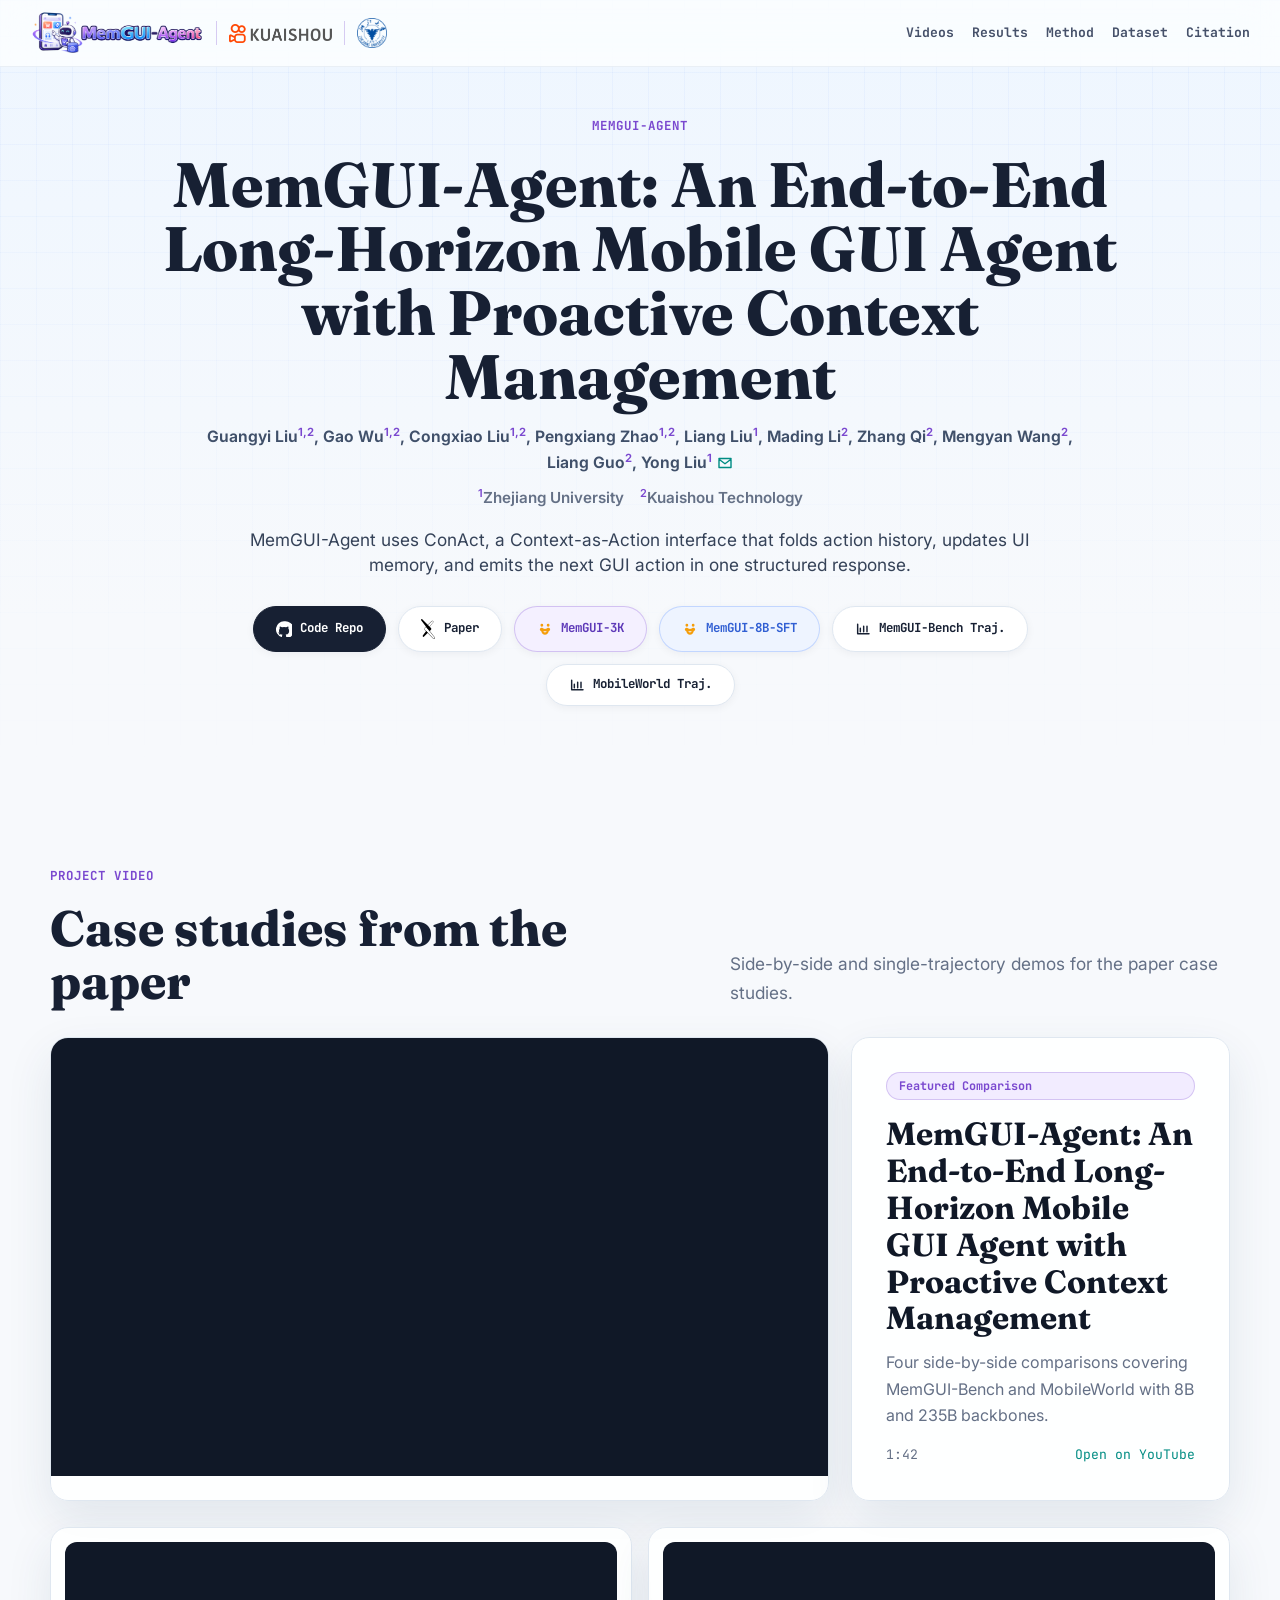
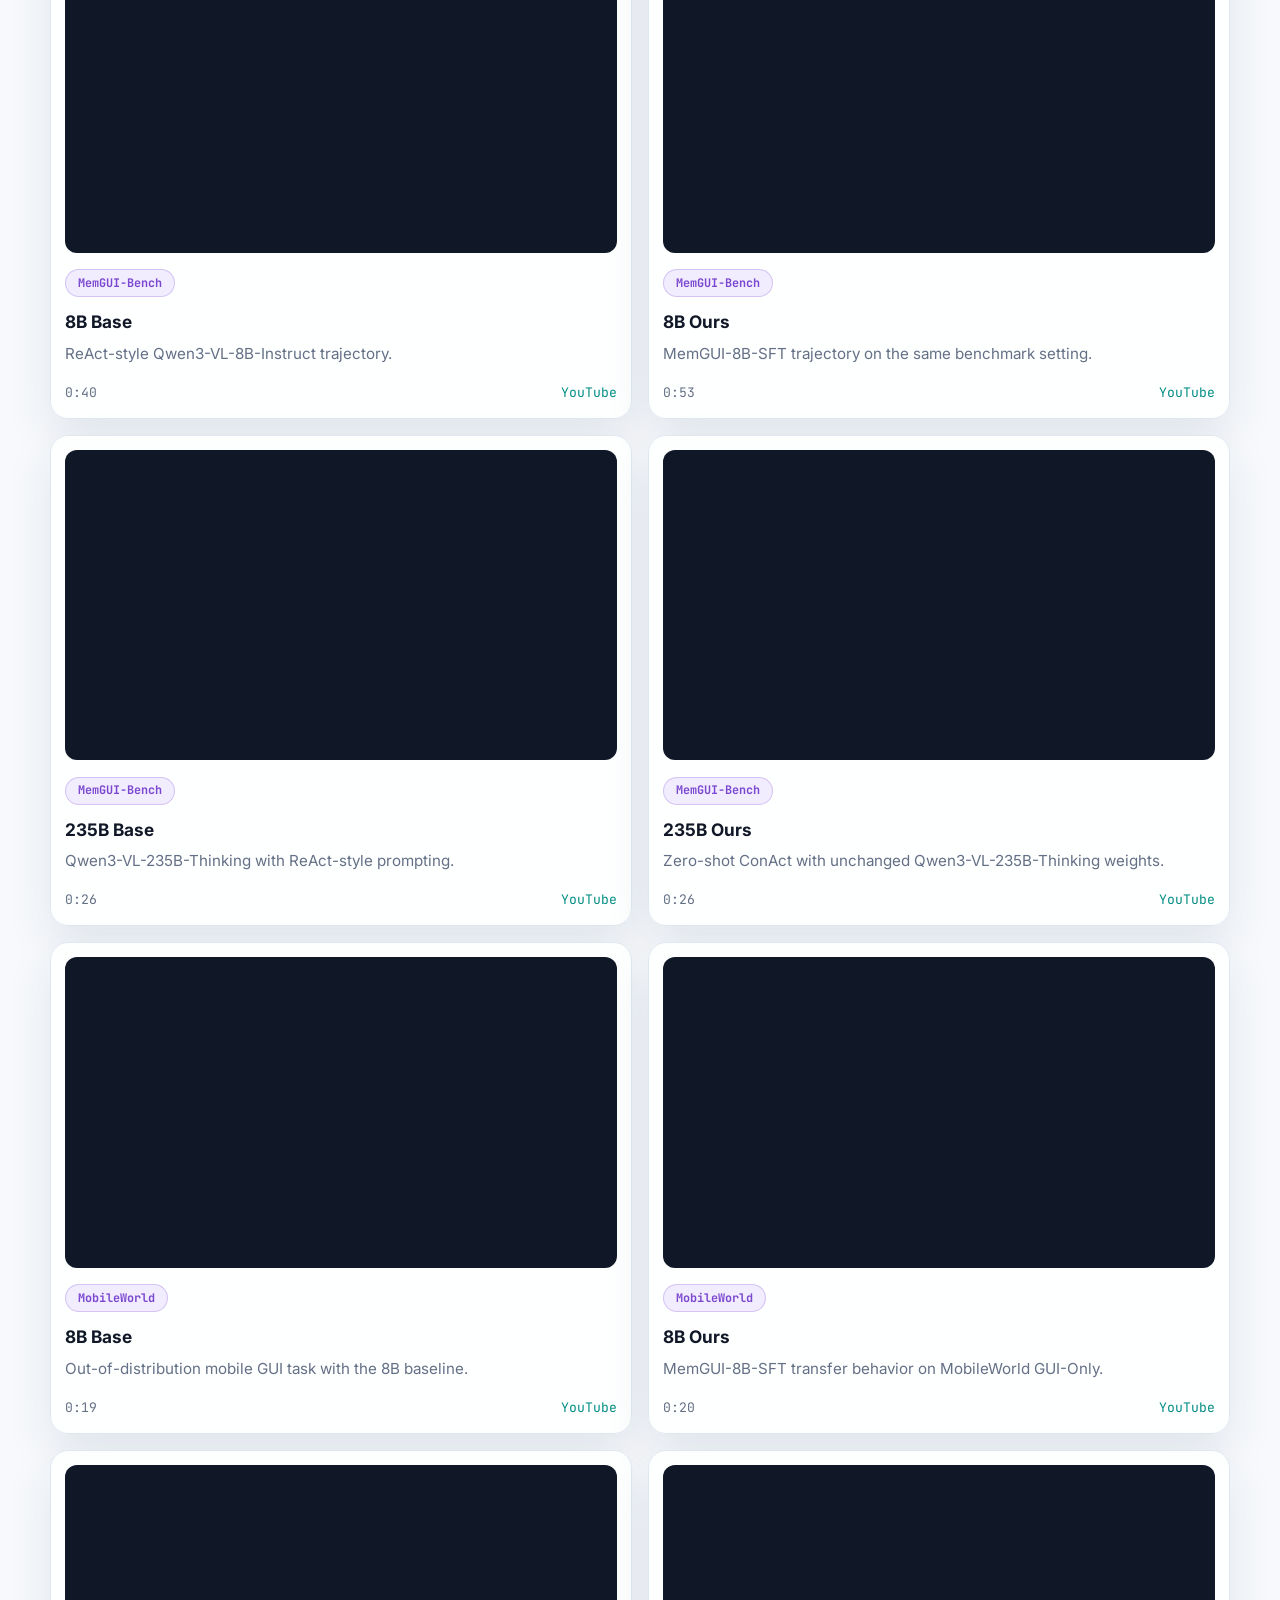
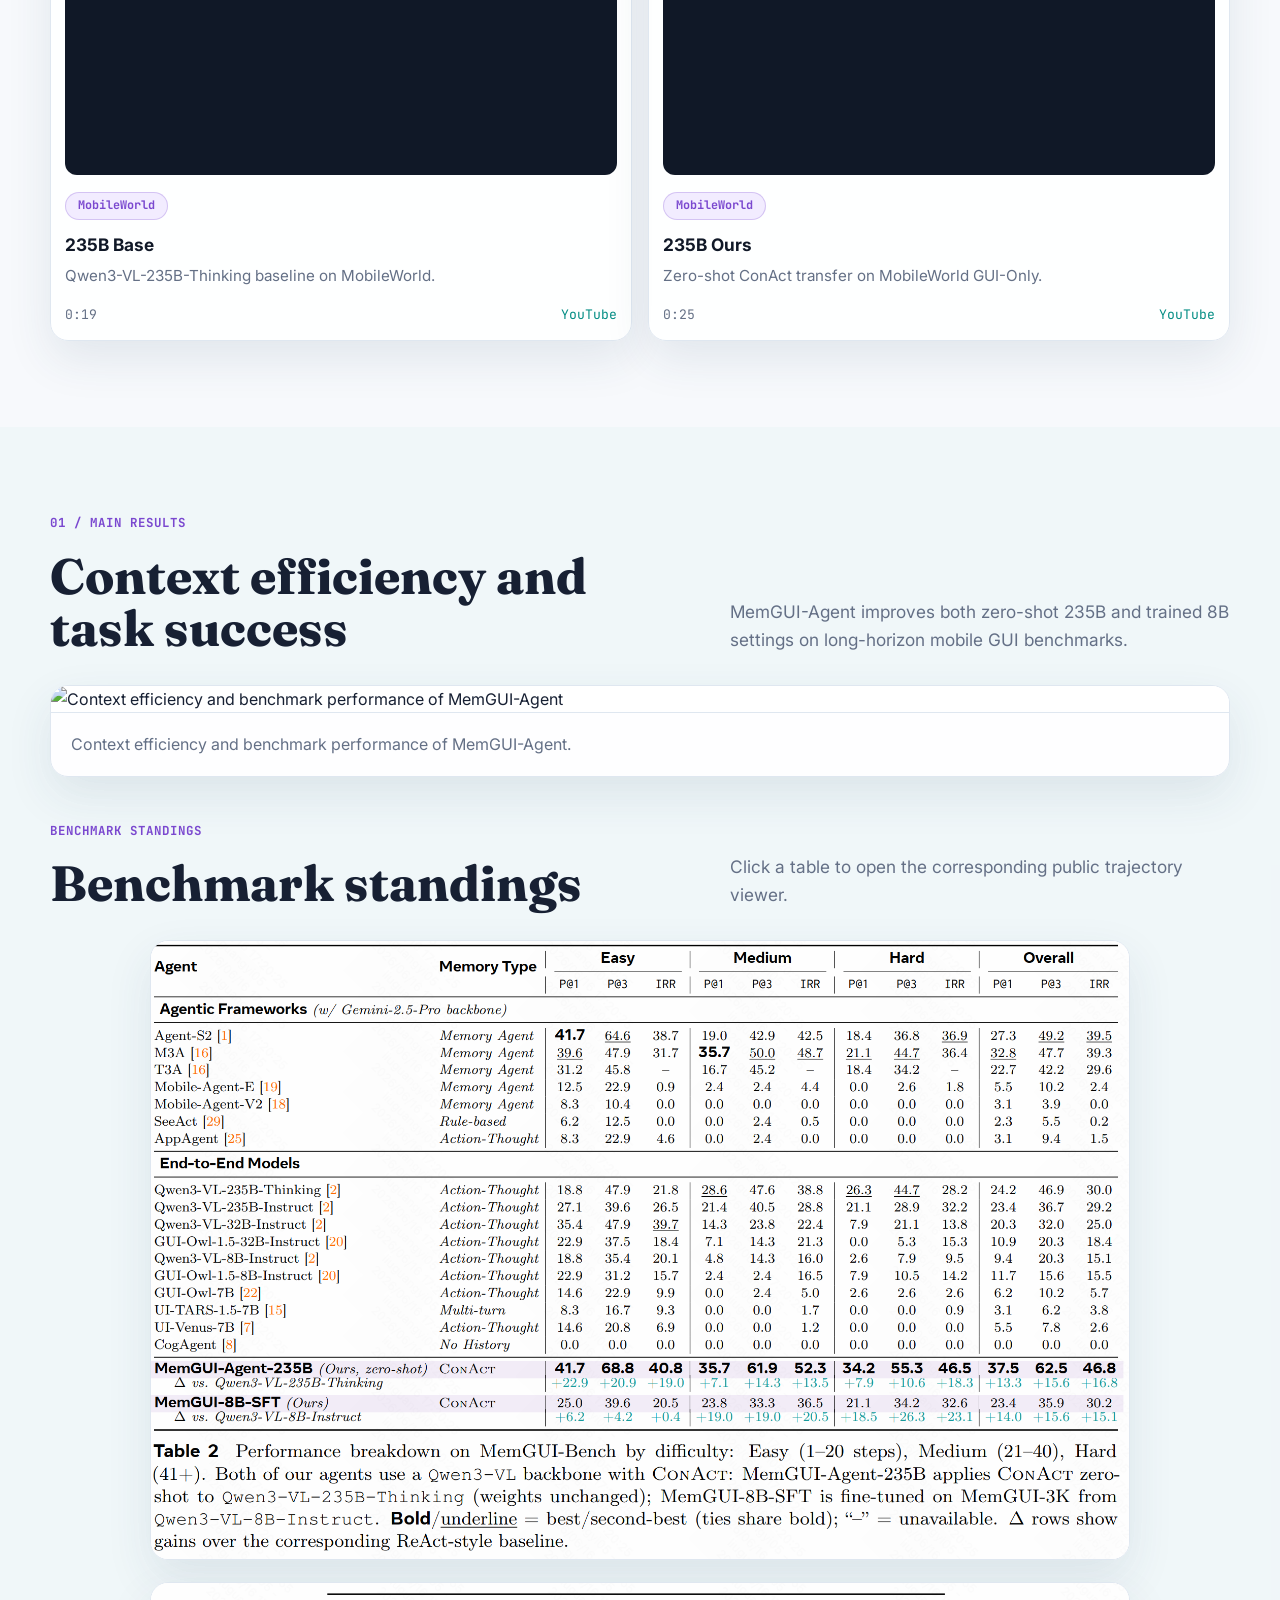
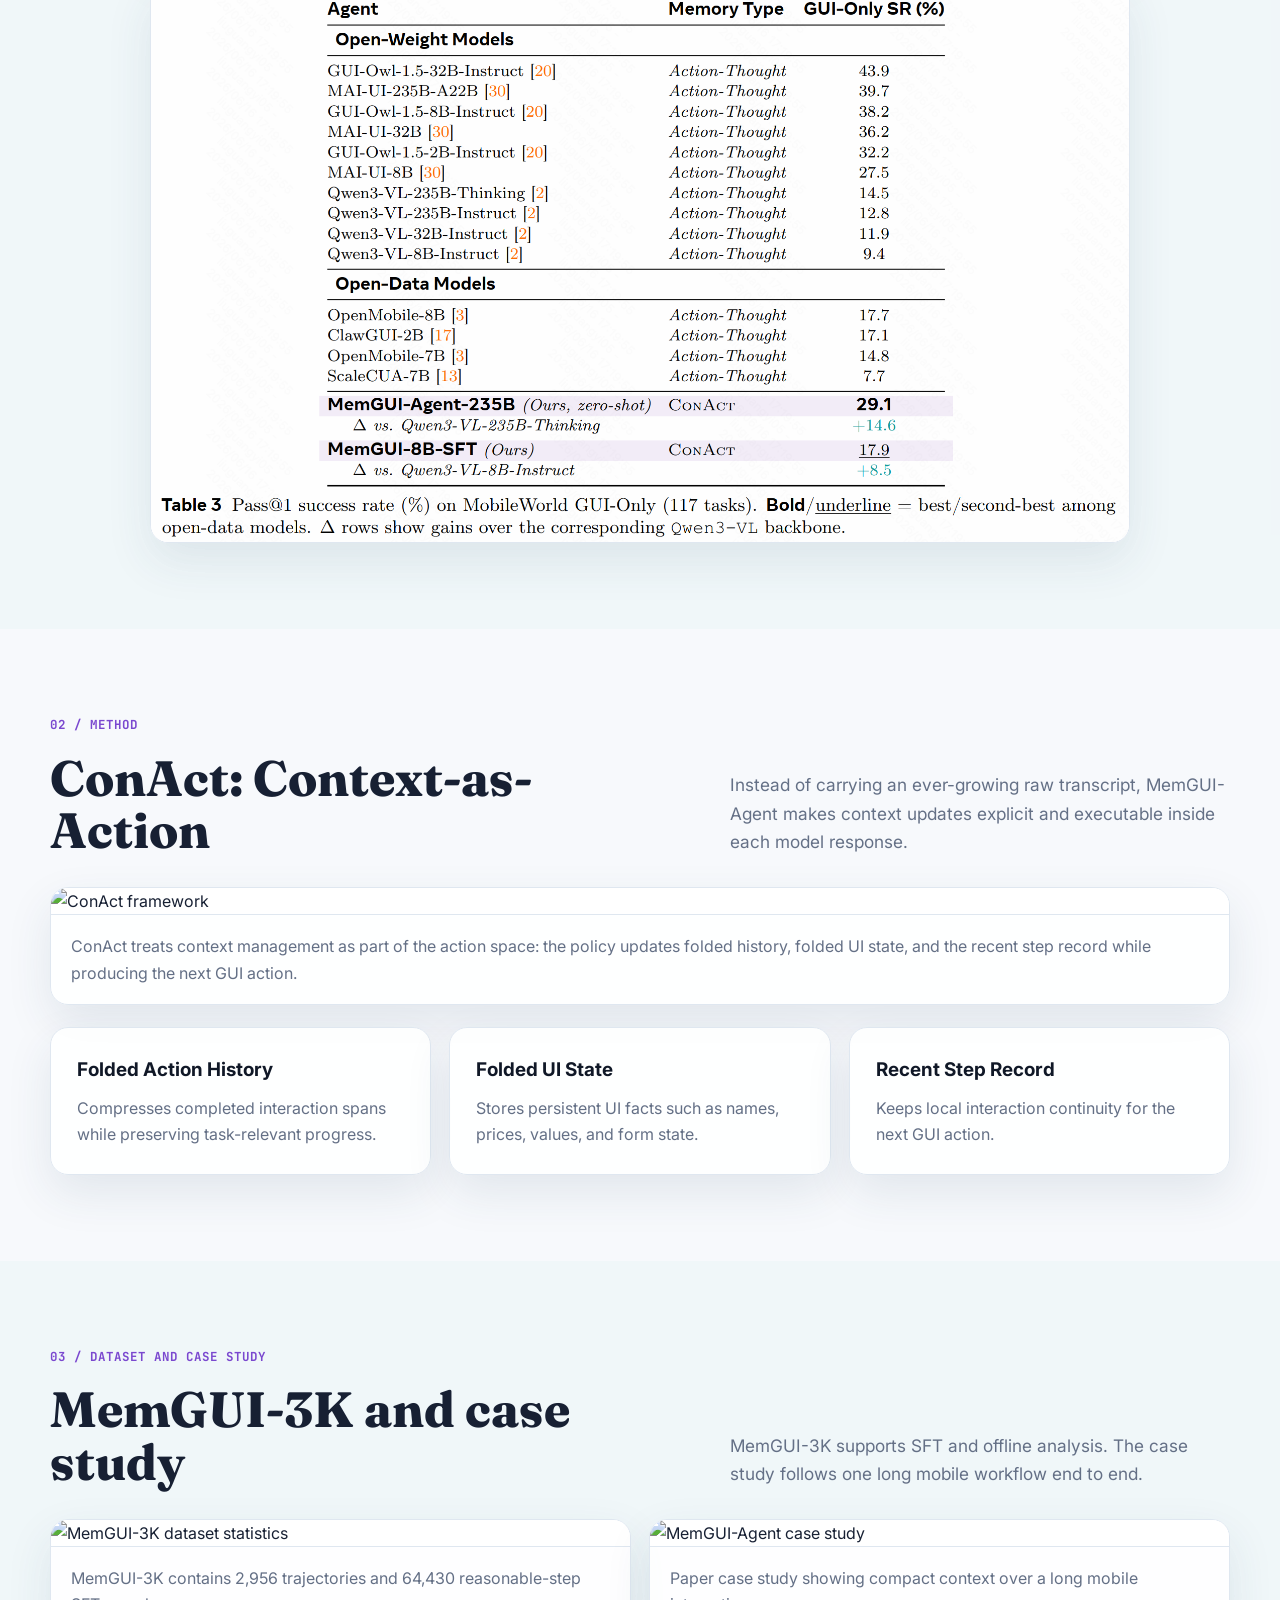
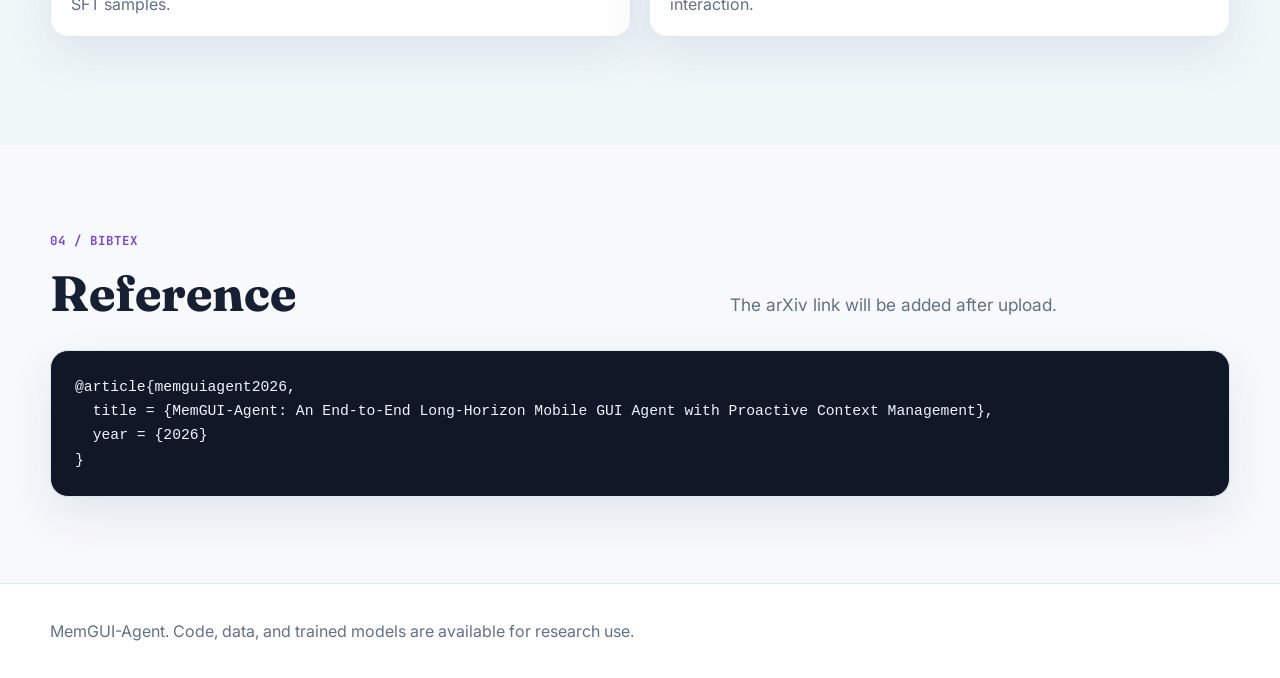
==== index.html @ 254463c9 "Align hero resource buttons with SkillOpt style" ====
<!DOCTYPE html>
<html lang="en">

<head>
  <meta charset="UTF-8">
  <meta name="viewport" content="width=device-width, initial-scale=1.0">
  <meta name="description"
    content="MemGUI-Agent is an end-to-end long-horizon mobile GUI agent with proactive context management through ConAct.">
  <title>MemGUI-Agent</title>
  <link rel="icon" href="images/logo/memgui-agent-wo-text.drawio-1.png">
  <link rel="stylesheet" href="css/agent.css">
</head>

<body>
  <svg class="icon-sprite" xmlns="http://www.w3.org/2000/svg" aria-hidden="true">
    <symbol id="icon-lightbulb" viewBox="0 0 24 24">
      <path d="M9 18h6M10 22h4M8.6 14.5a6 6 0 1 1 6.8 0c-.9.6-1.4 1.5-1.4 2.5h-4c0-1-.5-1.9-1.4-2.5Z" />
    </symbol>
    <symbol id="icon-method" viewBox="0 0 24 24">
      <path d="M4 5h6v6H4zM14 5h6v6h-6zM9 16h6v5H9zM10 8h4M17 11v3.5L15 18M7 11v3.5L9 18" />
    </symbol>
    <symbol id="icon-chart" viewBox="0 0 24 24">
      <path d="M4 19V5M4 19h17M8 16v-5M13 16V8M18 16v-8" />
    </symbol>
    <symbol id="icon-github" viewBox="0 0 24 24">
      <path d="M12 .5a12 12 0 0 0-3.8 23.4c.6.1.8-.2.8-.6v-2.1c-3.3.7-4-1.4-4-1.4-.5-1.3-1.3-1.7-1.3-1.7-1-.7.1-.7.1-.7 1.2.1 1.8 1.2 1.8 1.2 1 .1.6 2.6 1 3.2.8.5 2 .4 2.5.3.1-.8.4-1.3.7-1.6-2.6-.3-5.3-1.3-5.3-5.9 0-1.3.5-2.4 1.2-3.2-.1-.3-.5-1.6.1-3.2 0 0 1-.3 3.3 1.2a11.5 11.5 0 0 1 6 0c2.3-1.5 3.3-1.2 3.3-1.2.6 1.6.2 2.9.1 3.2.7.8 1.2 1.9 1.2 3.2 0 4.6-2.7 5.6-5.3 5.9.4.3.8 1 .8 2.1v3.1c0 .4.2.7.8.6A12 12 0 0 0 12 .5Z" />
    </symbol>
    <symbol id="icon-paper" viewBox="0 0 24 24">
      <path d="M6 3h8l4 4v14H6zM14 3v5h4M9 12h6M9 16h6" />
    </symbol>
    <symbol id="icon-video" viewBox="0 0 24 24">
      <path d="M4 7h11a3 3 0 0 1 3 3v4a3 3 0 0 1-3 3H4zM18 11l4-3v8l-4-3" />
    </symbol>
    <symbol id="icon-mail" viewBox="0 0 24 24">
      <path d="M4 6h16v12H4zM4 7l8 6 8-6" />
    </symbol>
    <symbol id="icon-hf" viewBox="0 0 24 24">
      <path d="M7.3 8.5a2.1 2.1 0 1 0 0-4.2 2.1 2.1 0 0 0 0 4.2ZM16.7 8.5a2.1 2.1 0 1 0 0-4.2 2.1 2.1 0 0 0 0 4.2ZM4.7 11.2c.8-1.2 2.4-1.6 3.6-.8l1.2.8c.7.5 1.6.7 2.5.7s1.8-.2 2.5-.7l1.2-.8c1.2-.8 2.8-.4 3.6.8.8 1.2.4 2.8-.8 3.6l-.9.6c-.4 3-2.8 5.1-5.6 5.1s-5.2-2.1-5.6-5.1l-.9-.6c-1.2-.8-1.6-2.4-.8-3.6ZM9.3 15.5c.5 1 1.5 1.6 2.7 1.6s2.2-.6 2.7-1.6H9.3Z" />
    </symbol>
  </svg>
  <nav class="site-nav">
    <div class="nav-inner">
      <div class="nav-brand-row" aria-label="MemGUI-Agent affiliations">
        <a class="brand" href="#">
          <img src="images/brand/memgui-agent-logo.png" alt="MemGUI-Agent">
        </a>
        <span class="nav-divider" aria-hidden="true"></span>
        <img class="nav-unit kuaishou" src="images/brand/kuaishou-logo.png" alt="Kuaishou">
        <span class="nav-divider" aria-hidden="true"></span>
        <img class="nav-unit zju" src="images/brand/zju-logo.png" alt="Zhejiang University">
      </div>
      <div class="nav-links nav-sections">
        <a href="#videos">Videos</a>
        <a href="#results">Results</a>
        <a href="#method">Method</a>
        <a href="#dataset">Dataset</a>
        <a href="#citation">Citation</a>
      </div>
    </div>
  </nav>

  <header class="hero">
    <div class="hero-inner">
      <div class="hero-content">
        <p class="eyebrow">MemGUI-Agent</p>
        <h1>MemGUI-Agent: An End-to-End Long-Horizon Mobile GUI Agent with Proactive Context Management</h1>
        <p class="hero-authors">
          Guangyi Liu<sup>1,2</sup>, Gao Wu<sup>1,2</sup>, Congxiao Liu<sup>1,2</sup>,
          Pengxiang Zhao<sup>1,2</sup>, Liang Liu<sup>1</sup>, Mading Li<sup>2</sup>,
          Zhang Qi<sup>2</sup>, Mengyan Wang<sup>2</sup>, Liang Guo<sup>2</sup>,
          Yong Liu<sup>1</sup><span class="mail-marker" title="Corresponding author" aria-label="Corresponding author">
            <svg><use href="#icon-mail"></use></svg>
          </span>
        </p>
        <p class="hero-affiliations-text">
          <sup>1</sup>Zhejiang University &nbsp;&nbsp; <sup>2</sup>Kuaishou Technology
        </p>
        <p class="hero-copy">
          MemGUI-Agent uses ConAct, a Context-as-Action interface that folds
          action history, updates UI memory, and emits the next GUI action in one
          structured response.
        </p>
      </div>
      <div class="hero-actions">
        <a class="button primary" href="https://github.com/lgy0404/MemGUI-Agent" target="_blank" rel="noopener">
          <svg class="button-icon fill-icon"><use href="#icon-github"></use></svg>
          Code Repo
        </a>
        <a class="button secondary" href="#citation" aria-label="Paper citation">
          <img class="button-icon arxiv-icon" src="images/icons/arxiv-logomark-small.svg" alt="" aria-hidden="true">
          Paper
        </a>
        <a class="button accent" href="https://huggingface.co/datasets/lgy0404/MemGUI-3K" target="_blank" rel="noopener">
          <svg class="button-icon fill-icon hf-icon"><use href="#icon-hf"></use></svg>
          MemGUI-3K
        </a>
        <a class="button accent soft" href="https://huggingface.co/lgy0404/MemGUI-8B-SFT" target="_blank" rel="noopener">
          <svg class="button-icon fill-icon hf-icon"><use href="#icon-hf"></use></svg>
          MemGUI-8B-SFT
        </a>
        <a class="button secondary" href="https://lgy0404.github.io/MemGUI-Bench/" target="_blank" rel="noopener">
          <svg class="button-icon"><use href="#icon-chart"></use></svg>
          MemGUI-Bench Traj.
        </a>
        <a class="button secondary" href="https://tongyi-mai.github.io/MobileWorld/" target="_blank" rel="noopener">
          <svg class="button-icon"><use href="#icon-chart"></use></svg>
          MobileWorld Traj.
        </a>
      </div>
    </div>
  </header>

  <main>
    <section id="videos" class="section">
      <div class="wrap">
        <div class="section-head">
          <div>
            <p class="section-kicker">Project Video</p>
            <h2>Case studies from the paper</h2>
          </div>
          <p class="lead">
            Side-by-side and single-trajectory demos for the paper case studies.
          </p>
        </div>

        <div class="video-feature">
          <div class="feature-player">
            <div class="video-frame">
              <iframe src="https://www.youtube.com/embed/qvEYNI-myFw"
                title="MemGUI-Agent overview video" allowfullscreen loading="eager"
                allow="accelerometer; autoplay; clipboard-write; encrypted-media; gyroscope; picture-in-picture; web-share"></iframe>
            </div>
          </div>
          <div class="feature-copy">
            <span class="tag">Featured Comparison</span>
            <h3>MemGUI-Agent: An End-to-End Long-Horizon Mobile GUI Agent with Proactive Context Management</h3>
            <p>Four side-by-side comparisons covering MemGUI-Bench and MobileWorld with 8B and 235B backbones.</p>
            <div class="video-meta">
              <span>1:42</span>
              <a href="https://www.youtube.com/watch?v=qvEYNI-myFw">Open on YouTube</a>
            </div>
          </div>
        </div>

        <div class="video-library">
          <article class="video-card">
            <div class="video-frame">
              <iframe src="https://www.youtube.com/embed/ZIdyhycEzKs" title="MemGUI-Bench 8B Base"
                allowfullscreen loading="lazy"
                allow="accelerometer; autoplay; clipboard-write; encrypted-media; gyroscope; picture-in-picture; web-share"></iframe>
            </div>
            <div>
              <span class="tag">MemGUI-Bench</span>
              <h3>8B Base</h3>
              <p>ReAct-style Qwen3-VL-8B-Instruct trajectory.</p>
              <div class="video-meta"><span>0:40</span><a href="https://www.youtube.com/watch?v=ZIdyhycEzKs">YouTube</a></div>
            </div>
          </article>

          <article class="video-card">
            <div class="video-frame">
              <iframe src="https://www.youtube.com/embed/UiDCefR7MLw" title="MemGUI-Bench 8B Ours"
                allowfullscreen loading="lazy"
                allow="accelerometer; autoplay; clipboard-write; encrypted-media; gyroscope; picture-in-picture; web-share"></iframe>
            </div>
            <div>
              <span class="tag">MemGUI-Bench</span>
              <h3>8B Ours</h3>
              <p>MemGUI-8B-SFT trajectory on the same benchmark setting.</p>
              <div class="video-meta"><span>0:53</span><a href="https://www.youtube.com/watch?v=UiDCefR7MLw">YouTube</a></div>
            </div>
          </article>

          <article class="video-card">
            <div class="video-frame">
              <iframe src="https://www.youtube.com/embed/vCmgjXkH6Zo" title="MemGUI-Bench 235B Base"
                allowfullscreen loading="lazy"
                allow="accelerometer; autoplay; clipboard-write; encrypted-media; gyroscope; picture-in-picture; web-share"></iframe>
            </div>
            <div>
              <span class="tag">MemGUI-Bench</span>
              <h3>235B Base</h3>
              <p>Qwen3-VL-235B-Thinking with ReAct-style prompting.</p>
              <div class="video-meta"><span>0:26</span><a href="https://www.youtube.com/watch?v=vCmgjXkH6Zo">YouTube</a></div>
            </div>
          </article>

          <article class="video-card">
            <div class="video-frame">
              <iframe src="https://www.youtube.com/embed/T7IutWSAOYw" title="MemGUI-Bench 235B Ours"
                allowfullscreen loading="lazy"
                allow="accelerometer; autoplay; clipboard-write; encrypted-media; gyroscope; picture-in-picture; web-share"></iframe>
            </div>
            <div>
              <span class="tag">MemGUI-Bench</span>
              <h3>235B Ours</h3>
              <p>Zero-shot ConAct with unchanged Qwen3-VL-235B-Thinking weights.</p>
              <div class="video-meta"><span>0:26</span><a href="https://www.youtube.com/watch?v=T7IutWSAOYw">YouTube</a></div>
            </div>
          </article>

          <article class="video-card">
            <div class="video-frame">
              <iframe src="https://www.youtube.com/embed/7TyYGsyRgiY" title="MobileWorld 8B Base"
                allowfullscreen loading="lazy"
                allow="accelerometer; autoplay; clipboard-write; encrypted-media; gyroscope; picture-in-picture; web-share"></iframe>
            </div>
            <div>
              <span class="tag">MobileWorld</span>
              <h3>8B Base</h3>
              <p>Out-of-distribution mobile GUI task with the 8B baseline.</p>
              <div class="video-meta"><span>0:19</span><a href="https://www.youtube.com/watch?v=7TyYGsyRgiY">YouTube</a></div>
            </div>
          </article>

          <article class="video-card">
            <div class="video-frame">
              <iframe src="https://www.youtube.com/embed/IrzRkwLL-1Q" title="MobileWorld 8B Ours"
                allowfullscreen loading="lazy"
                allow="accelerometer; autoplay; clipboard-write; encrypted-media; gyroscope; picture-in-picture; web-share"></iframe>
            </div>
            <div>
              <span class="tag">MobileWorld</span>
              <h3>8B Ours</h3>
              <p>MemGUI-8B-SFT transfer behavior on MobileWorld GUI-Only.</p>
              <div class="video-meta"><span>0:20</span><a href="https://www.youtube.com/watch?v=IrzRkwLL-1Q">YouTube</a></div>
            </div>
          </article>

          <article class="video-card">
            <div class="video-frame">
              <iframe src="https://www.youtube.com/embed/vULAmIJZilc" title="MobileWorld 235B Base"
                allowfullscreen loading="lazy"
                allow="accelerometer; autoplay; clipboard-write; encrypted-media; gyroscope; picture-in-picture; web-share"></iframe>
            </div>
            <div>
              <span class="tag">MobileWorld</span>
              <h3>235B Base</h3>
              <p>Qwen3-VL-235B-Thinking baseline on MobileWorld.</p>
              <div class="video-meta"><span>0:19</span><a href="https://www.youtube.com/watch?v=vULAmIJZilc">YouTube</a></div>
            </div>
          </article>

          <article class="video-card">
            <div class="video-frame">
              <iframe src="https://www.youtube.com/embed/fmGleUUex4Q" title="MobileWorld 235B Ours"
                allowfullscreen loading="lazy"
                allow="accelerometer; autoplay; clipboard-write; encrypted-media; gyroscope; picture-in-picture; web-share"></iframe>
            </div>
            <div>
              <span class="tag">MobileWorld</span>
              <h3>235B Ours</h3>
              <p>Zero-shot ConAct transfer on MobileWorld GUI-Only.</p>
              <div class="video-meta"><span>0:25</span><a href="https://www.youtube.com/watch?v=fmGleUUex4Q">YouTube</a></div>
            </div>
          </article>
        </div>
      </div>
    </section>

    <section id="results" class="section alt">
      <div class="wrap">
        <div class="section-head">
          <div>
            <p class="section-kicker">01 / Main Results</p>
            <h2>Context efficiency and task success</h2>
          </div>
          <p class="lead">
            MemGUI-Agent improves both zero-shot 235B and trained 8B settings on
            long-horizon mobile GUI benchmarks.
          </p>
        </div>

        <div class="result-panel">
          <img class="result-image" src="images/results/main-performance.png" loading="lazy"
            alt="Context efficiency and benchmark performance of MemGUI-Agent">
          <div class="result-caption">
            Context efficiency and benchmark performance of MemGUI-Agent.
          </div>
        </div>

        <div class="section-head" style="margin-top: 44px;">
          <div>
            <p class="section-kicker">Benchmark Standings</p>
            <h2>Benchmark standings</h2>
          </div>
          <p class="lead">
            Click a table to open the corresponding public trajectory viewer.
          </p>
        </div>
        <div class="leaderboard-stack">
          <a class="result-panel leaderboard-panel memgui" href="https://lgy0404.github.io/MemGUI-Bench/">
            <img class="result-image" src="images/results/memgui-bench-w-caption.png" alt="MemGUI-Bench leaderboard with caption" loading="lazy">
          </a>
          <a class="result-panel leaderboard-panel mobileworld" href="https://tongyi-mai.github.io/MobileWorld/">
            <img class="result-image" src="images/results/mobileworld-w-caption.png" alt="MobileWorld leaderboard with caption" loading="lazy">
          </a>
        </div>
      </div>
    </section>

    <section id="method" class="section">
      <div class="wrap">
        <div class="section-head">
          <div>
            <p class="section-kicker">02 / Method</p>
            <h2>ConAct: Context-as-Action</h2>
          </div>
          <p class="lead">
            Instead of carrying an ever-growing raw transcript, MemGUI-Agent makes
            context updates explicit and executable inside each model response.
          </p>
        </div>

        <div class="paper-figure">
          <img src="images/paper/conact-framework.png" alt="ConAct framework" loading="lazy">
          <div class="figure-caption">
            ConAct treats context management as part of the action space: the
            policy updates folded history, folded UI state, and the recent step
            record while producing the next GUI action.
          </div>
        </div>

        <div class="grid three">
          <div class="card">
            <div class="card-body">
              <h3>Folded Action History</h3>
              <p>Compresses completed interaction spans while preserving task-relevant progress.</p>
            </div>
          </div>
          <div class="card">
            <div class="card-body">
              <h3>Folded UI State</h3>
              <p>Stores persistent UI facts such as names, prices, values, and form state.</p>
            </div>
          </div>
          <div class="card">
            <div class="card-body">
              <h3>Recent Step Record</h3>
              <p>Keeps local interaction continuity for the next GUI action.</p>
            </div>
          </div>
        </div>
      </div>
    </section>

    <section id="dataset" class="section alt">
      <div class="wrap">
        <div class="section-head">
          <div>
            <p class="section-kicker">03 / Dataset and Case Study</p>
            <h2>MemGUI-3K and case study</h2>
          </div>
          <p class="lead">
            MemGUI-3K supports SFT and offline analysis. The case study follows
            one long mobile workflow end to end.
          </p>
        </div>

        <div class="grid two figure-grid">
          <div class="paper-figure">
            <img src="images/paper/dataset-statistics.png" alt="MemGUI-3K dataset statistics" loading="lazy">
            <div class="figure-caption">
              MemGUI-3K contains 2,956 trajectories and 64,430 reasonable-step SFT samples.
            </div>
          </div>
          <div class="paper-figure">
            <img src="images/paper/case-study-good.png" alt="MemGUI-Agent case study" loading="lazy">
            <div class="figure-caption">
              Paper case study showing compact context over a long mobile interaction.
            </div>
          </div>
        </div>
      </div>
    </section>

    <section id="citation" class="section">
      <div class="wrap">
        <div class="section-head">
          <div>
            <p class="section-kicker">04 / BibTeX</p>
            <h2>Reference</h2>
          </div>
          <p class="lead">The arXiv link will be added after upload.</p>
        </div>
        <pre class="citation"><code>@article{memguiagent2026,
  title = {MemGUI-Agent: An End-to-End Long-Horizon Mobile GUI Agent with Proactive Context Management},
  year = {2026}
}</code></pre>
      </div>
    </section>
  </main>

  <footer>
    <div class="wrap">
      MemGUI-Agent. Code, data, and trained models are available for research use.
    </div>
  </footer>
</body>

</html>
---- css/agent.css ----
@import url("https://fonts.googleapis.com/css2?family=Fraunces:opsz,wght,SOFT@9..144,600..800,0..100&family=Inter:wght@400;500;600;700;800&family=JetBrains+Mono:wght@500;600;700&display=swap");

:root {
  --paper: #f7f9fc;
  --paper-2: #f0f5f8;
  --surface: #ffffff;
  --ink: #172033;
  --muted: #647086;
  --quiet: #8d9aad;
  --line: #dfe7f0;
  --line-strong: #c7d7e6;
  --blue: #246bfe;
  --teal: #008c83;
  --violet: #7a48cf;
  --rose: #d64d82;
  --gold: #c7831b;
  --shadow: 0 18px 46px rgba(42, 65, 100, 0.10);
  --radius: 18px;
  --mono: "JetBrains Mono", "SFMono-Regular", Consolas, monospace;
  --display: "Fraunces", Georgia, serif;
  --sans: "Inter", ui-sans-serif, system-ui, -apple-system, BlinkMacSystemFont, "Segoe UI", sans-serif;
}

* {
  box-sizing: border-box;
}

html {
  scroll-behavior: smooth;
}

body {
  margin: 0;
  background:
    linear-gradient(180deg, #eef6ff 0, var(--paper) 620px),
    var(--paper);
  color: var(--ink);
  font-family: var(--sans);
  line-height: 1.65;
  letter-spacing: 0;
}

body::before {
  content: "";
  position: fixed;
  inset: 0;
  z-index: -1;
  background-image:
    linear-gradient(rgba(36, 107, 254, 0.045) 1px, transparent 1px),
    linear-gradient(90deg, rgba(36, 107, 254, 0.045) 1px, transparent 1px);
  background-size: 36px 36px;
  mask-image: linear-gradient(180deg, #000 0, transparent 780px);
  pointer-events: none;
}

a {
  color: var(--teal);
  text-decoration: none;
}

a:hover {
  text-decoration: underline;
  text-underline-offset: 4px;
}

img {
  max-width: 100%;
}

.icon-sprite {
  display: none;
}

.site-nav {
  position: fixed;
  top: 0;
  left: 0;
  right: 0;
  z-index: 30;
  border-bottom: 1px solid rgba(223, 231, 240, 0.66);
  background: rgba(255, 255, 255, 0.72);
  backdrop-filter: blur(18px) saturate(160%);
}

.nav-inner {
  width: min(1220px, calc(100% - 40px));
  min-height: 66px;
  margin: 0 auto;
  display: flex;
  align-items: center;
  justify-content: space-between;
  gap: 18px;
}

.nav-brand-row {
  display: inline-flex;
  align-items: center;
  min-width: 0;
  gap: 12px;
}

.brand {
  display: inline-flex;
  align-items: center;
  color: var(--ink);
  font-family: var(--display);
  font-size: 1.35rem;
  font-weight: 760;
  line-height: 1;
}

.brand img {
  width: 174px;
  height: auto;
  max-height: 46px;
  object-fit: contain;
}

.brand:hover {
  text-decoration: none;
}

.nav-divider {
  width: 1px;
  height: 24px;
  flex: 0 0 auto;
  background: rgba(122, 72, 207, 0.28);
}

.nav-unit {
  display: block;
  width: auto;
  object-fit: contain;
}

.nav-unit.kuaishou {
  height: 19px;
}

.nav-unit.zju {
  height: 30px;
}

.nav-links {
  display: flex;
  flex-wrap: wrap;
  justify-content: flex-end;
  gap: 18px;
  font-family: var(--mono);
  font-size: 0.82rem;
  font-weight: 700;
}

.nav-links a {
  color: #46516a;
}

.nav-links a:hover {
  color: var(--violet);
  text-decoration-color: rgba(122, 72, 207, 0.42);
}

.hero {
  min-height: 78vh;
  display: flex;
  align-items: center;
  padding: 116px 0 74px;
}

.hero-inner {
  width: min(1040px, calc(100% - 40px));
  margin: 0 auto;
  text-align: center;
}

.hero-content {
  margin: 0 auto;
}

.eyebrow,
.section-kicker {
  margin: 0 0 16px;
  color: var(--violet);
  font-family: var(--mono);
  font-size: 0.78rem;
  font-weight: 700;
  letter-spacing: 0.08em;
  text-transform: uppercase;
}

h1 {
  max-width: 980px;
  margin: 0 auto;
  color: var(--ink);
  font-family: var(--display);
  font-size: 3.92rem;
  font-weight: 760;
  line-height: 1.02;
  letter-spacing: 0;
}

.hero-copy {
  max-width: 780px;
  margin: 16px auto 0;
  color: #354258;
  font-size: 1.08rem;
  line-height: 1.48;
}

.hero-authors {
  max-width: 880px;
  margin: 16px auto 0;
  color: #40506a;
  font-size: 0.98rem;
  font-weight: 650;
  line-height: 1.58;
}

.hero-authors sup,
.hero-affiliations-text sup {
  color: var(--violet);
  font-size: 0.72em;
}

.hero-affiliations-text {
  margin: 8px auto 0;
  color: var(--muted);
  font-size: 0.95rem;
  font-weight: 600;
}

.mail-marker {
  display: inline-flex;
  width: 18px;
  height: 18px;
  margin-left: 4px;
  color: var(--teal);
  vertical-align: -3px;
}

.mail-marker svg {
  width: 100%;
  height: 100%;
  fill: none;
  stroke: currentColor;
  stroke-width: 1.9;
  stroke-linecap: round;
  stroke-linejoin: round;
}

.hero-actions {
  display: flex;
  flex-wrap: wrap;
  justify-content: center;
  gap: 12px;
  margin: 28px auto 0;
  max-width: 880px;
}

.affiliations {
  display: inline-flex;
  align-items: center;
  gap: 16px;
  margin-top: 28px;
  padding: 11px 18px;
  border: 1px solid rgba(199, 215, 230, 0.74);
  border-radius: 999px;
  background: rgba(255, 255, 255, 0.64);
  box-shadow: 0 8px 20px rgba(42, 65, 100, 0.06);
}

.affiliations span {
  color: var(--quiet);
  font-family: var(--mono);
  font-size: 0.72rem;
  font-weight: 700;
  letter-spacing: 0.08em;
  text-transform: uppercase;
}

.affiliation-item {
  display: inline-flex;
  align-items: center;
  gap: 8px;
  color: #4d5d74 !important;
  font-family: var(--sans) !important;
  font-size: 0.94rem !important;
  font-weight: 750 !important;
  letter-spacing: 0 !important;
  text-transform: none !important;
}

.affiliations img {
  display: block;
  width: auto;
  height: 28px;
  object-fit: contain;
}

.affiliations img[alt="Kuaishou"] {
  height: 24px;
}

.button {
  display: inline-flex;
  align-items: center;
  justify-content: center;
  gap: 8px;
  min-height: 42px;
  padding: 12px 22px;
  border: 1px solid currentColor;
  border-radius: 999px;
  background: rgba(255, 255, 255, 0.78);
  color: var(--ink);
  box-shadow: 0 2px 8px rgba(15, 23, 42, 0.05);
  font-family: var(--mono);
  font-size: 0.78rem;
  font-weight: 700;
  line-height: 1;
  transition: transform 180ms ease, background 180ms ease, color 180ms ease, box-shadow 180ms ease;
}

.button-icon {
  width: 16px;
  height: 16px;
  flex: 0 0 auto;
  fill: none;
  stroke: currentColor;
  stroke-width: 2.2;
  stroke-linecap: round;
  stroke-linejoin: round;
}

.button-icon.fill-icon {
  fill: currentColor;
  stroke: none;
}

.button-icon.arxiv-icon {
  width: 15px;
  height: 20px;
  object-fit: contain;
}

.hf-icon {
  color: #f59e0b;
}

.button.primary {
  border-color: var(--ink);
  background: var(--ink);
  color: #ffffff;
}

.button.secondary {
  border-color: var(--line);
  background: #ffffff;
  color: var(--ink);
}

.button.accent {
  border-color: rgba(122, 72, 207, 0.28);
  background: #f4f0ff;
  color: #5d39b8;
}

.button.accent.soft {
  border-color: rgba(36, 107, 254, 0.22);
  background: #eef4ff;
  color: #315fd3;
}

.button:hover {
  text-decoration: none;
  transform: translateY(-2px);
  box-shadow: 0 12px 24px rgba(122, 72, 207, 0.16);
}

.section {
  padding: 86px 0;
}

.section.alt {
  background: rgba(238, 246, 249, 0.72);
}

.wrap {
  width: min(1180px, calc(100% - 40px));
  margin: 0 auto;
}

.section-head {
  display: grid;
  grid-template-columns: minmax(0, 0.9fr) minmax(320px, 0.72fr);
  gap: 56px;
  align-items: end;
  margin-bottom: 30px;
}

h2 {
  margin: 0;
  color: var(--ink);
  font-family: var(--display);
  font-size: 3.1rem;
  font-weight: 760;
  line-height: 1.06;
  letter-spacing: 0;
}

.lead {
  max-width: 760px;
  margin: 0;
  color: var(--muted);
  font-size: 1.08rem;
}

.grid {
  display: grid;
  gap: 18px;
}

.grid.three {
  grid-template-columns: repeat(3, 1fr);
}

.grid.two {
  grid-template-columns: repeat(2, 1fr);
}

.card,
.feature-player,
.feature-copy,
.video-card,
.result-panel,
.paper-figure,
.table-wrap,
.resource,
.citation {
  border: 1px solid var(--line);
  border-radius: var(--radius);
  background: rgba(255, 255, 255, 0.88);
  box-shadow: var(--shadow);
}

.card {
  overflow: hidden;
}

.card-body {
  padding: 26px;
}

.card h3 {
  margin: 0 0 10px;
  color: #101827;
  font-size: 1.18rem;
}

.card p {
  margin: 0;
  color: var(--muted);
}

.video-feature {
  display: grid;
  grid-template-columns: minmax(0, 1.48fr) minmax(320px, 0.72fr);
  gap: 22px;
  align-items: stretch;
  margin-bottom: 26px;
}

.feature-player,
.feature-copy {
  overflow: hidden;
}

.feature-copy {
  display: flex;
  flex-direction: column;
  justify-content: center;
  padding: 34px;
}

.feature-copy h3 {
  margin: 16px 0 12px;
  color: #101827;
  font-family: var(--display);
  font-size: 2rem;
  line-height: 1.15;
}

.feature-copy p {
  margin: 0;
  color: var(--muted);
}

.video-frame {
  position: relative;
  aspect-ratio: 16 / 9;
  background: #101827;
  overflow: hidden;
}

.video-frame iframe {
  position: absolute;
  inset: 0;
  width: 100%;
  height: 100%;
  border: 0;
}

.video-meta {
  display: flex;
  align-items: center;
  justify-content: space-between;
  gap: 16px;
  margin-top: 16px;
  color: var(--muted);
  font-family: var(--mono);
  font-size: 0.82rem;
}

.video-library {
  display: grid;
  grid-template-columns: repeat(2, minmax(0, 1fr));
  gap: 16px;
}

.video-card {
  display: flex;
  flex-direction: column;
  gap: 15px;
  padding: 14px;
}

.video-card > .video-frame {
  border-radius: 12px;
}

.video-card h3 {
  margin: 11px 0 4px;
  color: #101827;
  font-size: 1.08rem;
}

.video-card p {
  margin: 0;
  color: var(--muted);
  font-size: 0.95rem;
}

.tag {
  display: inline-flex;
  align-items: center;
  min-height: 28px;
  padding: 0 12px;
  border: 1px solid rgba(122, 72, 207, 0.25);
  border-radius: 999px;
  background: #f2ecff;
  color: var(--violet);
  font-family: var(--mono);
  font-size: 0.74rem;
  font-weight: 700;
}

.result-image {
  width: 100%;
  display: block;
  background: #fff;
}

.result-panel,
.paper-figure {
  overflow: hidden;
}

.leaderboard-stack {
  display: grid;
  gap: 22px;
}

.leaderboard-panel {
  display: block;
  width: 100%;
  margin: 0 auto;
}

.leaderboard-panel:hover {
  text-decoration: none;
}

.leaderboard-panel.memgui,
.leaderboard-panel.mobileworld {
  max-width: 980px;
}

.result-caption,
.figure-caption {
  padding: 18px 20px;
  border-top: 1px solid var(--line);
  color: var(--muted);
}

.paper-figure {
  margin-bottom: 22px;
}

.paper-figure img {
  display: block;
  width: 100%;
  background: #fff;
}

.figure-grid {
  align-items: start;
}

.table-wrap {
  overflow-x: auto;
}

table {
  width: 100%;
  border-collapse: collapse;
  min-width: 720px;
}

th,
td {
  padding: 15px 16px;
  border-bottom: 1px solid var(--line);
  text-align: left;
}

th {
  color: var(--quiet);
  font-family: var(--mono);
  font-size: 0.74rem;
  text-transform: uppercase;
  letter-spacing: 0.06em;
}

td strong {
  color: var(--teal);
}

tr:last-child td {
  border-bottom: 0;
}

.resource-list {
  display: flex;
  flex-wrap: wrap;
  gap: 16px;
}

.resource {
  display: inline-flex;
  flex: 1 1 220px;
  align-items: center;
  justify-content: center;
  min-height: 72px;
  max-width: 310px;
  padding: 0 28px;
  border-radius: 999px;
  gap: 12px;
  text-align: center;
}

.resource.resource-primary {
  border-color: #101827;
  background: #101827;
  color: #ffffff;
}

.resource b {
  display: inline;
  margin-bottom: 0;
  color: inherit;
  font-family: var(--mono);
  font-size: 0.95rem;
}

.resource span {
  color: inherit;
  font-size: 0.88rem;
  opacity: 0.72;
}

.citation {
  margin: 0;
  padding: 24px;
  overflow-x: auto;
  background: #101827;
  color: #edf6ff;
  font-size: 0.92rem;
}

footer {
  padding: 34px 0;
  border-top: 1px solid var(--line);
  color: var(--muted);
  background: rgba(255, 255, 255, 0.86);
}

@media (max-width: 980px) {
  .nav-inner,
  .hero-inner,
  .section-head,
  .video-feature {
    display: block;
  }

  .nav-inner {
    padding: 14px 0;
  }

  .nav-brand-row {
    width: 100%;
    flex-wrap: wrap;
  }

  .nav-links {
    justify-content: flex-start;
    margin-top: 12px;
  }

  .hero {
    padding-top: 128px;
  }

  .feature-copy {
    margin-top: 18px;
  }

  .grid.three,
  .grid.two,
  .video-library,
  .resource-list {
    grid-template-columns: 1fr;
  }
}

@media (max-width: 620px) {
  .nav-inner,
  .wrap,
  .hero-inner {
    width: min(100% - 32px, 1180px);
  }

  .brand {
    font-size: 1.18rem;
  }

  .brand img {
    width: 164px;
  }

  .nav-brand-row {
    gap: 9px;
  }

  .nav-divider {
    height: 20px;
  }

  .nav-unit.kuaishou {
    height: 17px;
  }

  .nav-unit.zju {
    height: 26px;
  }

  .nav-links {
    gap: 12px 16px;
  }

  .hero {
    min-height: auto;
    padding: 168px 0 58px;
  }

  h1 {
    font-size: 2.35rem;
    line-height: 1.06;
  }

  h2 {
    font-size: 2.25rem;
  }

  .hero-copy {
    font-size: 1rem;
  }

  .hero-authors {
    font-size: 0.95rem;
  }

  .hero-affiliations-text {
    font-size: 0.9rem;
  }

  .button {
    width: 100%;
    min-height: 50px;
  }

  .hero-actions {
    margin-top: 22px;
  }

  .resource {
    max-width: none;
    width: 100%;
  }

  .leaderboard-panel.memgui,
  .leaderboard-panel.mobileworld {
    max-width: 100%;
  }

  .affiliations {
    width: 100%;
    justify-content: center;
    flex-wrap: wrap;
    border-radius: 18px;
  }

  .section {
    padding: 62px 0;
  }
}
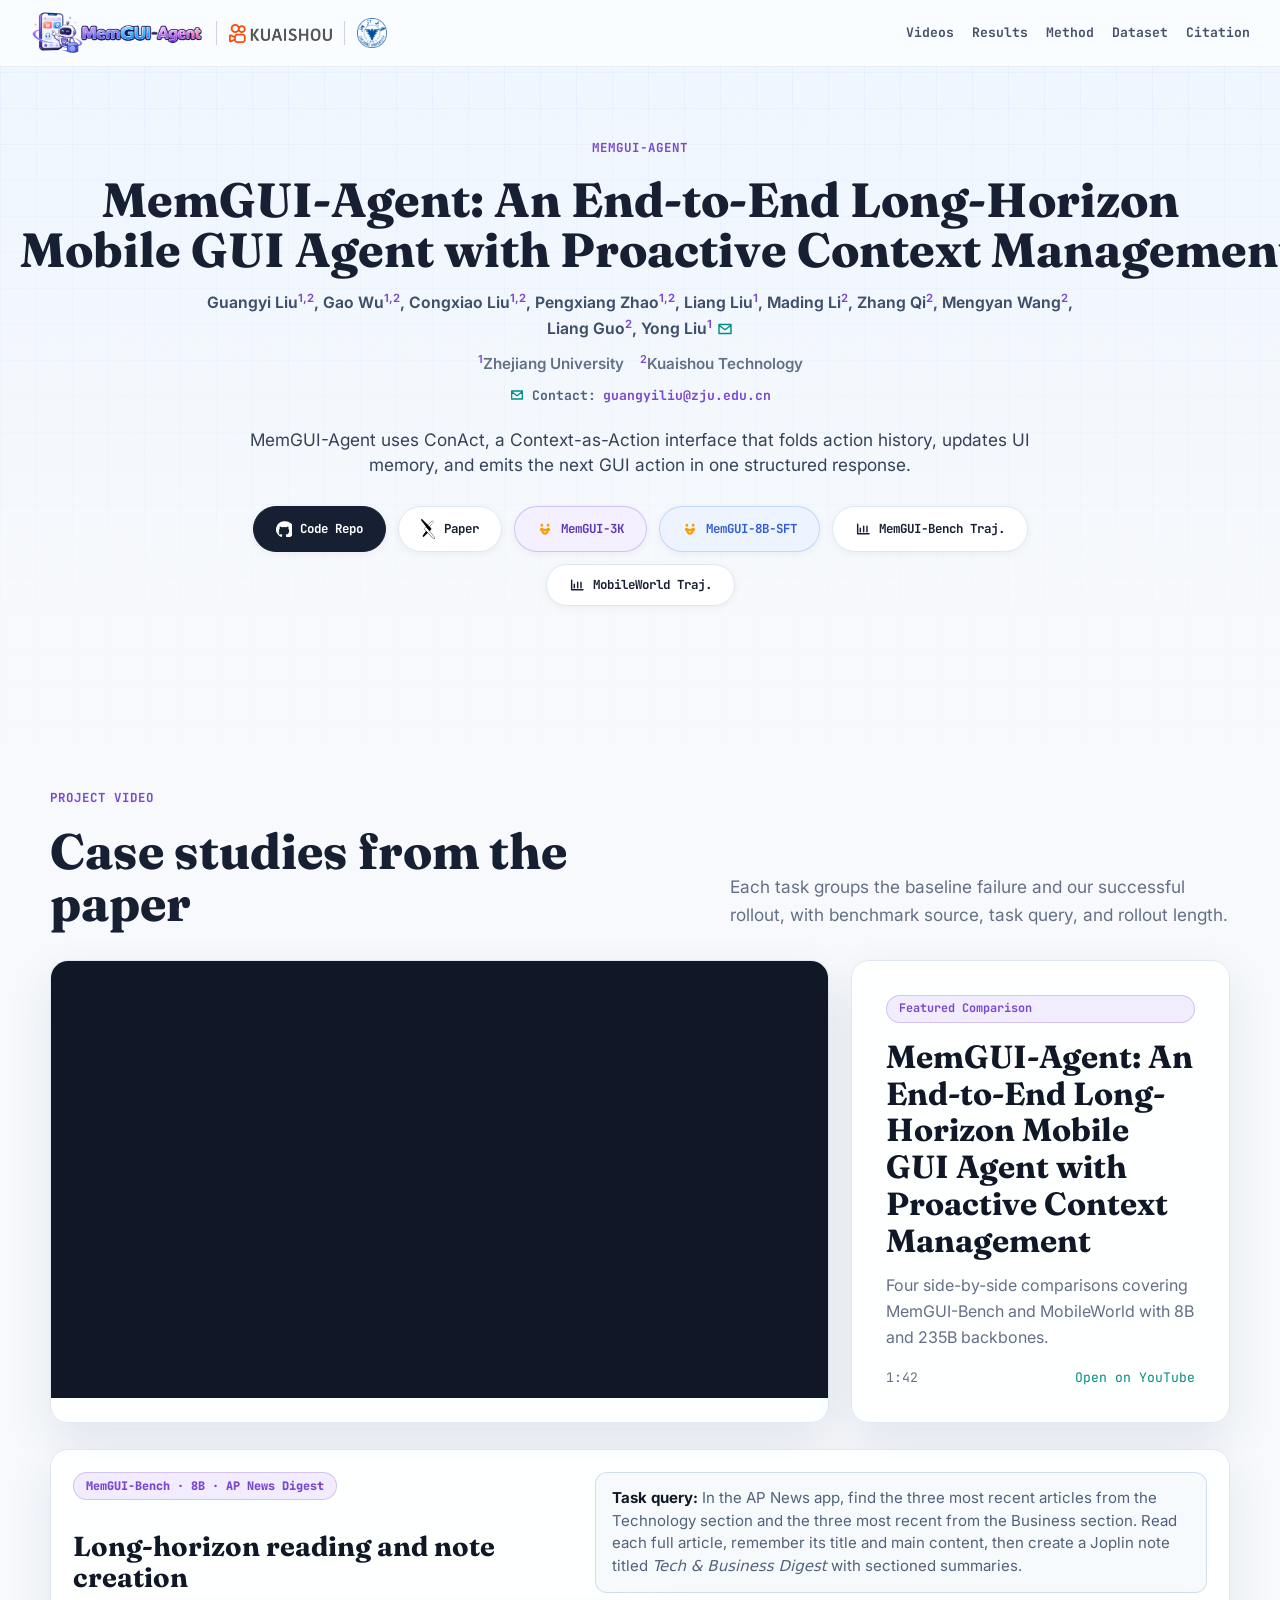
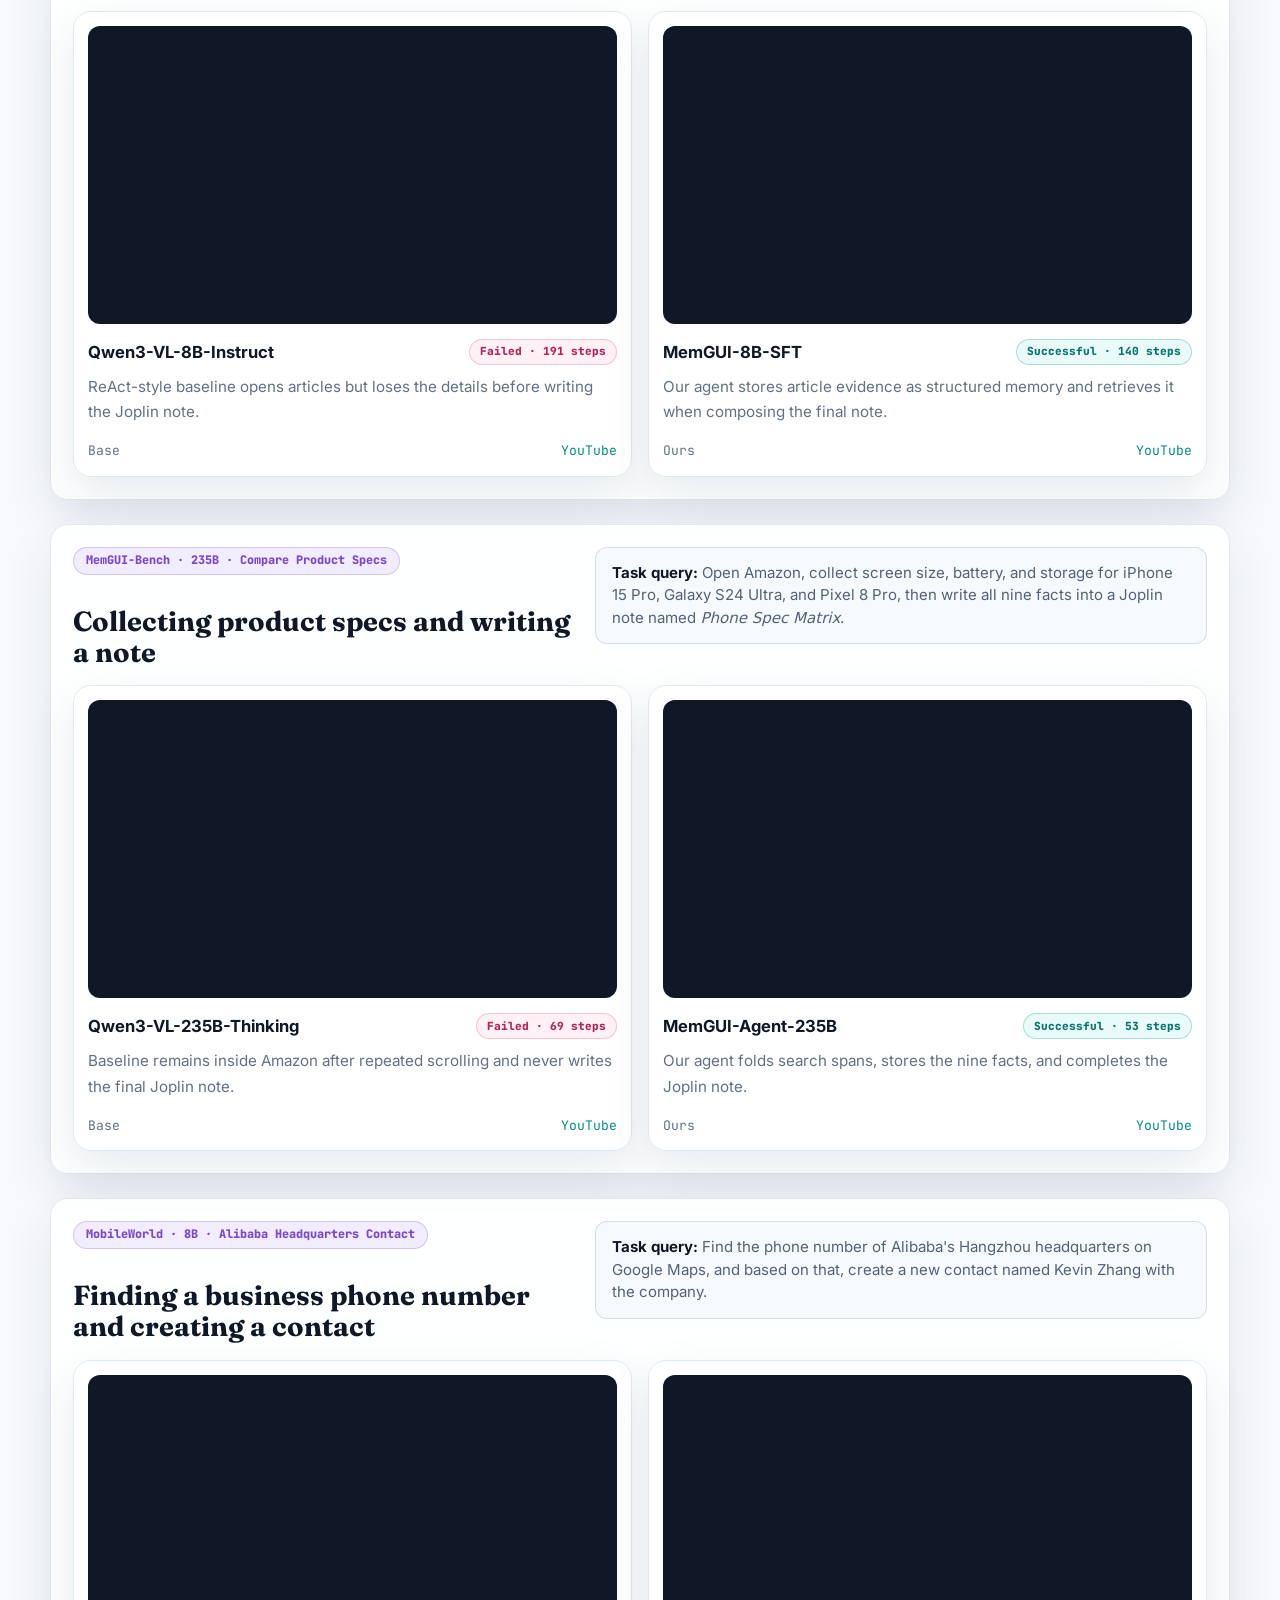
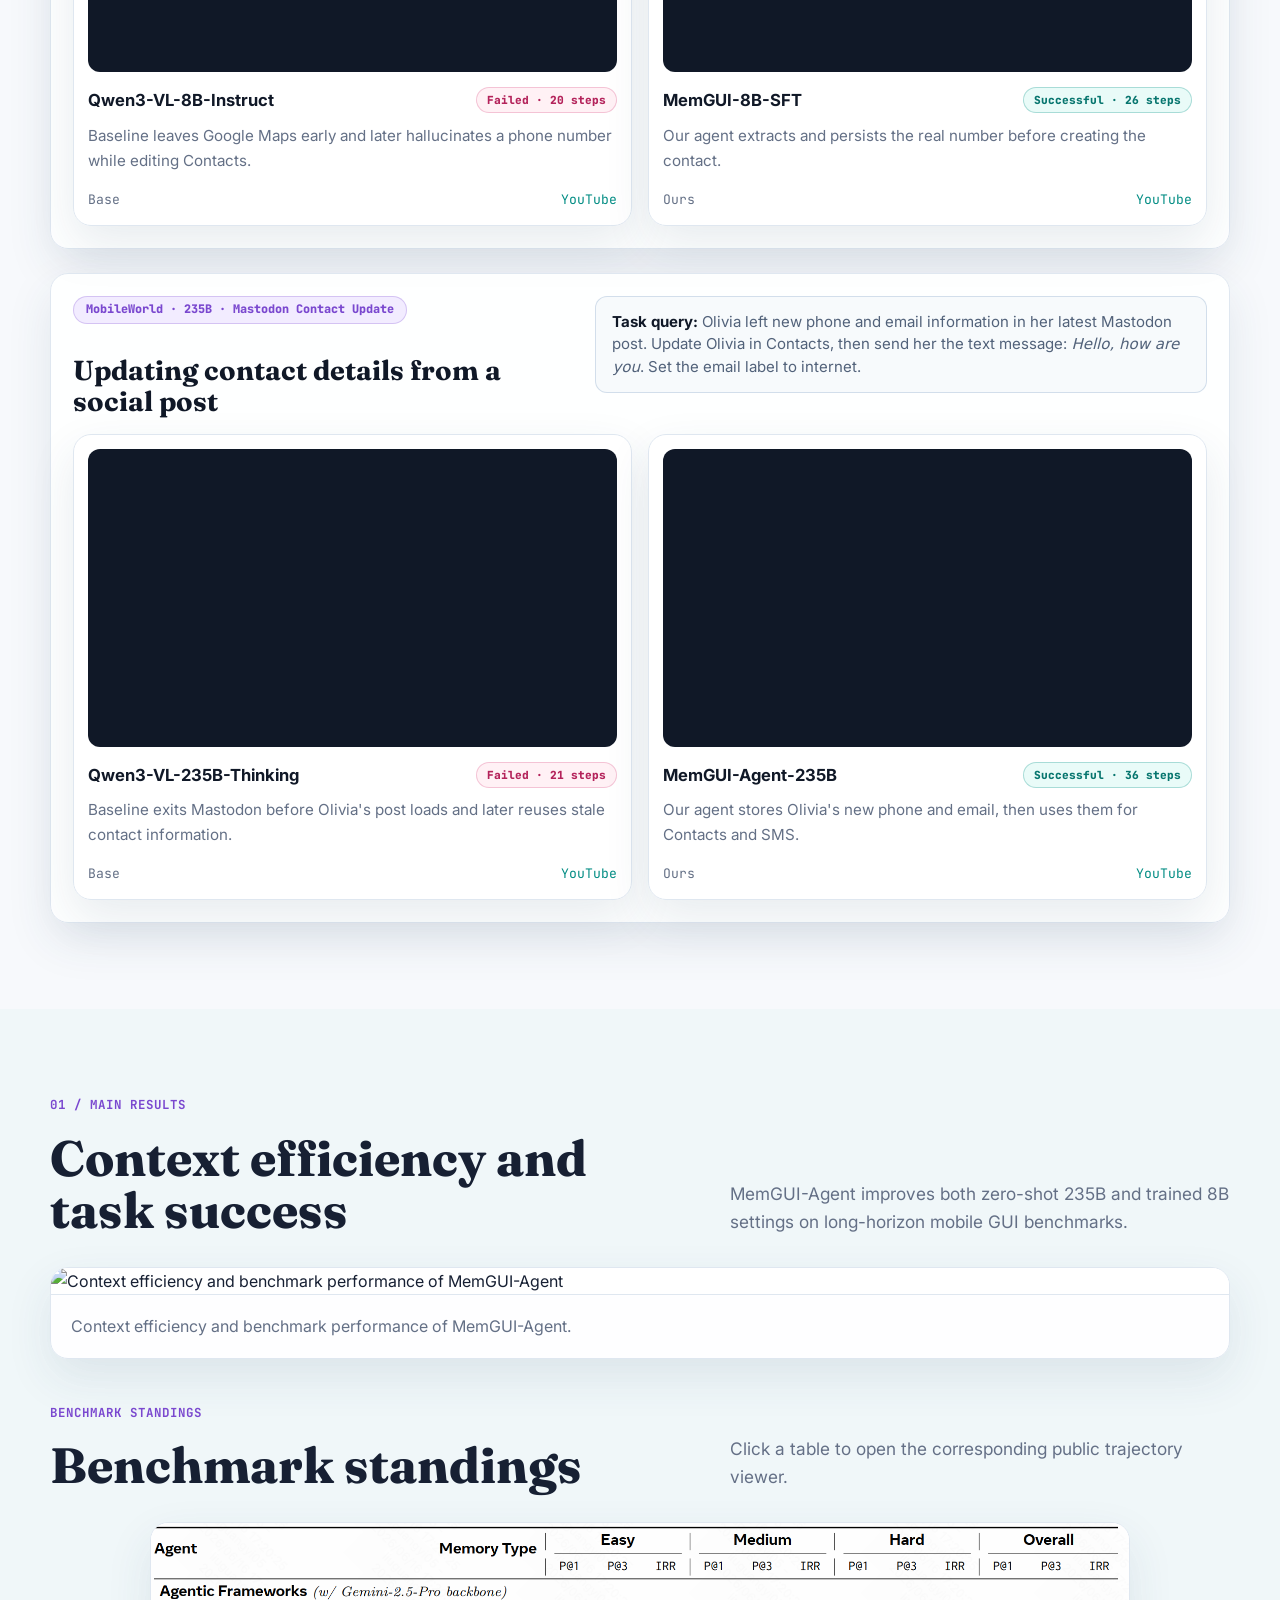
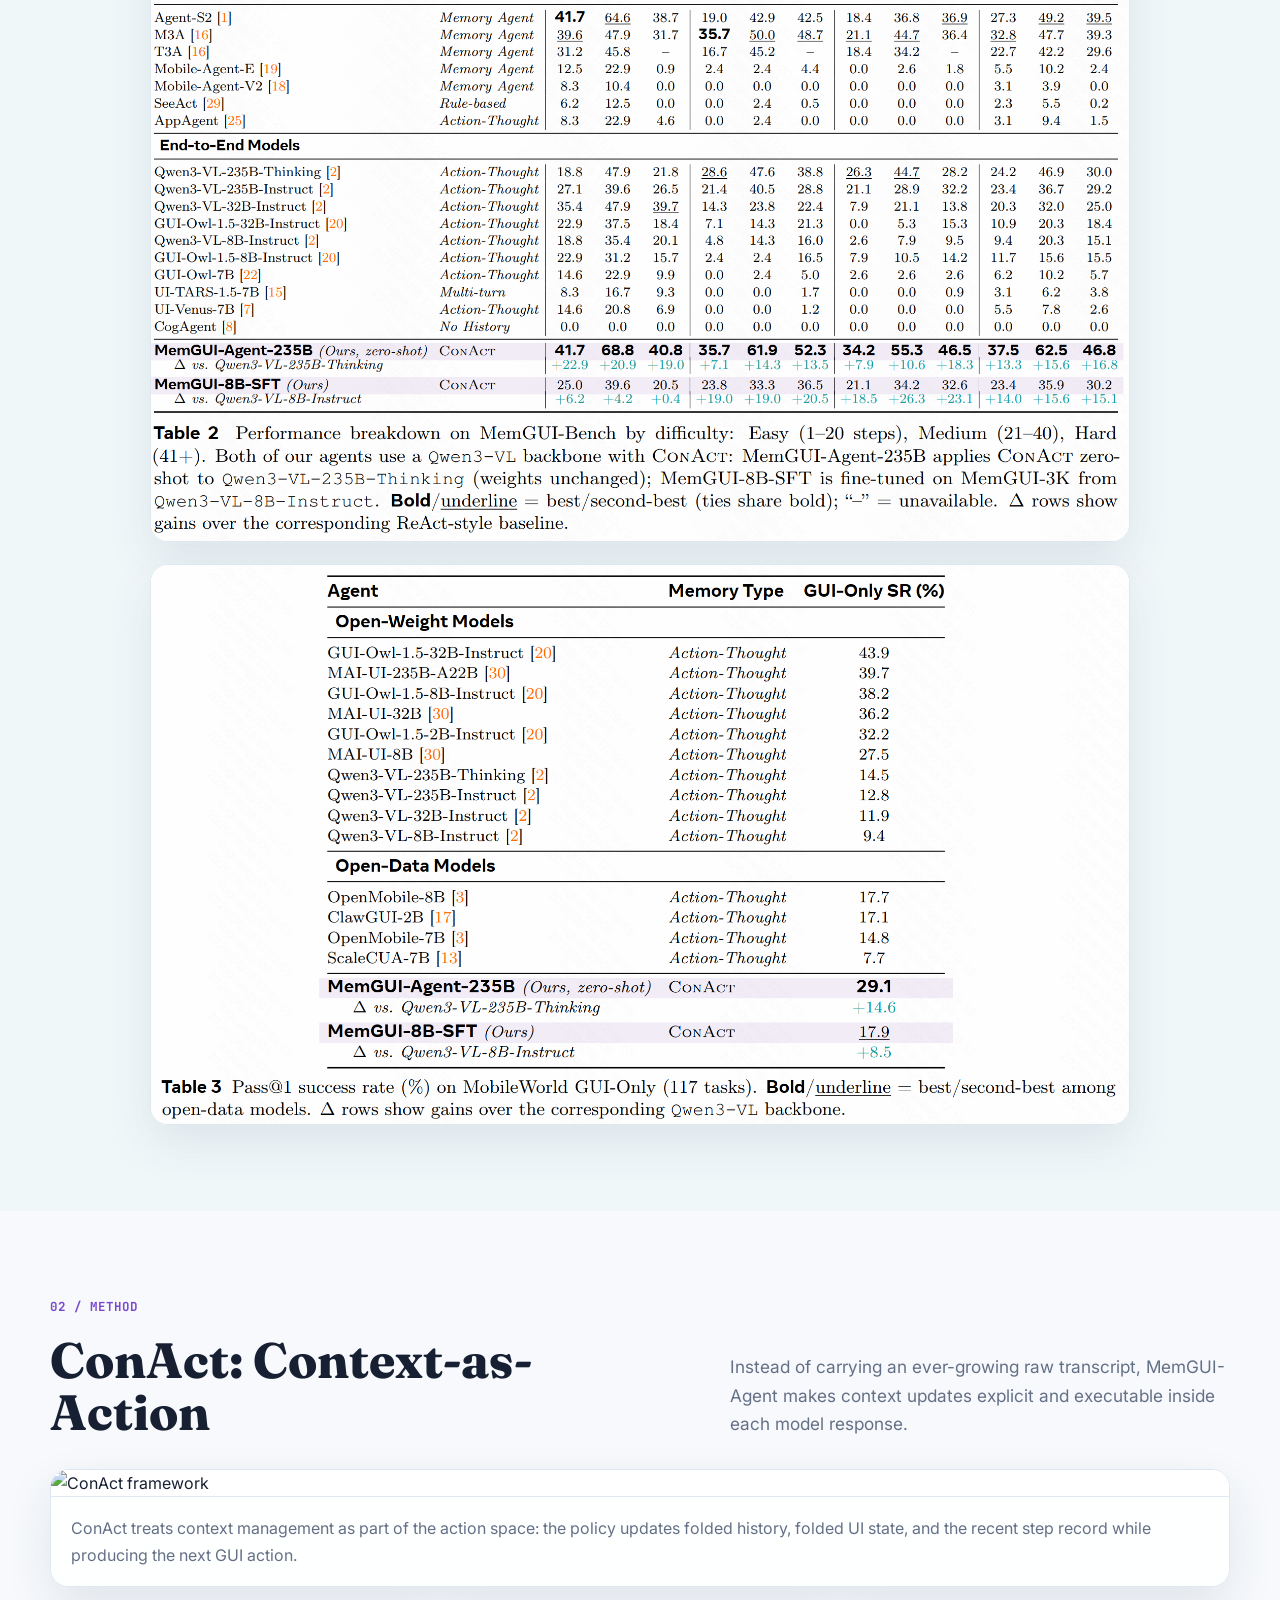
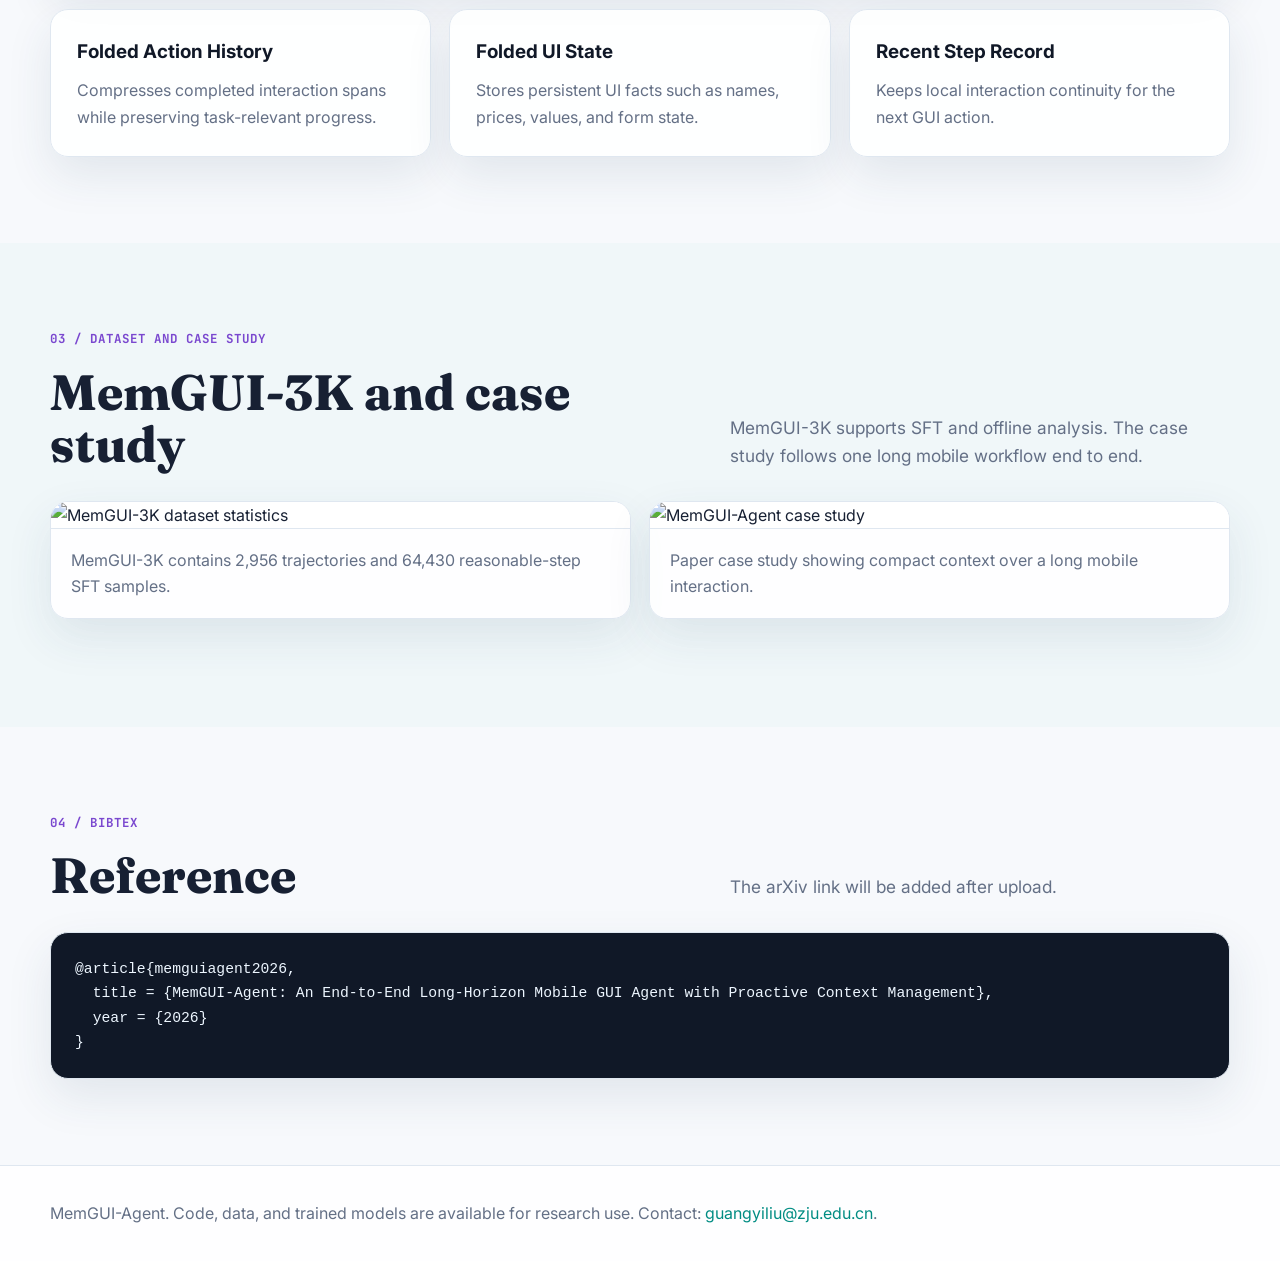
==== commit f1010dbd: "Group case study videos by task" ====
--- a/index.html
+++ b/index.html
@@ -63,7 +63,10 @@
     <div class="hero-inner">
       <div class="hero-content">
         <p class="eyebrow">MemGUI-Agent</p>
-        <h1>MemGUI-Agent: An End-to-End Long-Horizon Mobile GUI Agent with Proactive Context Management</h1>
+        <h1>
+          <span class="title-line">MemGUI-Agent: An End-to-End Long-Horizon</span>
+          <span class="title-line">Mobile GUI Agent with Proactive Context Management</span>
+        </h1>
         <p class="hero-authors">
           Guangyi Liu<sup>1,2</sup>, Gao Wu<sup>1,2</sup>, Congxiao Liu<sup>1,2</sup>,
           Pengxiang Zhao<sup>1,2</sup>, Liang Liu<sup>1</sup>, Mading Li<sup>2</sup>,
@@ -75,6 +78,11 @@
         <p class="hero-affiliations-text">
           <sup>1</sup>Zhejiang University &nbsp;&nbsp; <sup>2</sup>Kuaishou Technology
         </p>
+        <p class="hero-contact">
+          <svg aria-hidden="true"><use href="#icon-mail"></use></svg>
+          Contact:
+          <a href="mailto:guangyiliu@zju.edu.cn">guangyiliu@zju.edu.cn</a>
+        </p>
         <p class="hero-copy">
           MemGUI-Agent uses ConAct, a Context-as-Action interface that folds
           action history, updates UI memory, and emits the next GUI action in one
@@ -119,7 +127,8 @@
             <h2>Case studies from the paper</h2>
           </div>
           <p class="lead">
-            Side-by-side and single-trajectory demos for the paper case studies.
+            Each task groups the baseline failure and our successful rollout, with
+            benchmark source, task query, and rollout length.
           </p>
         </div>
 
@@ -142,116 +151,140 @@
           </div>
         </div>
 
-        <div class="video-library">
-          <article class="video-card">
-            <div class="video-frame">
-              <iframe src="https://www.youtube.com/embed/ZIdyhycEzKs" title="MemGUI-Bench 8B Base"
-                allowfullscreen loading="lazy"
-                allow="accelerometer; autoplay; clipboard-write; encrypted-media; gyroscope; picture-in-picture; web-share"></iframe>
-            </div>
-            <div>
-              <span class="tag">MemGUI-Bench</span>
-              <h3>8B Base</h3>
-              <p>ReAct-style Qwen3-VL-8B-Instruct trajectory.</p>
-              <div class="video-meta"><span>0:40</span><a href="https://www.youtube.com/watch?v=ZIdyhycEzKs">YouTube</a></div>
+        <div class="comparison-library">
+          <article class="comparison-card">
+            <div class="comparison-head">
+              <span class="bench-label">MemGUI-Bench · 8B · AP News Digest</span>
+              <h3>Long-horizon reading and note creation</h3>
+              <p class="task-query"><strong>Task query:</strong> In the AP News app, find the three most recent articles from the Technology section and the three most recent from the Business section. Read each full article, remember its title and main content, then create a Joplin note titled <em>Tech &amp; Business Digest</em> with sectioned summaries.</p>
+            </div>
+            <div class="paired-videos">
+              <article class="video-card outcome-card">
+                <div class="video-frame">
+                  <iframe src="https://www.youtube.com/embed/ZIdyhycEzKs" title="MemGUI-Bench 8B Base"
+                    allowfullscreen loading="lazy"
+                    allow="accelerometer; autoplay; clipboard-write; encrypted-media; gyroscope; picture-in-picture; web-share"></iframe>
+                </div>
+                <div>
+                  <div class="track-title"><h4>Qwen3-VL-8B-Instruct</h4><span class="status-pill failed">Failed · 191 steps</span></div>
+                  <p>ReAct-style baseline opens articles but loses the details before writing the Joplin note.</p>
+                  <div class="video-meta"><span>Base</span><a href="https://www.youtube.com/watch?v=ZIdyhycEzKs">YouTube</a></div>
+                </div>
+              </article>
+              <article class="video-card outcome-card">
+                <div class="video-frame">
+                  <iframe src="https://www.youtube.com/embed/UiDCefR7MLw" title="MemGUI-Bench 8B Ours"
+                    allowfullscreen loading="lazy"
+                    allow="accelerometer; autoplay; clipboard-write; encrypted-media; gyroscope; picture-in-picture; web-share"></iframe>
+                </div>
+                <div>
+                  <div class="track-title"><h4>MemGUI-8B-SFT</h4><span class="status-pill success">Successful · 140 steps</span></div>
+                  <p>Our agent stores article evidence as structured memory and retrieves it when composing the final note.</p>
+                  <div class="video-meta"><span>Ours</span><a href="https://www.youtube.com/watch?v=UiDCefR7MLw">YouTube</a></div>
+                </div>
+              </article>
             </div>
           </article>
 
-          <article class="video-card">
-            <div class="video-frame">
-              <iframe src="https://www.youtube.com/embed/UiDCefR7MLw" title="MemGUI-Bench 8B Ours"
-                allowfullscreen loading="lazy"
-                allow="accelerometer; autoplay; clipboard-write; encrypted-media; gyroscope; picture-in-picture; web-share"></iframe>
-            </div>
-            <div>
-              <span class="tag">MemGUI-Bench</span>
-              <h3>8B Ours</h3>
-              <p>MemGUI-8B-SFT trajectory on the same benchmark setting.</p>
-              <div class="video-meta"><span>0:53</span><a href="https://www.youtube.com/watch?v=UiDCefR7MLw">YouTube</a></div>
+          <article class="comparison-card">
+            <div class="comparison-head">
+              <span class="bench-label">MemGUI-Bench · 235B · Compare Product Specs</span>
+              <h3>Collecting product specs and writing a note</h3>
+              <p class="task-query"><strong>Task query:</strong> Open Amazon, collect screen size, battery, and storage for iPhone 15 Pro, Galaxy S24 Ultra, and Pixel 8 Pro, then write all nine facts into a Joplin note named <em>Phone Spec Matrix</em>.</p>
+            </div>
+            <div class="paired-videos">
+              <article class="video-card outcome-card">
+                <div class="video-frame">
+                  <iframe src="https://www.youtube.com/embed/vCmgjXkH6Zo" title="MemGUI-Bench 235B Base"
+                    allowfullscreen loading="lazy"
+                    allow="accelerometer; autoplay; clipboard-write; encrypted-media; gyroscope; picture-in-picture; web-share"></iframe>
+                </div>
+                <div>
+                  <div class="track-title"><h4>Qwen3-VL-235B-Thinking</h4><span class="status-pill failed">Failed · 69 steps</span></div>
+                  <p>Baseline remains inside Amazon after repeated scrolling and never writes the final Joplin note.</p>
+                  <div class="video-meta"><span>Base</span><a href="https://www.youtube.com/watch?v=vCmgjXkH6Zo">YouTube</a></div>
+                </div>
+              </article>
+              <article class="video-card outcome-card">
+                <div class="video-frame">
+                  <iframe src="https://www.youtube.com/embed/T7IutWSAOYw" title="MemGUI-Bench 235B Ours"
+                    allowfullscreen loading="lazy"
+                    allow="accelerometer; autoplay; clipboard-write; encrypted-media; gyroscope; picture-in-picture; web-share"></iframe>
+                </div>
+                <div>
+                  <div class="track-title"><h4>MemGUI-Agent-235B</h4><span class="status-pill success">Successful · 53 steps</span></div>
+                  <p>Our agent folds search spans, stores the nine facts, and completes the Joplin note.</p>
+                  <div class="video-meta"><span>Ours</span><a href="https://www.youtube.com/watch?v=T7IutWSAOYw">YouTube</a></div>
+                </div>
+              </article>
             </div>
           </article>
 
-          <article class="video-card">
-            <div class="video-frame">
-              <iframe src="https://www.youtube.com/embed/vCmgjXkH6Zo" title="MemGUI-Bench 235B Base"
-                allowfullscreen loading="lazy"
-                allow="accelerometer; autoplay; clipboard-write; encrypted-media; gyroscope; picture-in-picture; web-share"></iframe>
-            </div>
-            <div>
-              <span class="tag">MemGUI-Bench</span>
-              <h3>235B Base</h3>
-              <p>Qwen3-VL-235B-Thinking with ReAct-style prompting.</p>
-              <div class="video-meta"><span>0:26</span><a href="https://www.youtube.com/watch?v=vCmgjXkH6Zo">YouTube</a></div>
+          <article class="comparison-card">
+            <div class="comparison-head">
+              <span class="bench-label">MobileWorld · 8B · Alibaba Headquarters Contact</span>
+              <h3>Finding a business phone number and creating a contact</h3>
+              <p class="task-query"><strong>Task query:</strong> Find the phone number of Alibaba's Hangzhou headquarters on Google Maps, and based on that, create a new contact named Kevin Zhang with the company.</p>
+            </div>
+            <div class="paired-videos">
+              <article class="video-card outcome-card">
+                <div class="video-frame">
+                  <iframe src="https://www.youtube.com/embed/7TyYGsyRgiY" title="MobileWorld 8B Base"
+                    allowfullscreen loading="lazy"
+                    allow="accelerometer; autoplay; clipboard-write; encrypted-media; gyroscope; picture-in-picture; web-share"></iframe>
+                </div>
+                <div>
+                  <div class="track-title"><h4>Qwen3-VL-8B-Instruct</h4><span class="status-pill failed">Failed · 20 steps</span></div>
+                  <p>Baseline leaves Google Maps early and later hallucinates a phone number while editing Contacts.</p>
+                  <div class="video-meta"><span>Base</span><a href="https://www.youtube.com/watch?v=7TyYGsyRgiY">YouTube</a></div>
+                </div>
+              </article>
+              <article class="video-card outcome-card">
+                <div class="video-frame">
+                  <iframe src="https://www.youtube.com/embed/IrzRkwLL-1Q" title="MobileWorld 8B Ours"
+                    allowfullscreen loading="lazy"
+                    allow="accelerometer; autoplay; clipboard-write; encrypted-media; gyroscope; picture-in-picture; web-share"></iframe>
+                </div>
+                <div>
+                  <div class="track-title"><h4>MemGUI-8B-SFT</h4><span class="status-pill success">Successful · 26 steps</span></div>
+                  <p>Our agent extracts and persists the real number before creating the contact.</p>
+                  <div class="video-meta"><span>Ours</span><a href="https://www.youtube.com/watch?v=IrzRkwLL-1Q">YouTube</a></div>
+                </div>
+              </article>
             </div>
           </article>
 
-          <article class="video-card">
-            <div class="video-frame">
-              <iframe src="https://www.youtube.com/embed/T7IutWSAOYw" title="MemGUI-Bench 235B Ours"
-                allowfullscreen loading="lazy"
-                allow="accelerometer; autoplay; clipboard-write; encrypted-media; gyroscope; picture-in-picture; web-share"></iframe>
-            </div>
-            <div>
-              <span class="tag">MemGUI-Bench</span>
-              <h3>235B Ours</h3>
-              <p>Zero-shot ConAct with unchanged Qwen3-VL-235B-Thinking weights.</p>
-              <div class="video-meta"><span>0:26</span><a href="https://www.youtube.com/watch?v=T7IutWSAOYw">YouTube</a></div>
-            </div>
-          </article>
-
-          <article class="video-card">
-            <div class="video-frame">
-              <iframe src="https://www.youtube.com/embed/7TyYGsyRgiY" title="MobileWorld 8B Base"
-                allowfullscreen loading="lazy"
-                allow="accelerometer; autoplay; clipboard-write; encrypted-media; gyroscope; picture-in-picture; web-share"></iframe>
-            </div>
-            <div>
-              <span class="tag">MobileWorld</span>
-              <h3>8B Base</h3>
-              <p>Out-of-distribution mobile GUI task with the 8B baseline.</p>
-              <div class="video-meta"><span>0:19</span><a href="https://www.youtube.com/watch?v=7TyYGsyRgiY">YouTube</a></div>
-            </div>
-          </article>
-
-          <article class="video-card">
-            <div class="video-frame">
-              <iframe src="https://www.youtube.com/embed/IrzRkwLL-1Q" title="MobileWorld 8B Ours"
-                allowfullscreen loading="lazy"
-                allow="accelerometer; autoplay; clipboard-write; encrypted-media; gyroscope; picture-in-picture; web-share"></iframe>
-            </div>
-            <div>
-              <span class="tag">MobileWorld</span>
-              <h3>8B Ours</h3>
-              <p>MemGUI-8B-SFT transfer behavior on MobileWorld GUI-Only.</p>
-              <div class="video-meta"><span>0:20</span><a href="https://www.youtube.com/watch?v=IrzRkwLL-1Q">YouTube</a></div>
-            </div>
-          </article>
-
-          <article class="video-card">
-            <div class="video-frame">
-              <iframe src="https://www.youtube.com/embed/vULAmIJZilc" title="MobileWorld 235B Base"
-                allowfullscreen loading="lazy"
-                allow="accelerometer; autoplay; clipboard-write; encrypted-media; gyroscope; picture-in-picture; web-share"></iframe>
-            </div>
-            <div>
-              <span class="tag">MobileWorld</span>
-              <h3>235B Base</h3>
-              <p>Qwen3-VL-235B-Thinking baseline on MobileWorld.</p>
-              <div class="video-meta"><span>0:19</span><a href="https://www.youtube.com/watch?v=vULAmIJZilc">YouTube</a></div>
-            </div>
-          </article>
-
-          <article class="video-card">
-            <div class="video-frame">
-              <iframe src="https://www.youtube.com/embed/fmGleUUex4Q" title="MobileWorld 235B Ours"
-                allowfullscreen loading="lazy"
-                allow="accelerometer; autoplay; clipboard-write; encrypted-media; gyroscope; picture-in-picture; web-share"></iframe>
-            </div>
-            <div>
-              <span class="tag">MobileWorld</span>
-              <h3>235B Ours</h3>
-              <p>Zero-shot ConAct transfer on MobileWorld GUI-Only.</p>
-              <div class="video-meta"><span>0:25</span><a href="https://www.youtube.com/watch?v=fmGleUUex4Q">YouTube</a></div>
+          <article class="comparison-card">
+            <div class="comparison-head">
+              <span class="bench-label">MobileWorld · 235B · Mastodon Contact Update</span>
+              <h3>Updating contact details from a social post</h3>
+              <p class="task-query"><strong>Task query:</strong> Olivia left new phone and email information in her latest Mastodon post. Update Olivia in Contacts, then send her the text message: <em>Hello, how are you</em>. Set the email label to internet.</p>
+            </div>
+            <div class="paired-videos">
+              <article class="video-card outcome-card">
+                <div class="video-frame">
+                  <iframe src="https://www.youtube.com/embed/vULAmIJZilc" title="MobileWorld 235B Base"
+                    allowfullscreen loading="lazy"
+                    allow="accelerometer; autoplay; clipboard-write; encrypted-media; gyroscope; picture-in-picture; web-share"></iframe>
+                </div>
+                <div>
+                  <div class="track-title"><h4>Qwen3-VL-235B-Thinking</h4><span class="status-pill failed">Failed · 21 steps</span></div>
+                  <p>Baseline exits Mastodon before Olivia's post loads and later reuses stale contact information.</p>
+                  <div class="video-meta"><span>Base</span><a href="https://www.youtube.com/watch?v=vULAmIJZilc">YouTube</a></div>
+                </div>
+              </article>
+              <article class="video-card outcome-card">
+                <div class="video-frame">
+                  <iframe src="https://www.youtube.com/embed/fmGleUUex4Q" title="MobileWorld 235B Ours"
+                    allowfullscreen loading="lazy"
+                    allow="accelerometer; autoplay; clipboard-write; encrypted-media; gyroscope; picture-in-picture; web-share"></iframe>
+                </div>
+                <div>
+                  <div class="track-title"><h4>MemGUI-Agent-235B</h4><span class="status-pill success">Successful · 36 steps</span></div>
+                  <p>Our agent stores Olivia's new phone and email, then uses them for Contacts and SMS.</p>
+                  <div class="video-meta"><span>Ours</span><a href="https://www.youtube.com/watch?v=fmGleUUex4Q">YouTube</a></div>
+                </div>
+              </article>
             </div>
           </article>
         </div>
@@ -394,6 +427,7 @@
   <footer>
     <div class="wrap">
       MemGUI-Agent. Code, data, and trained models are available for research use.
+      Contact: <a href="mailto:guangyiliu@zju.edu.cn">guangyiliu@zju.edu.cn</a>.
     </div>
   </footer>
 </body>
--- a/css/agent.css
+++ b/css/agent.css
@@ -168,7 +168,7 @@
 }
 
 .hero-inner {
-  width: min(1040px, calc(100% - 40px));
+  width: min(1260px, calc(100% - 40px));
   margin: 0 auto;
   text-align: center;
 }
@@ -189,14 +189,19 @@
 }
 
 h1 {
-  max-width: 980px;
+  max-width: 1260px;
   margin: 0 auto;
   color: var(--ink);
   font-family: var(--display);
-  font-size: 3.92rem;
+  font-size: clamp(3rem, 3.75vw, 3.38rem);
   font-weight: 760;
-  line-height: 1.02;
+  line-height: 1.04;
   letter-spacing: 0;
+}
+
+.title-line {
+  display: block;
+  white-space: nowrap;
 }
 
 .hero-copy {
@@ -227,6 +232,31 @@
   color: var(--muted);
   font-size: 0.95rem;
   font-weight: 600;
+}
+
+.hero-contact {
+  display: inline-flex;
+  align-items: center;
+  gap: 7px;
+  margin: 8px auto 0;
+  color: #52627a;
+  font-family: var(--mono);
+  font-size: 0.82rem;
+  font-weight: 700;
+}
+
+.hero-contact svg {
+  width: 16px;
+  height: 16px;
+  fill: none;
+  stroke: var(--teal);
+  stroke-width: 1.9;
+  stroke-linecap: round;
+  stroke-linejoin: round;
+}
+
+.hero-contact a {
+  color: var(--violet);
 }
 
 .mail-marker {
@@ -520,7 +550,72 @@
   font-size: 0.82rem;
 }
 
-.video-library {
+.comparison-library {
+  display: grid;
+  gap: 24px;
+}
+
+.comparison-card {
+  padding: 22px;
+  border: 1px solid var(--line);
+  border-radius: var(--radius);
+  background: rgba(255, 255, 255, 0.88);
+  box-shadow: var(--shadow);
+}
+
+.comparison-head {
+  display: grid;
+  grid-template-columns: minmax(260px, 0.9fr) minmax(360px, 1.1fr);
+  gap: 22px;
+  align-items: start;
+  margin-bottom: 18px;
+}
+
+.comparison-head h3 {
+  grid-column: 1;
+  grid-row: 2;
+  margin: 9px 0 0;
+  color: #101827;
+  font-family: var(--display);
+  font-size: 1.72rem;
+  line-height: 1.12;
+}
+
+.bench-label {
+  grid-column: 1;
+  grid-row: 1;
+  display: inline-flex;
+  width: fit-content;
+  align-items: center;
+  min-height: 28px;
+  padding: 0 12px;
+  border: 1px solid rgba(122, 72, 207, 0.25);
+  border-radius: 999px;
+  background: #f2ecff;
+  color: var(--violet);
+  font-family: var(--mono);
+  font-size: 0.74rem;
+  font-weight: 800;
+}
+
+.task-query {
+  grid-column: 2;
+  grid-row: 1 / span 2;
+  margin: 0;
+  padding: 14px 16px;
+  border: 1px solid rgba(199, 215, 230, 0.78);
+  border-radius: 12px;
+  background: rgba(247, 250, 252, 0.92);
+  color: #52627a;
+  font-size: 0.94rem;
+  line-height: 1.5;
+}
+
+.task-query strong {
+  color: #101827;
+}
+
+.paired-videos {
   display: grid;
   grid-template-columns: repeat(2, minmax(0, 1fr));
   gap: 16px;
@@ -543,10 +638,48 @@
   font-size: 1.08rem;
 }
 
+.video-card h4 {
+  margin: 0;
+  color: #101827;
+  font-size: 1.04rem;
+}
+
 .video-card p {
   margin: 0;
   color: var(--muted);
   font-size: 0.95rem;
+}
+
+.track-title {
+  display: flex;
+  align-items: flex-start;
+  justify-content: space-between;
+  gap: 12px;
+  margin-bottom: 8px;
+}
+
+.status-pill {
+  display: inline-flex;
+  flex: 0 0 auto;
+  align-items: center;
+  min-height: 26px;
+  padding: 0 10px;
+  border-radius: 999px;
+  font-family: var(--mono);
+  font-size: 0.7rem;
+  font-weight: 800;
+}
+
+.status-pill.failed {
+  border: 1px solid rgba(214, 77, 130, 0.28);
+  background: #fff1f5;
+  color: #b4235b;
+}
+
+.status-pill.success {
+  border: 1px solid rgba(0, 140, 131, 0.28);
+  background: #e9fbf8;
+  color: #08766f;
 }
 
 .tag {
@@ -707,7 +840,8 @@
   .nav-inner,
   .hero-inner,
   .section-head,
-  .video-feature {
+  .video-feature,
+  .comparison-head {
     display: block;
   }
 
@@ -729,15 +863,30 @@
     padding-top: 128px;
   }
 
+  .title-line {
+    white-space: normal;
+  }
+
+  .comparison-head h3,
+  .bench-label,
+  .task-query {
+    grid-column: auto;
+    grid-row: auto;
+  }
+
   .feature-copy {
     margin-top: 18px;
   }
 
   .grid.three,
   .grid.two,
-  .video-library,
+  .paired-videos,
   .resource-list {
     grid-template-columns: 1fr;
+  }
+
+  .task-query {
+    margin-top: 14px;
   }
 }
 
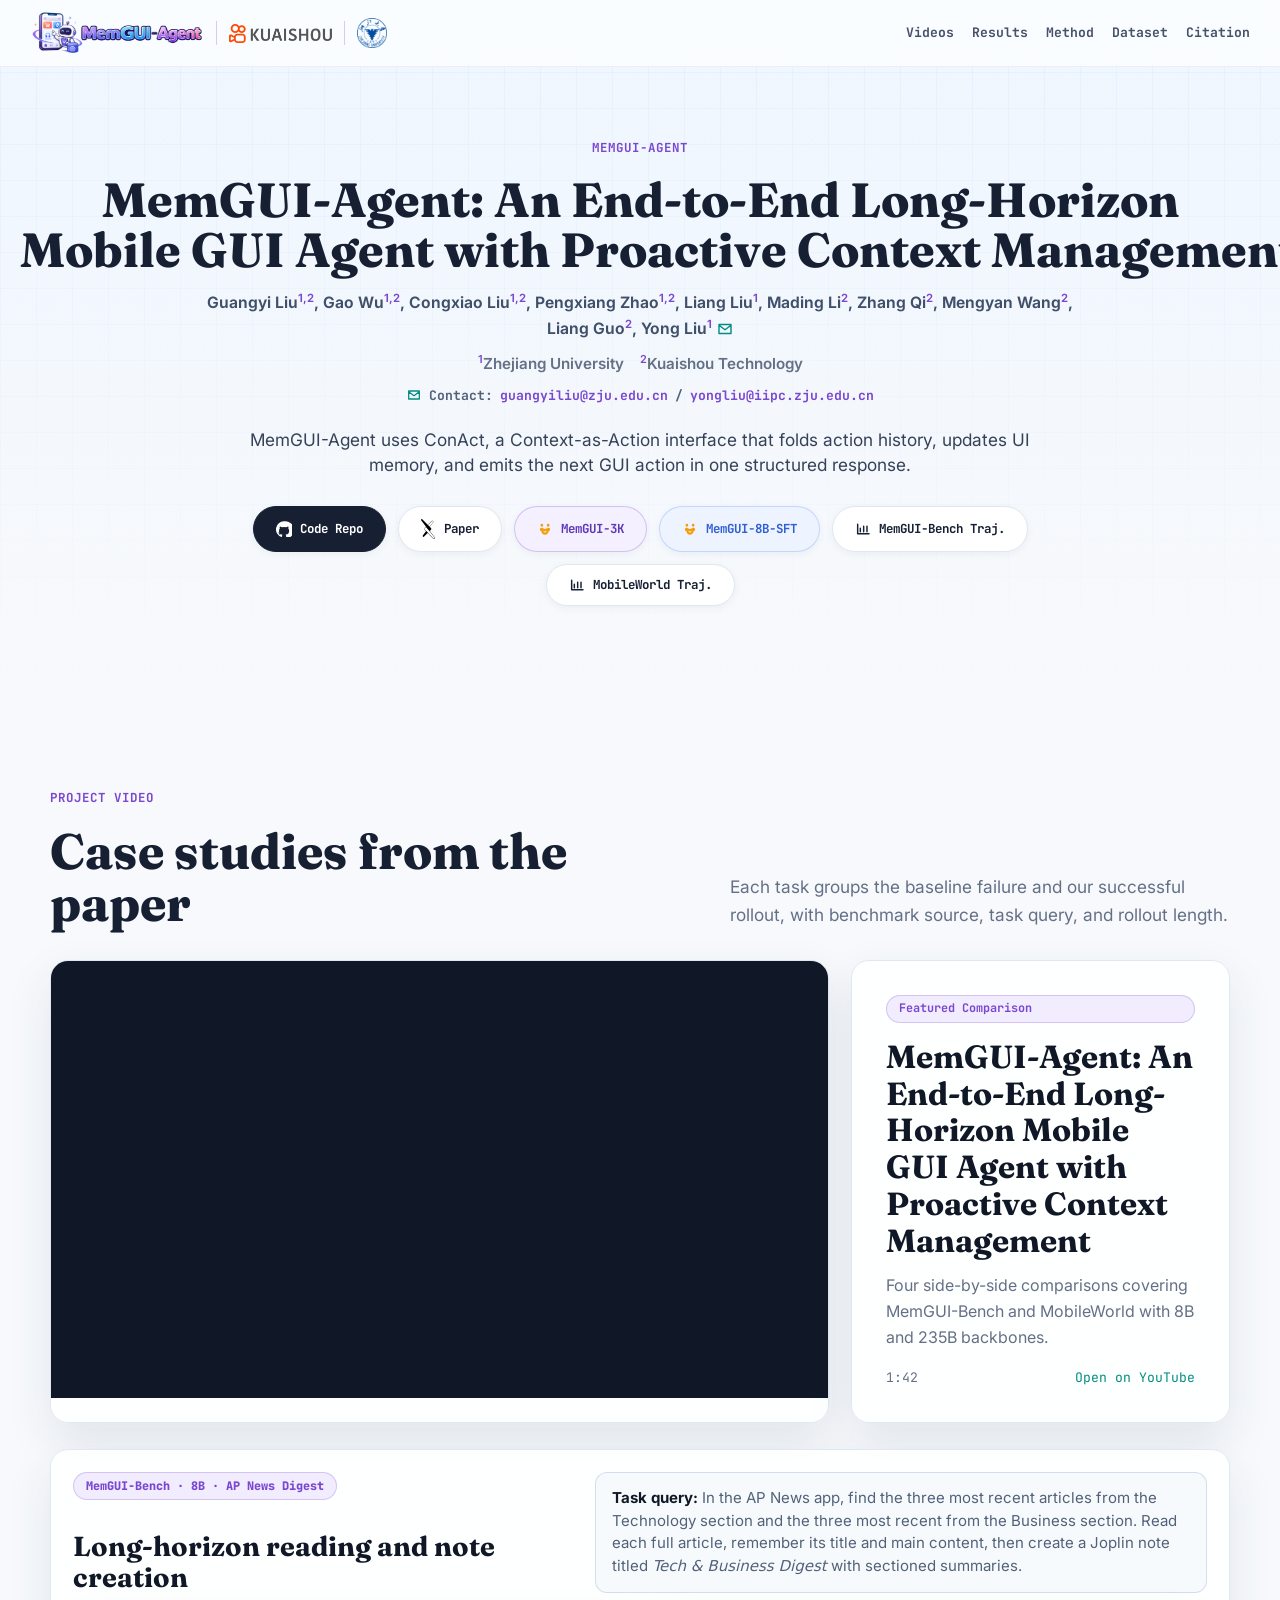
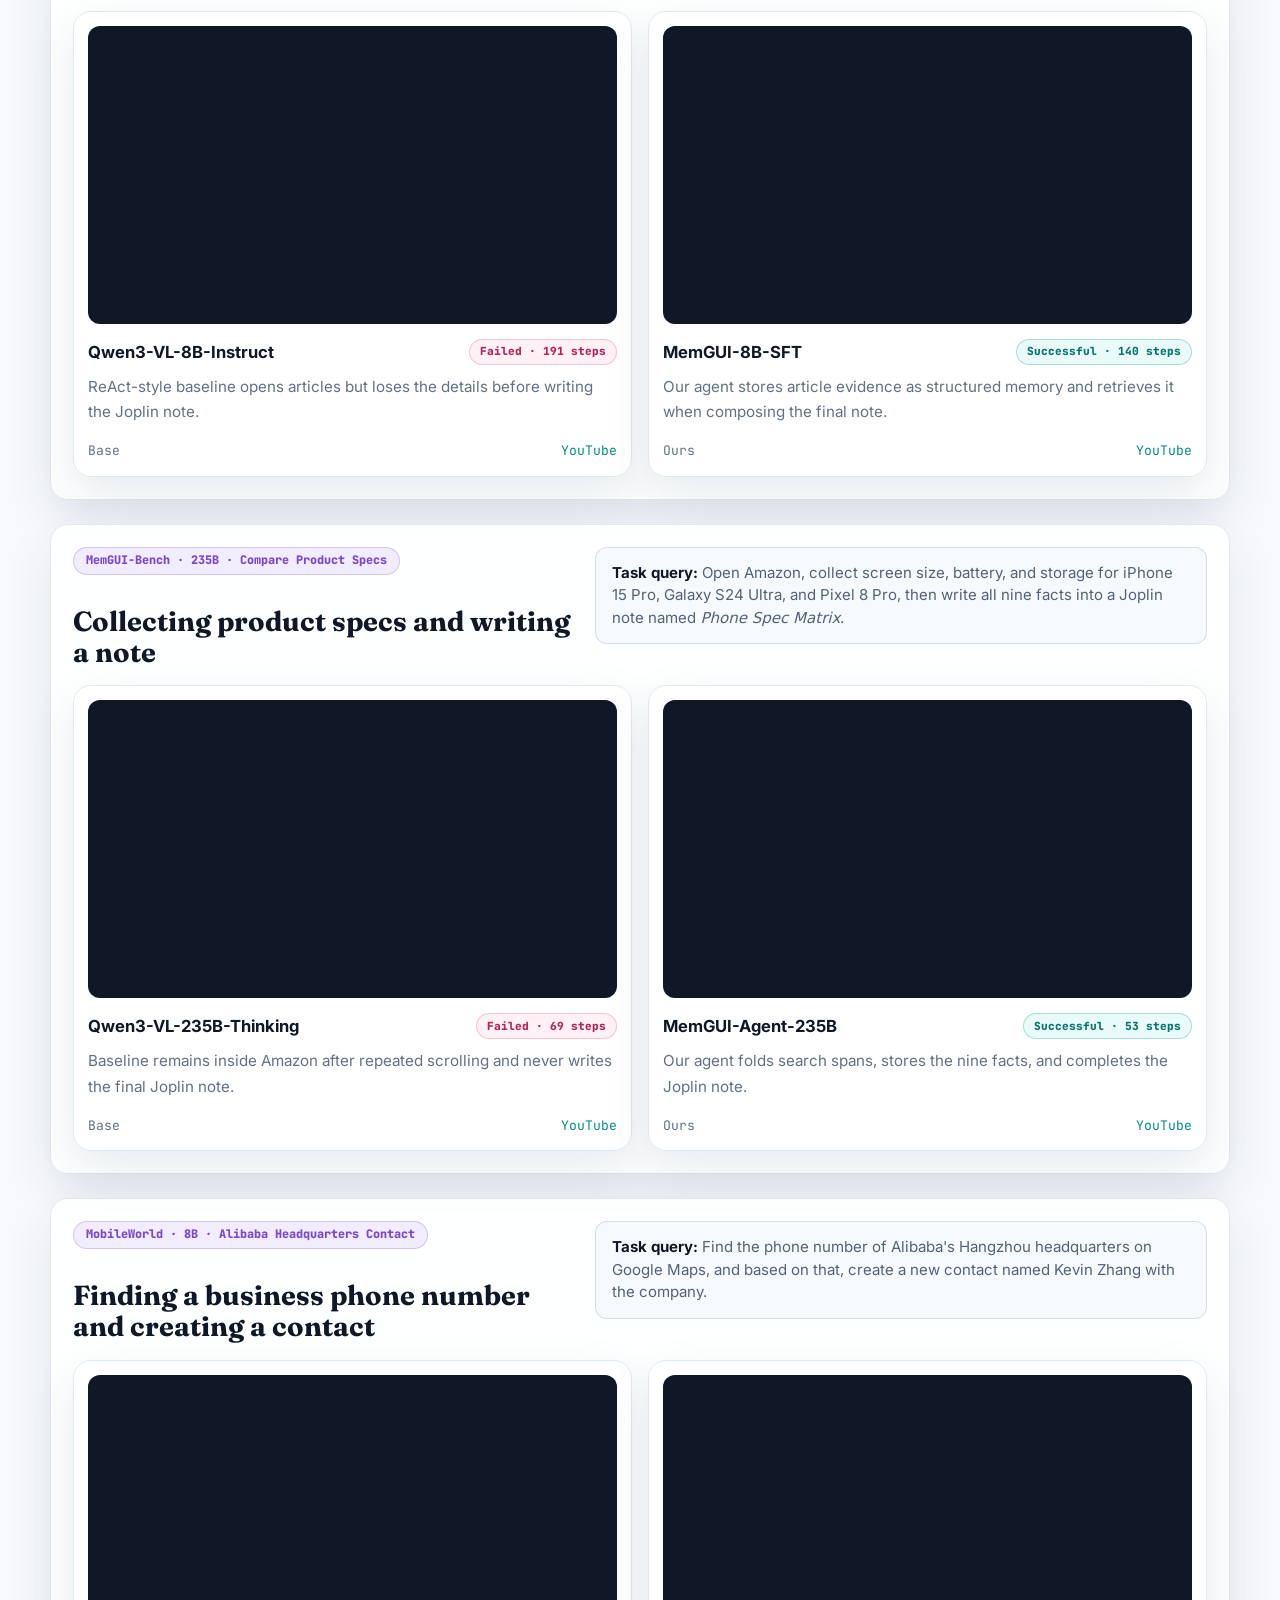
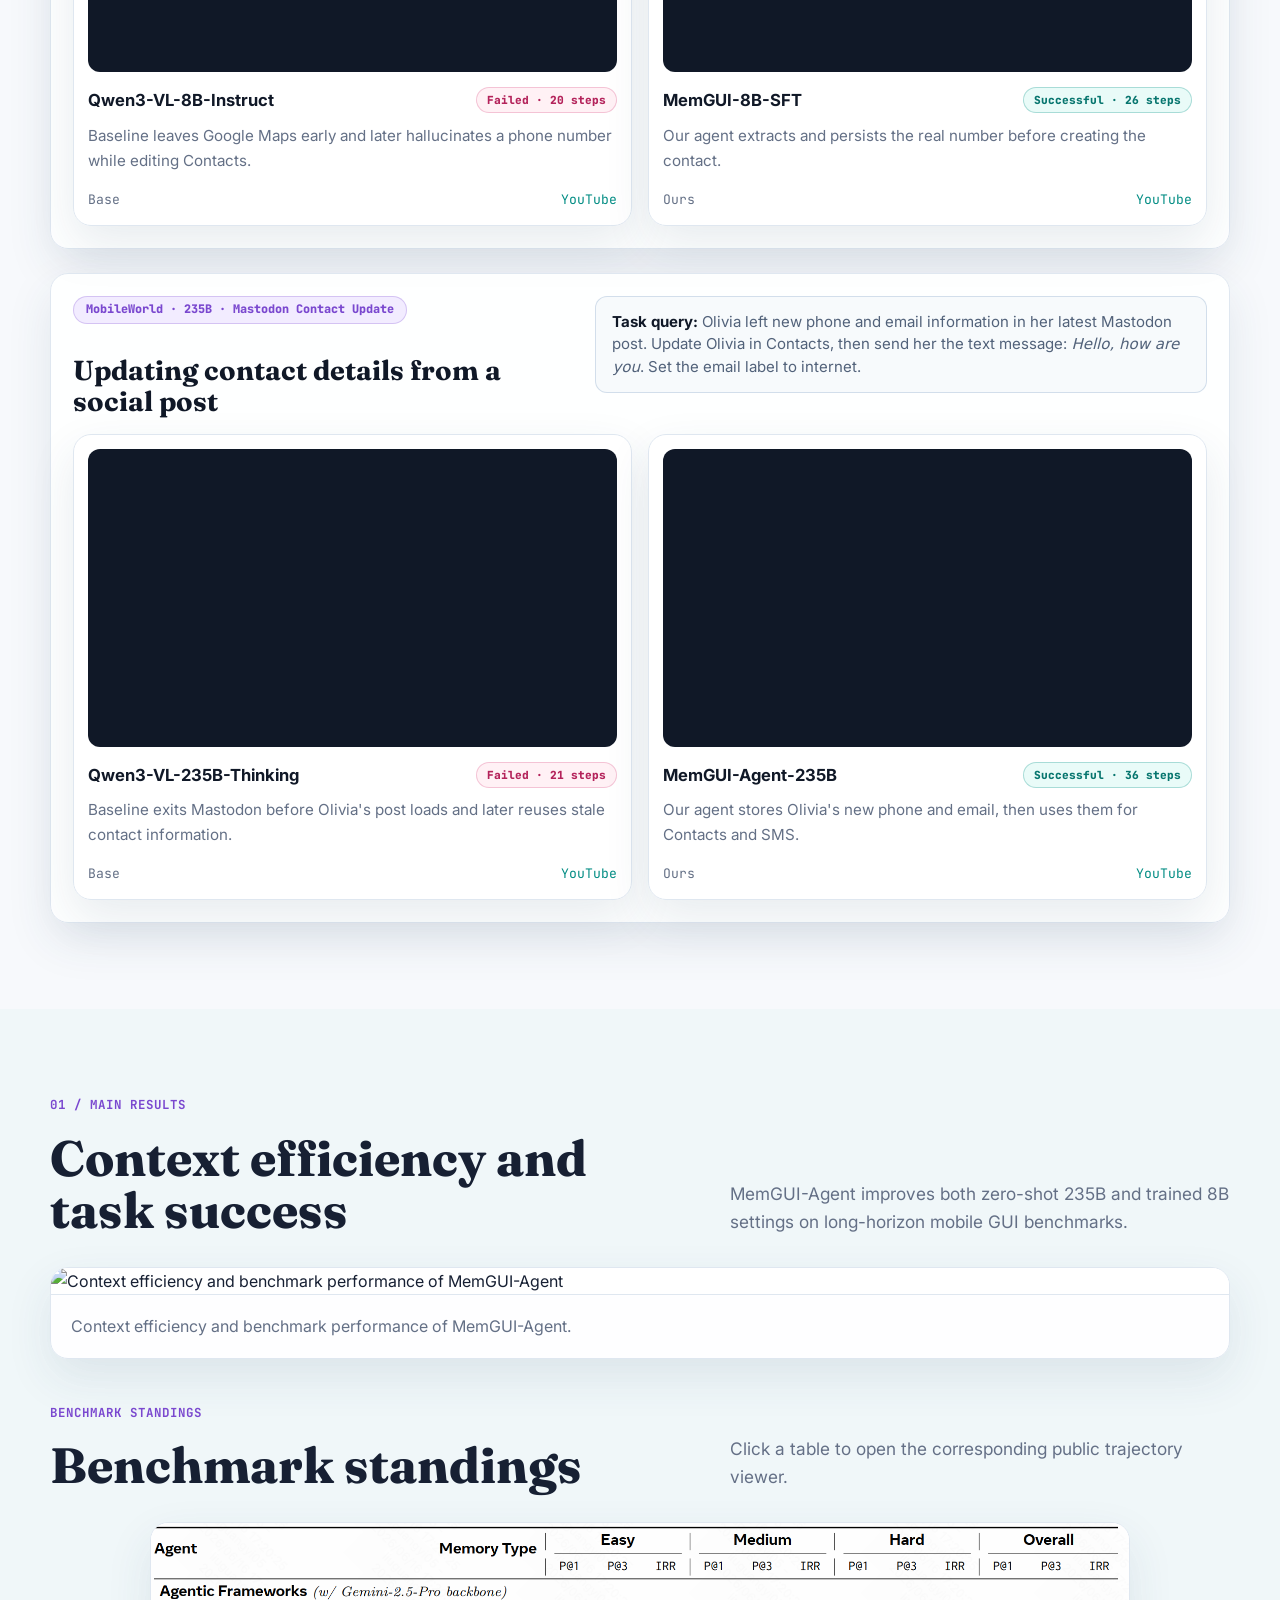
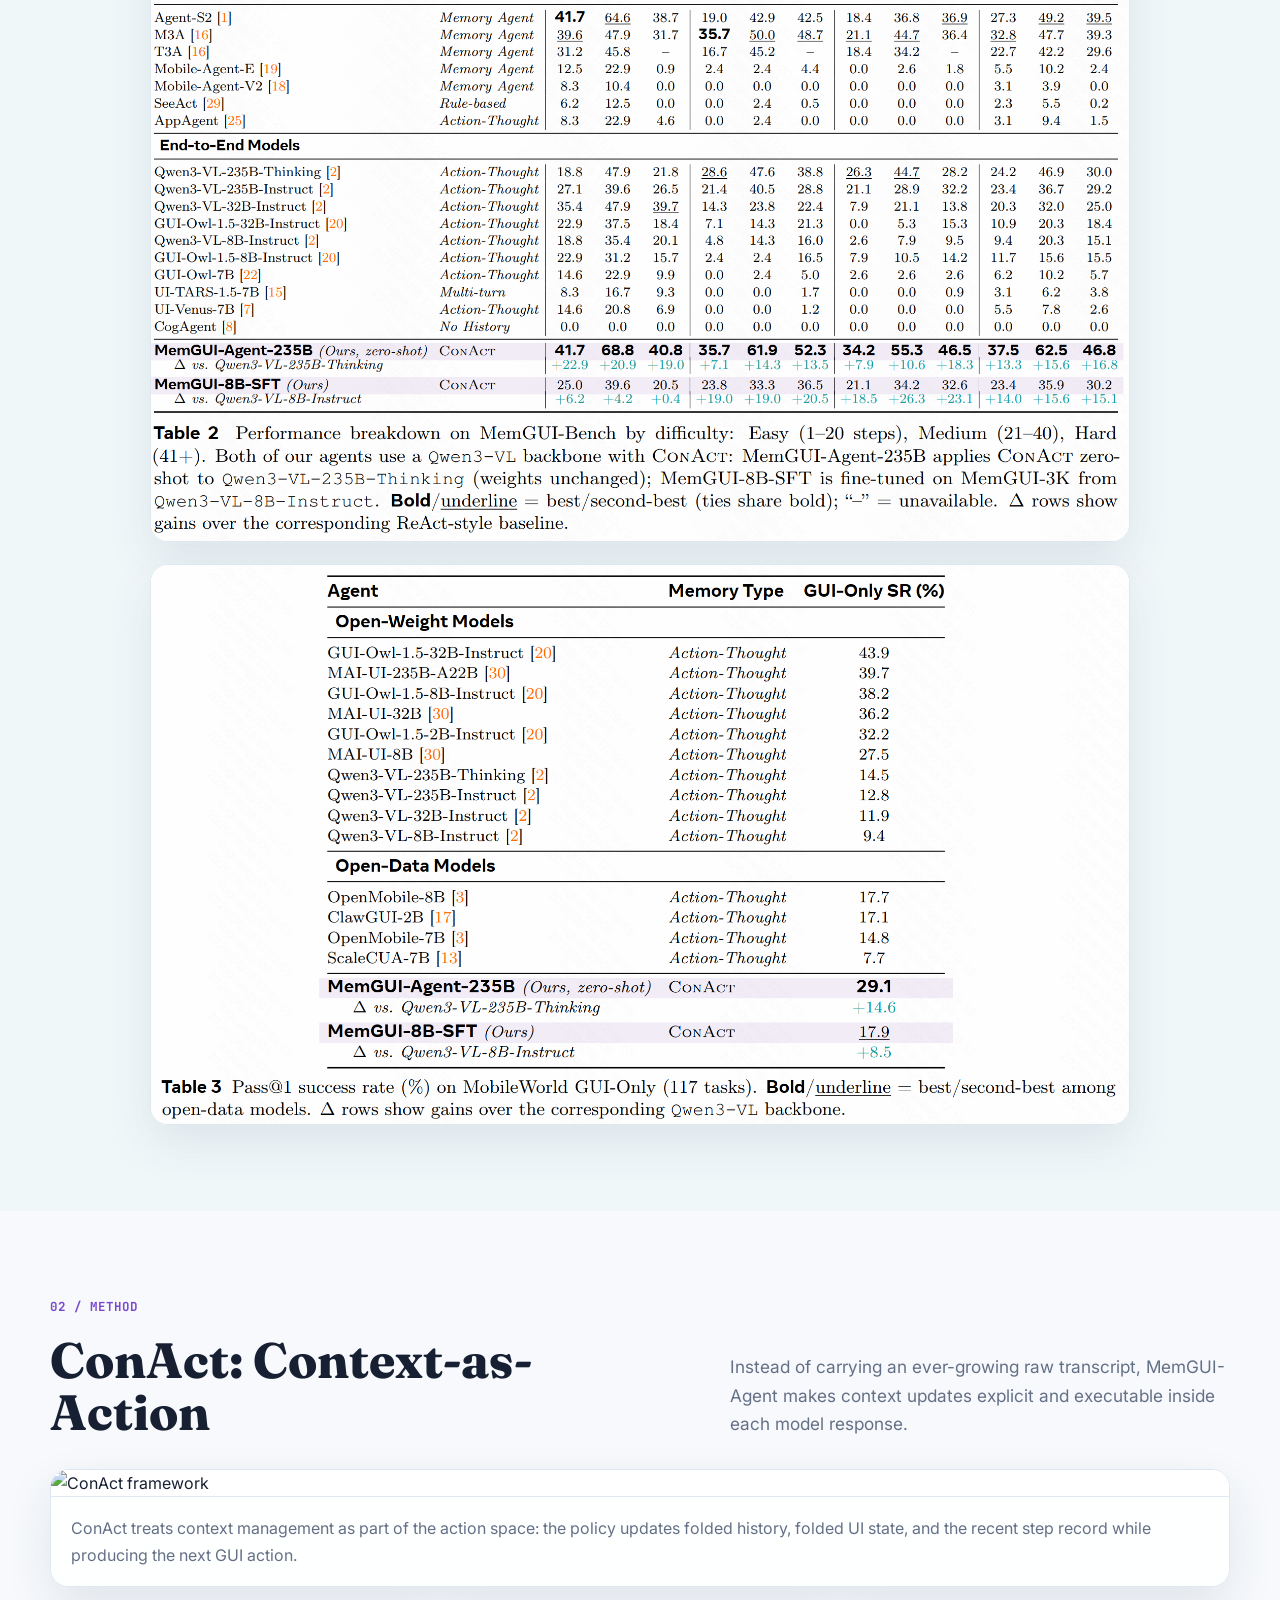
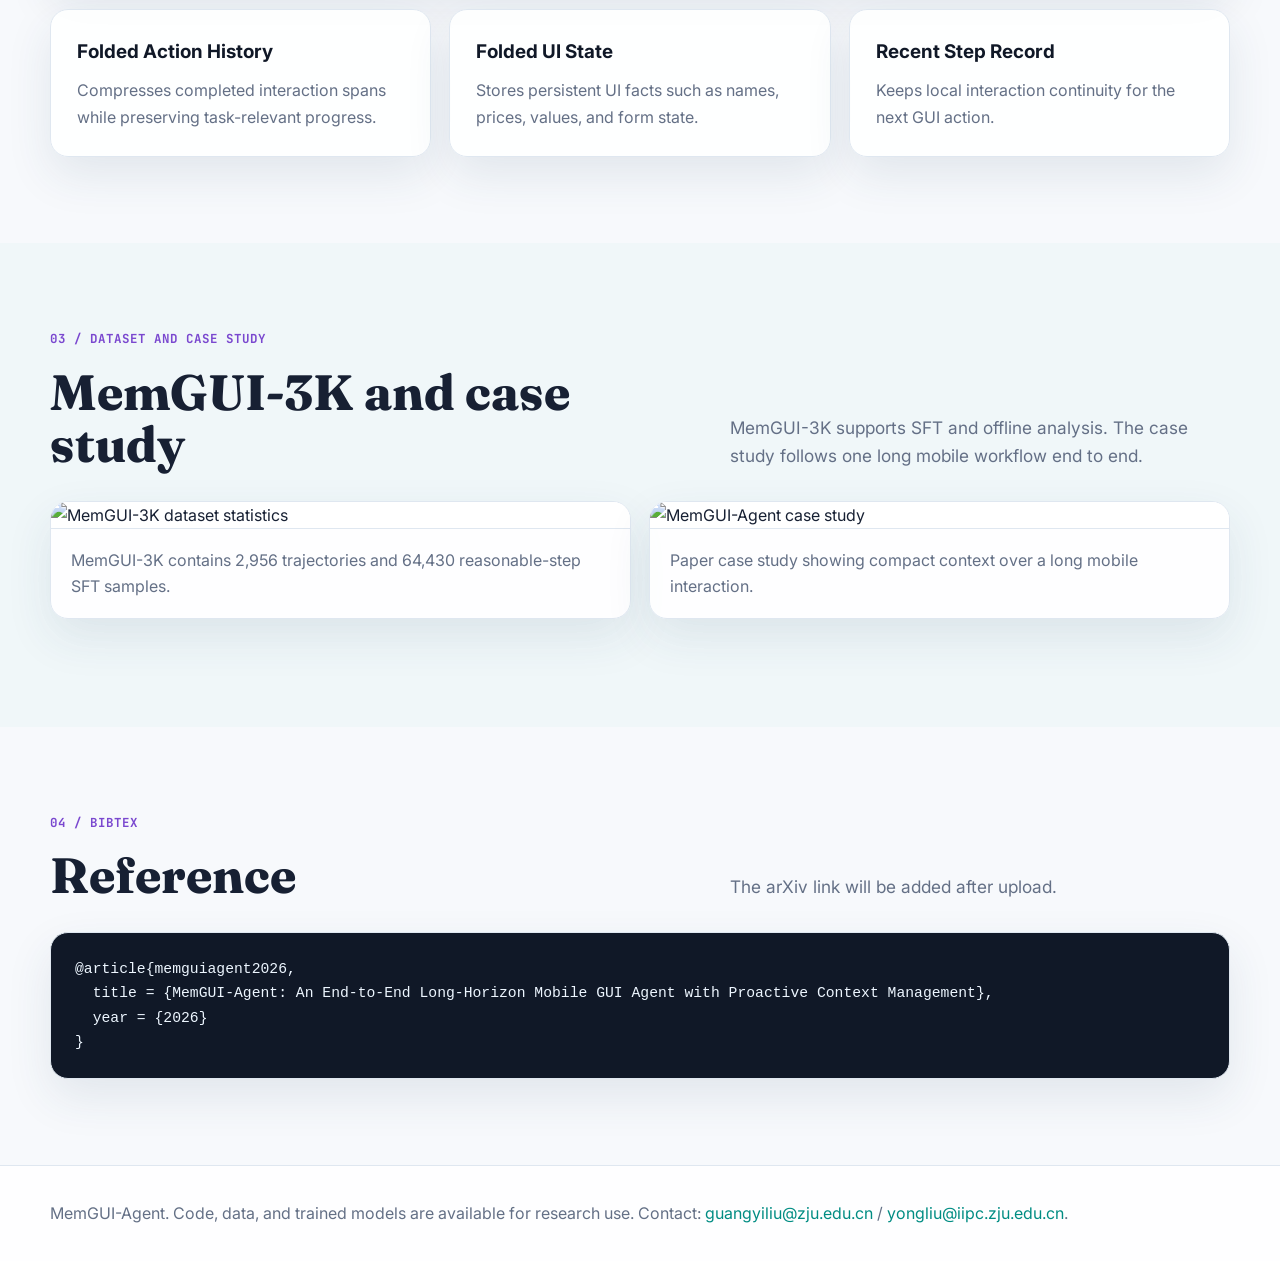
==== commit 48c786cf: "Add corresponding author contact" ====
--- a/index.html
+++ b/index.html
@@ -82,6 +82,8 @@
           <svg aria-hidden="true"><use href="#icon-mail"></use></svg>
           Contact:
           <a href="mailto:guangyiliu@zju.edu.cn">guangyiliu@zju.edu.cn</a>
+          <span>/</span>
+          <a href="mailto:yongliu@iipc.zju.edu.cn">yongliu@iipc.zju.edu.cn</a>
         </p>
         <p class="hero-copy">
           MemGUI-Agent uses ConAct, a Context-as-Action interface that folds
@@ -427,7 +429,10 @@
   <footer>
     <div class="wrap">
       MemGUI-Agent. Code, data, and trained models are available for research use.
-      Contact: <a href="mailto:guangyiliu@zju.edu.cn">guangyiliu@zju.edu.cn</a>.
+      Contact:
+      <a href="mailto:guangyiliu@zju.edu.cn">guangyiliu@zju.edu.cn</a>
+      /
+      <a href="mailto:yongliu@iipc.zju.edu.cn">yongliu@iipc.zju.edu.cn</a>.
     </div>
   </footer>
 </body>
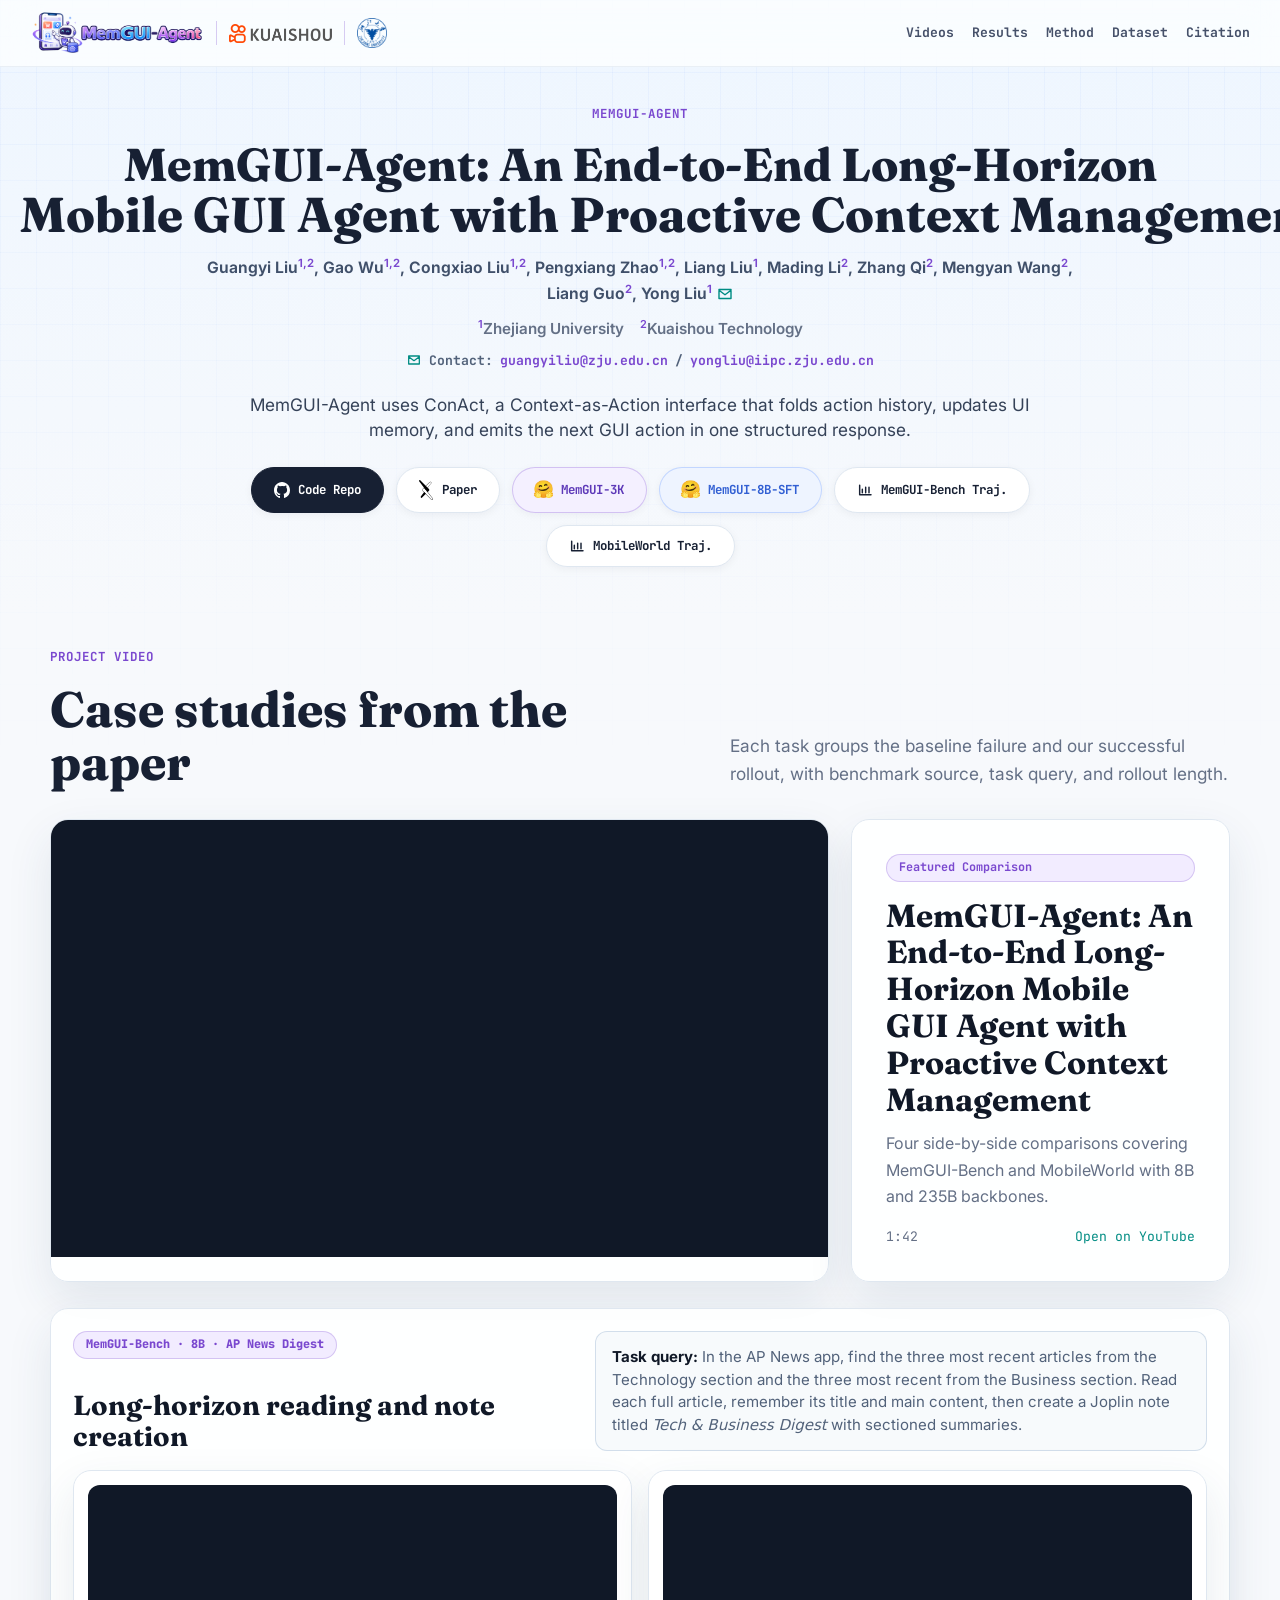
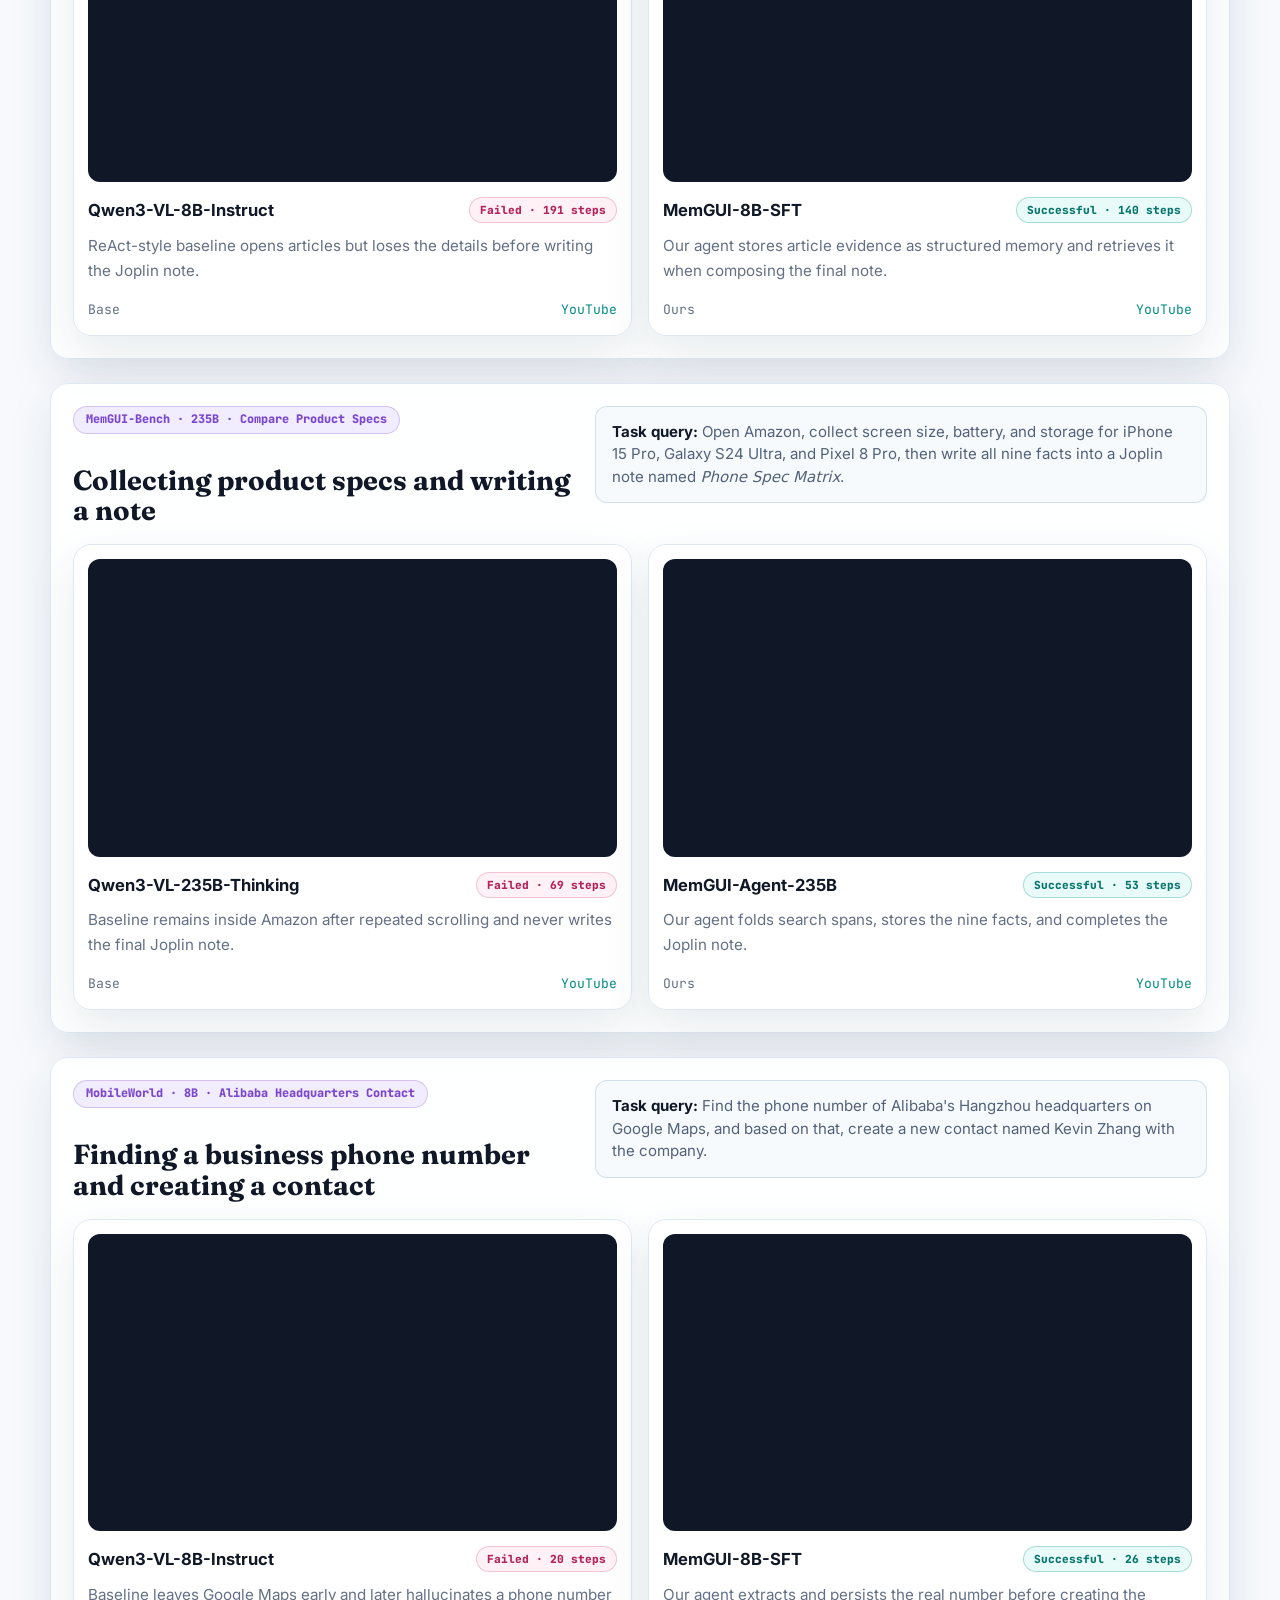
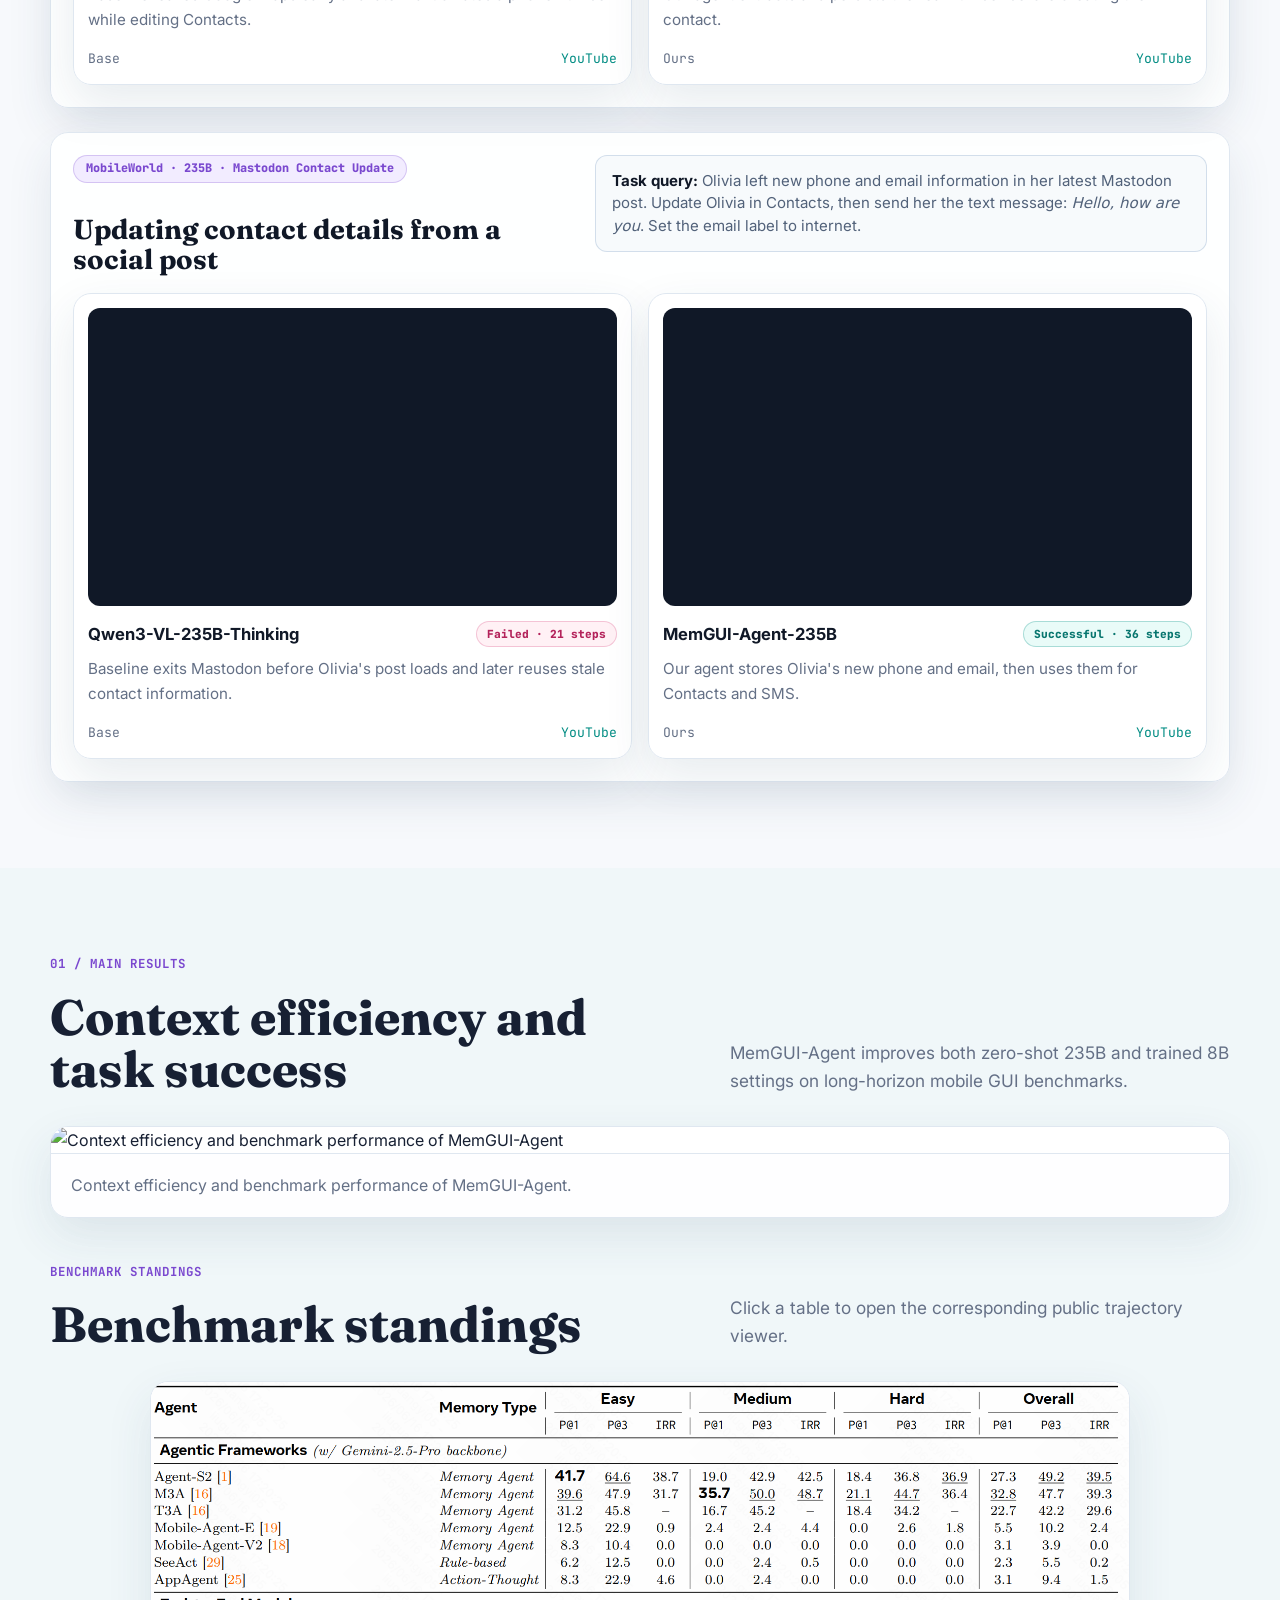
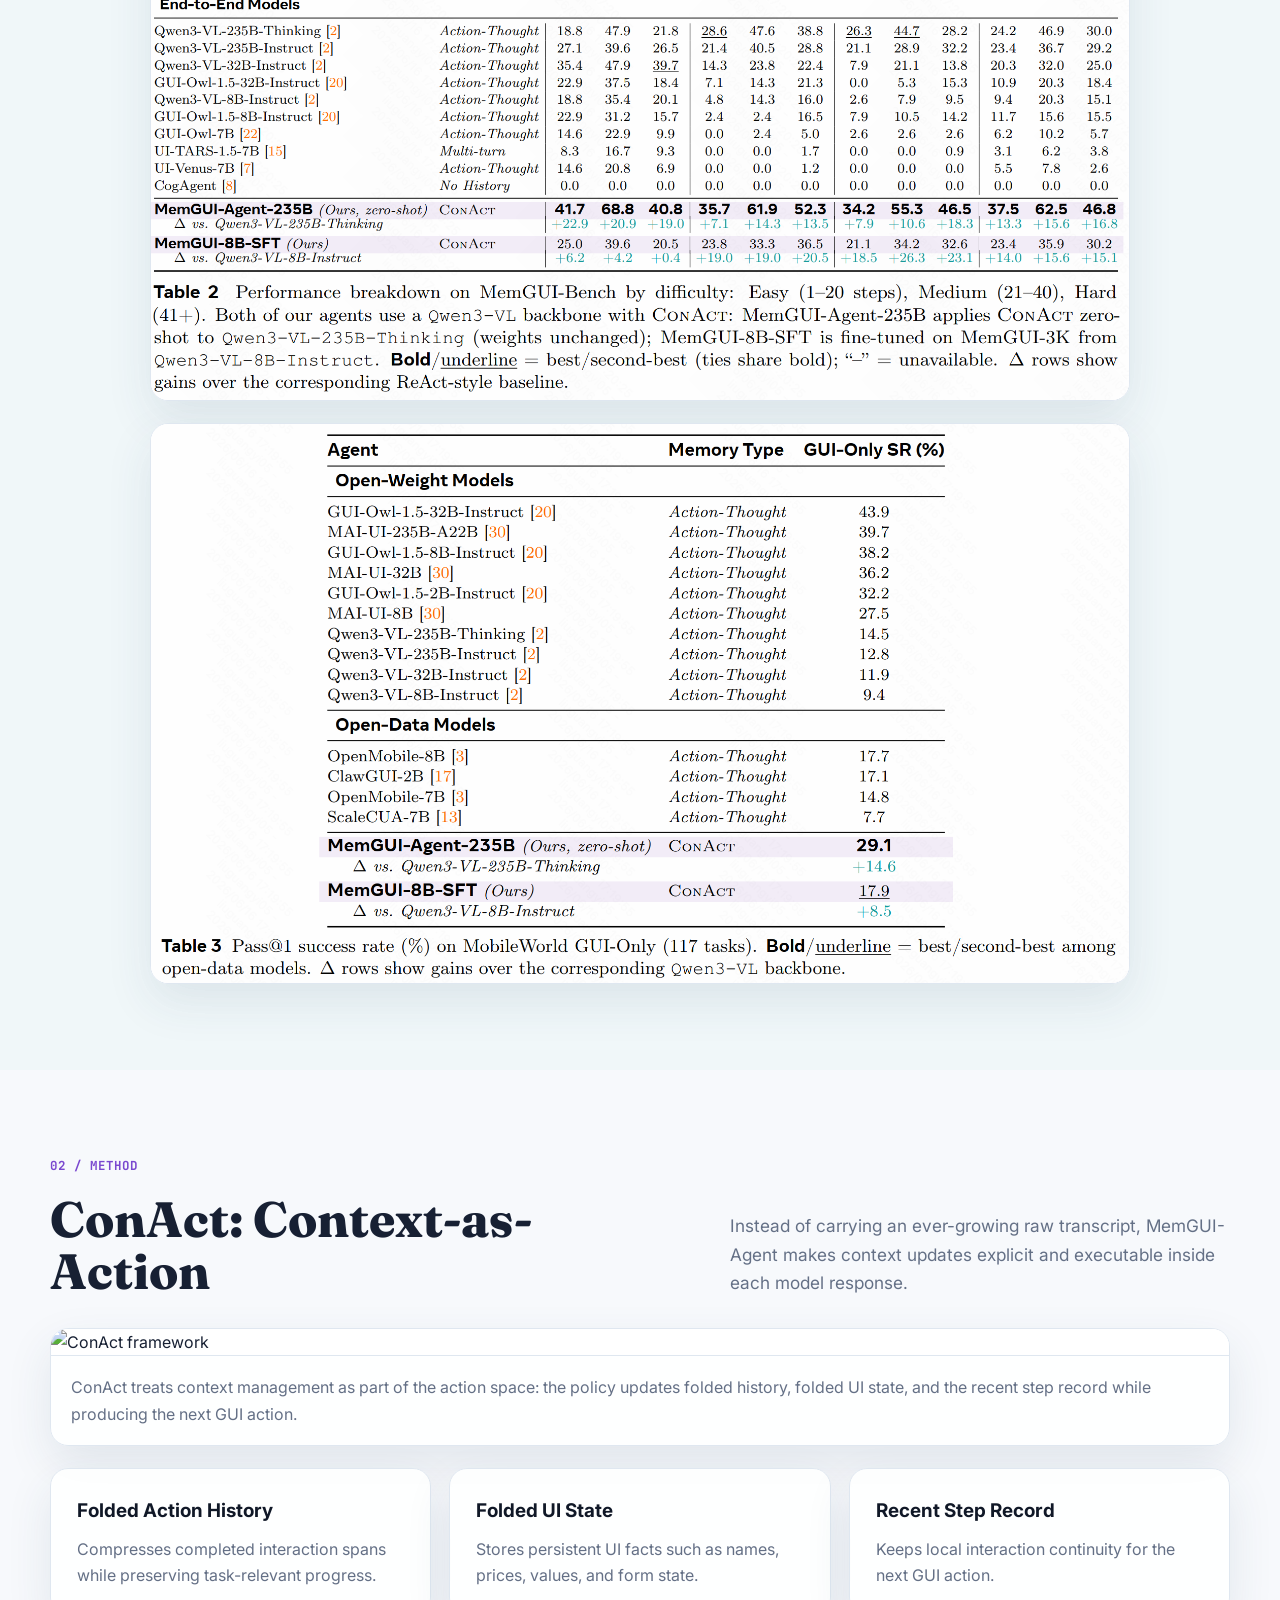
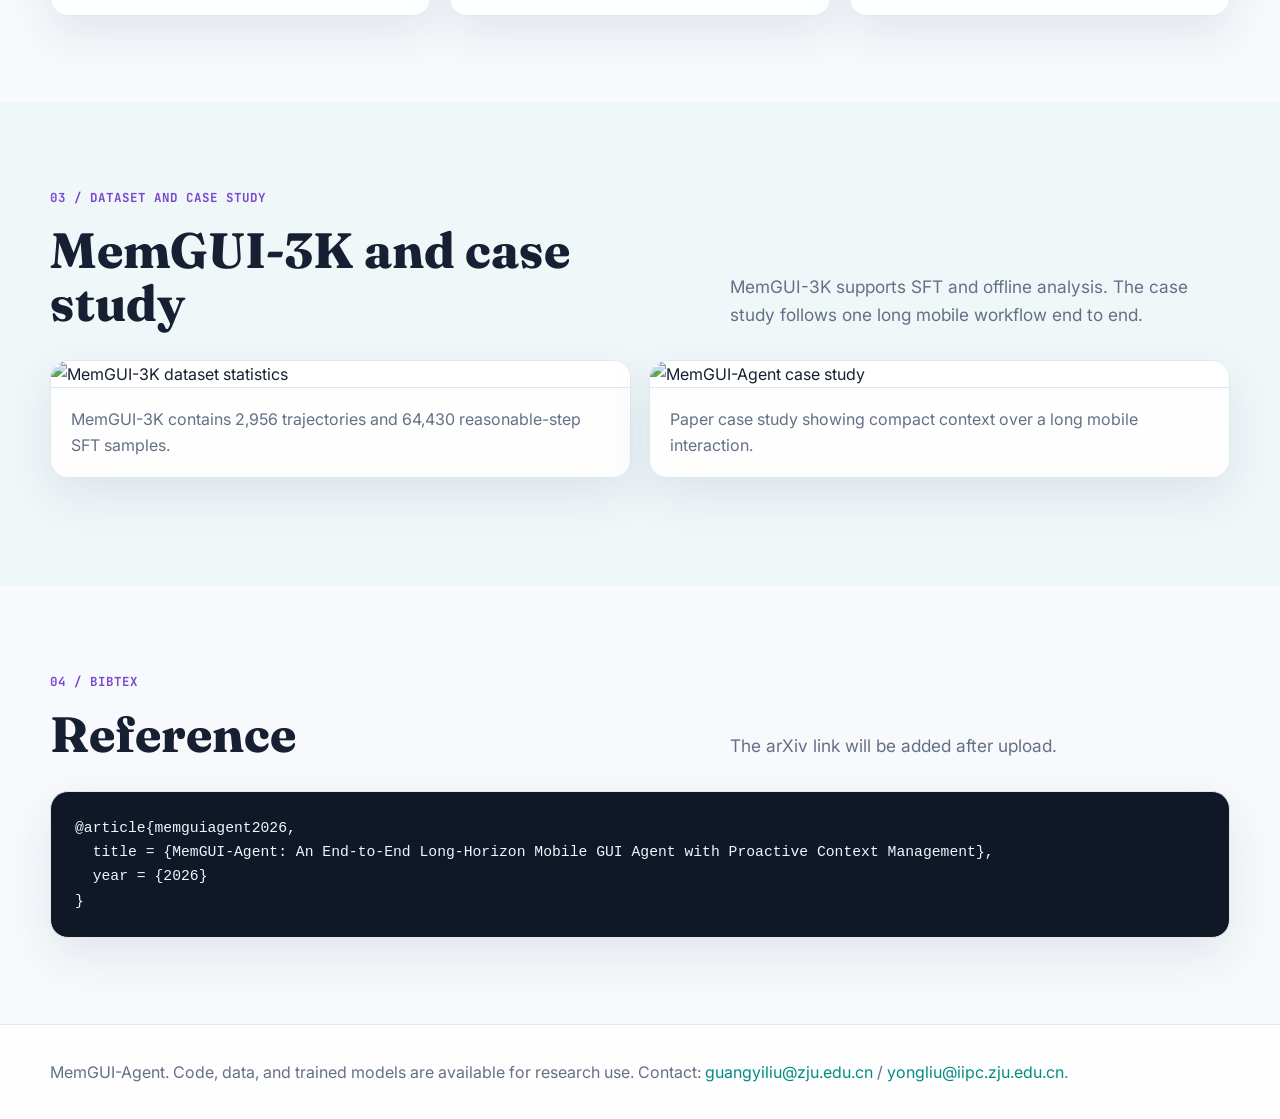
==== commit ac14a791: "Refine hero spacing and link icons" ====
--- a/index.html
+++ b/index.html
@@ -22,8 +22,8 @@
     <symbol id="icon-chart" viewBox="0 0 24 24">
       <path d="M4 19V5M4 19h17M8 16v-5M13 16V8M18 16v-8" />
     </symbol>
-    <symbol id="icon-github" viewBox="0 0 24 24">
-      <path d="M12 .5a12 12 0 0 0-3.8 23.4c.6.1.8-.2.8-.6v-2.1c-3.3.7-4-1.4-4-1.4-.5-1.3-1.3-1.7-1.3-1.7-1-.7.1-.7.1-.7 1.2.1 1.8 1.2 1.8 1.2 1 .1.6 2.6 1 3.2.8.5 2 .4 2.5.3.1-.8.4-1.3.7-1.6-2.6-.3-5.3-1.3-5.3-5.9 0-1.3.5-2.4 1.2-3.2-.1-.3-.5-1.6.1-3.2 0 0 1-.3 3.3 1.2a11.5 11.5 0 0 1 6 0c2.3-1.5 3.3-1.2 3.3-1.2.6 1.6.2 2.9.1 3.2.7.8 1.2 1.9 1.2 3.2 0 4.6-2.7 5.6-5.3 5.9.4.3.8 1 .8 2.1v3.1c0 .4.2.7.8.6A12 12 0 0 0 12 .5Z" />
+    <symbol id="icon-github" viewBox="0 0 16 16">
+      <path d="M8 0C3.58 0 0 3.67 0 8.2c0 3.62 2.29 6.69 5.47 7.78.4.08.55-.18.55-.4 0-.2-.01-.86-.01-1.56-2.01.38-2.53-.5-2.69-.95-.09-.23-.48-.95-.82-1.14-.28-.15-.68-.52-.01-.53.63-.01 1.08.59 1.23.83.72 1.24 1.87.89 2.33.68.07-.53.28-.89.51-1.09-1.78-.21-3.64-.91-3.64-4.03 0-.89.31-1.62.82-2.19-.08-.21-.36-1.04.08-2.16 0 0 .67-.22 2.2.84A7.42 7.42 0 0 1 8 4.01c.68 0 1.36.09 2 .27 1.53-1.06 2.2-.84 2.2-.84.44 1.12.16 1.95.08 2.16.51.57.82 1.3.82 2.19 0 3.13-1.87 3.82-3.65 4.03.29.26.54.75.54 1.51 0 1.09-.01 1.97-.01 2.24 0 .22.15.48.55.4A8.1 8.1 0 0 0 16 8.2C16 3.67 12.42 0 8 0Z" />
     </symbol>
     <symbol id="icon-paper" viewBox="0 0 24 24">
       <path d="M6 3h8l4 4v14H6zM14 3v5h4M9 12h6M9 16h6" />
@@ -64,8 +64,8 @@
       <div class="hero-content">
         <p class="eyebrow">MemGUI-Agent</p>
         <h1>
-          <span class="title-line">MemGUI-Agent: An End-to-End Long-Horizon</span>
-          <span class="title-line">Mobile GUI Agent with Proactive Context Management</span>
+          <span class="title-line title-line-1">MemGUI-Agent: An End-to-End Long-Horizon</span>
+          <span class="title-line title-line-2">Mobile GUI Agent with Proactive Context Management</span>
         </h1>
         <p class="hero-authors">
           Guangyi Liu<sup>1,2</sup>, Gao Wu<sup>1,2</sup>, Congxiao Liu<sup>1,2</sup>,
@@ -101,11 +101,11 @@
           Paper
         </a>
         <a class="button accent" href="https://huggingface.co/datasets/lgy0404/MemGUI-3K" target="_blank" rel="noopener">
-          <svg class="button-icon fill-icon hf-icon"><use href="#icon-hf"></use></svg>
+          <span class="hf-emoji" aria-hidden="true">🤗</span>
           MemGUI-3K
         </a>
         <a class="button accent soft" href="https://huggingface.co/lgy0404/MemGUI-8B-SFT" target="_blank" rel="noopener">
-          <svg class="button-icon fill-icon hf-icon"><use href="#icon-hf"></use></svg>
+          <span class="hf-emoji" aria-hidden="true">🤗</span>
           MemGUI-8B-SFT
         </a>
         <a class="button secondary" href="https://lgy0404.github.io/MemGUI-Bench/" target="_blank" rel="noopener">
--- a/css/agent.css
+++ b/css/agent.css
@@ -161,10 +161,10 @@
 }
 
 .hero {
-  min-height: 78vh;
+  min-height: 0;
   display: flex;
   align-items: center;
-  padding: 116px 0 74px;
+  padding: 104px 0 34px;
 }
 
 .hero-inner {
@@ -204,6 +204,14 @@
   white-space: nowrap;
 }
 
+.title-line-1 {
+  font-size: 0.96em;
+}
+
+.title-line-2 {
+  font-size: 1.02em;
+}
+
 .hero-copy {
   max-width: 780px;
   margin: 16px auto 0;
@@ -283,7 +291,7 @@
   flex-wrap: wrap;
   justify-content: center;
   gap: 12px;
-  margin: 28px auto 0;
+  margin: 24px auto 0;
   max-width: 880px;
 }
 
@@ -372,8 +380,15 @@
   object-fit: contain;
 }
 
-.hf-icon {
-  color: #f59e0b;
+.hf-emoji {
+  display: inline-flex;
+  width: 18px;
+  height: 18px;
+  align-items: center;
+  justify-content: center;
+  flex: 0 0 auto;
+  font-size: 1.06rem;
+  line-height: 1;
 }
 
 .button.primary {
@@ -408,6 +423,10 @@
 
 .section {
   padding: 86px 0;
+}
+
+#videos {
+  padding-top: 46px;
 }
 
 .section.alt {
@@ -927,7 +946,11 @@
 
   .hero {
     min-height: auto;
-    padding: 168px 0 58px;
+    padding: 142px 0 34px;
+  }
+
+  #videos {
+    padding-top: 38px;
   }
 
   h1 {
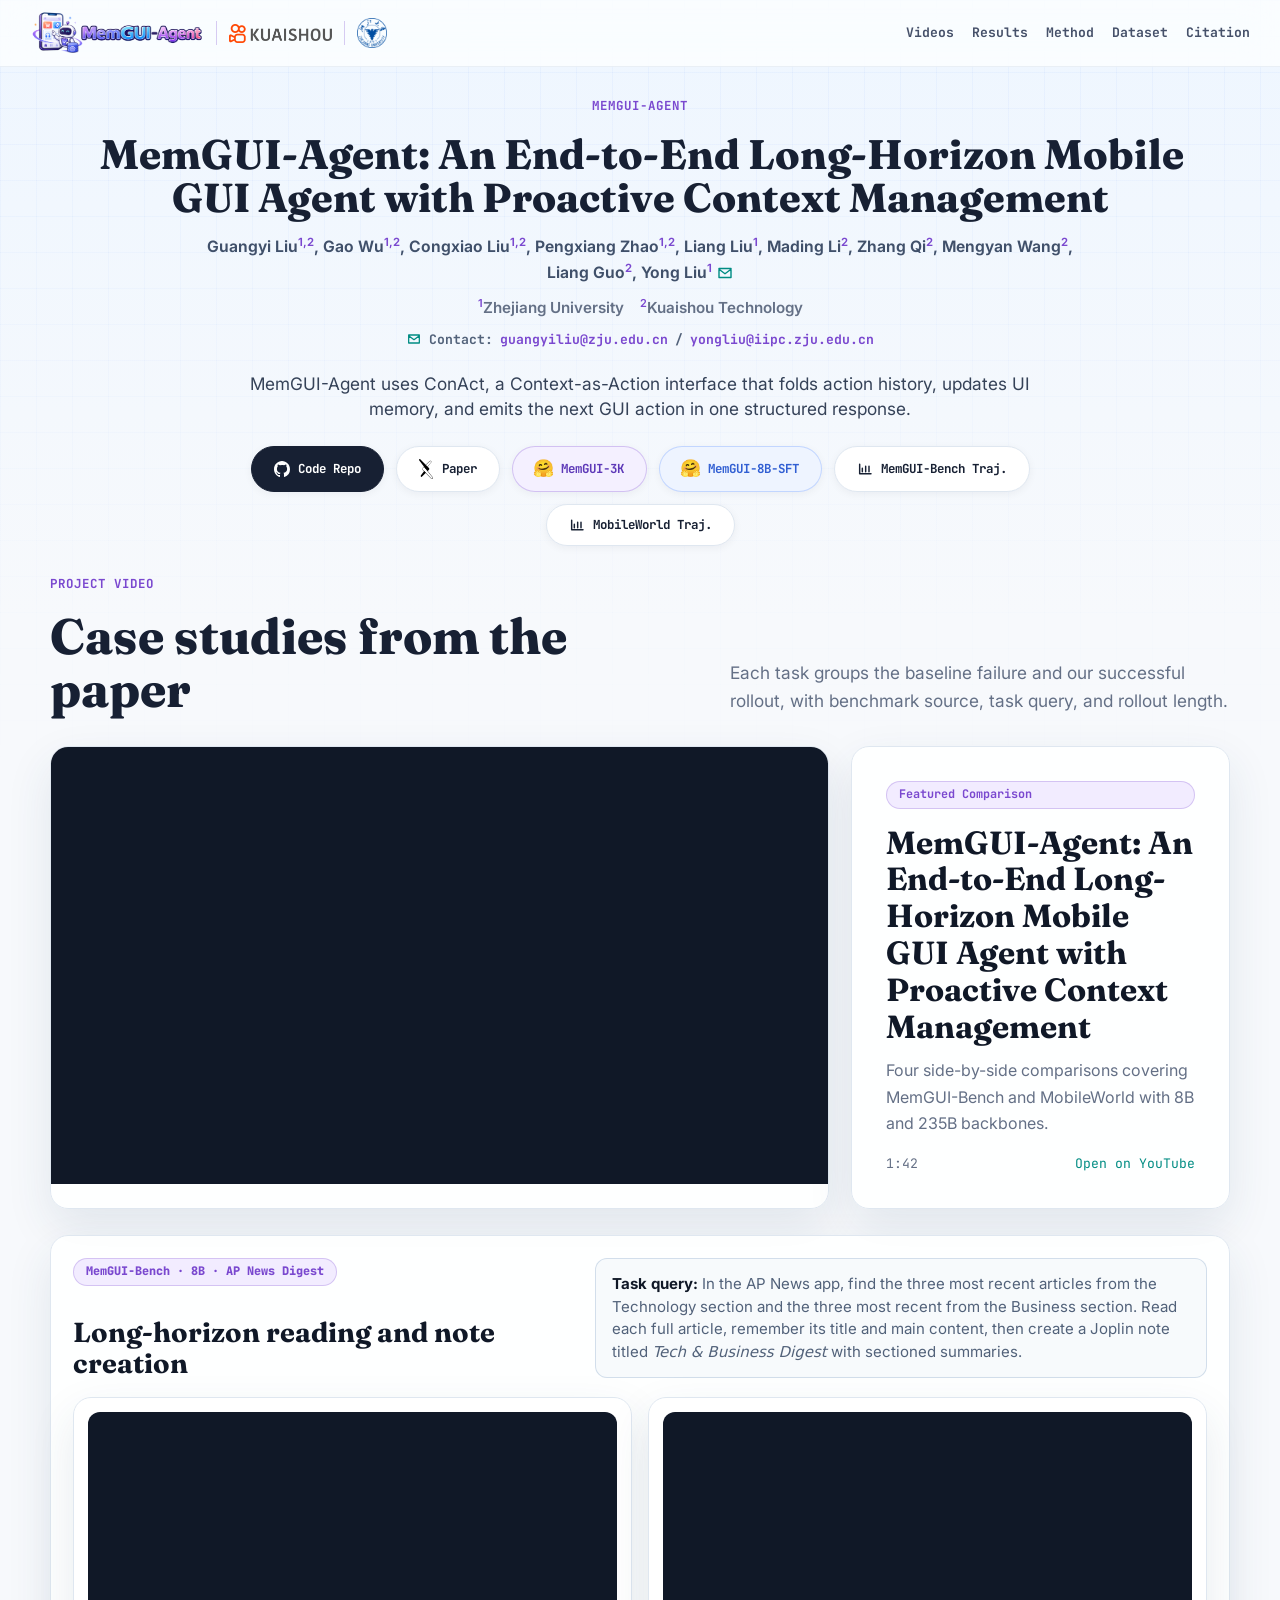
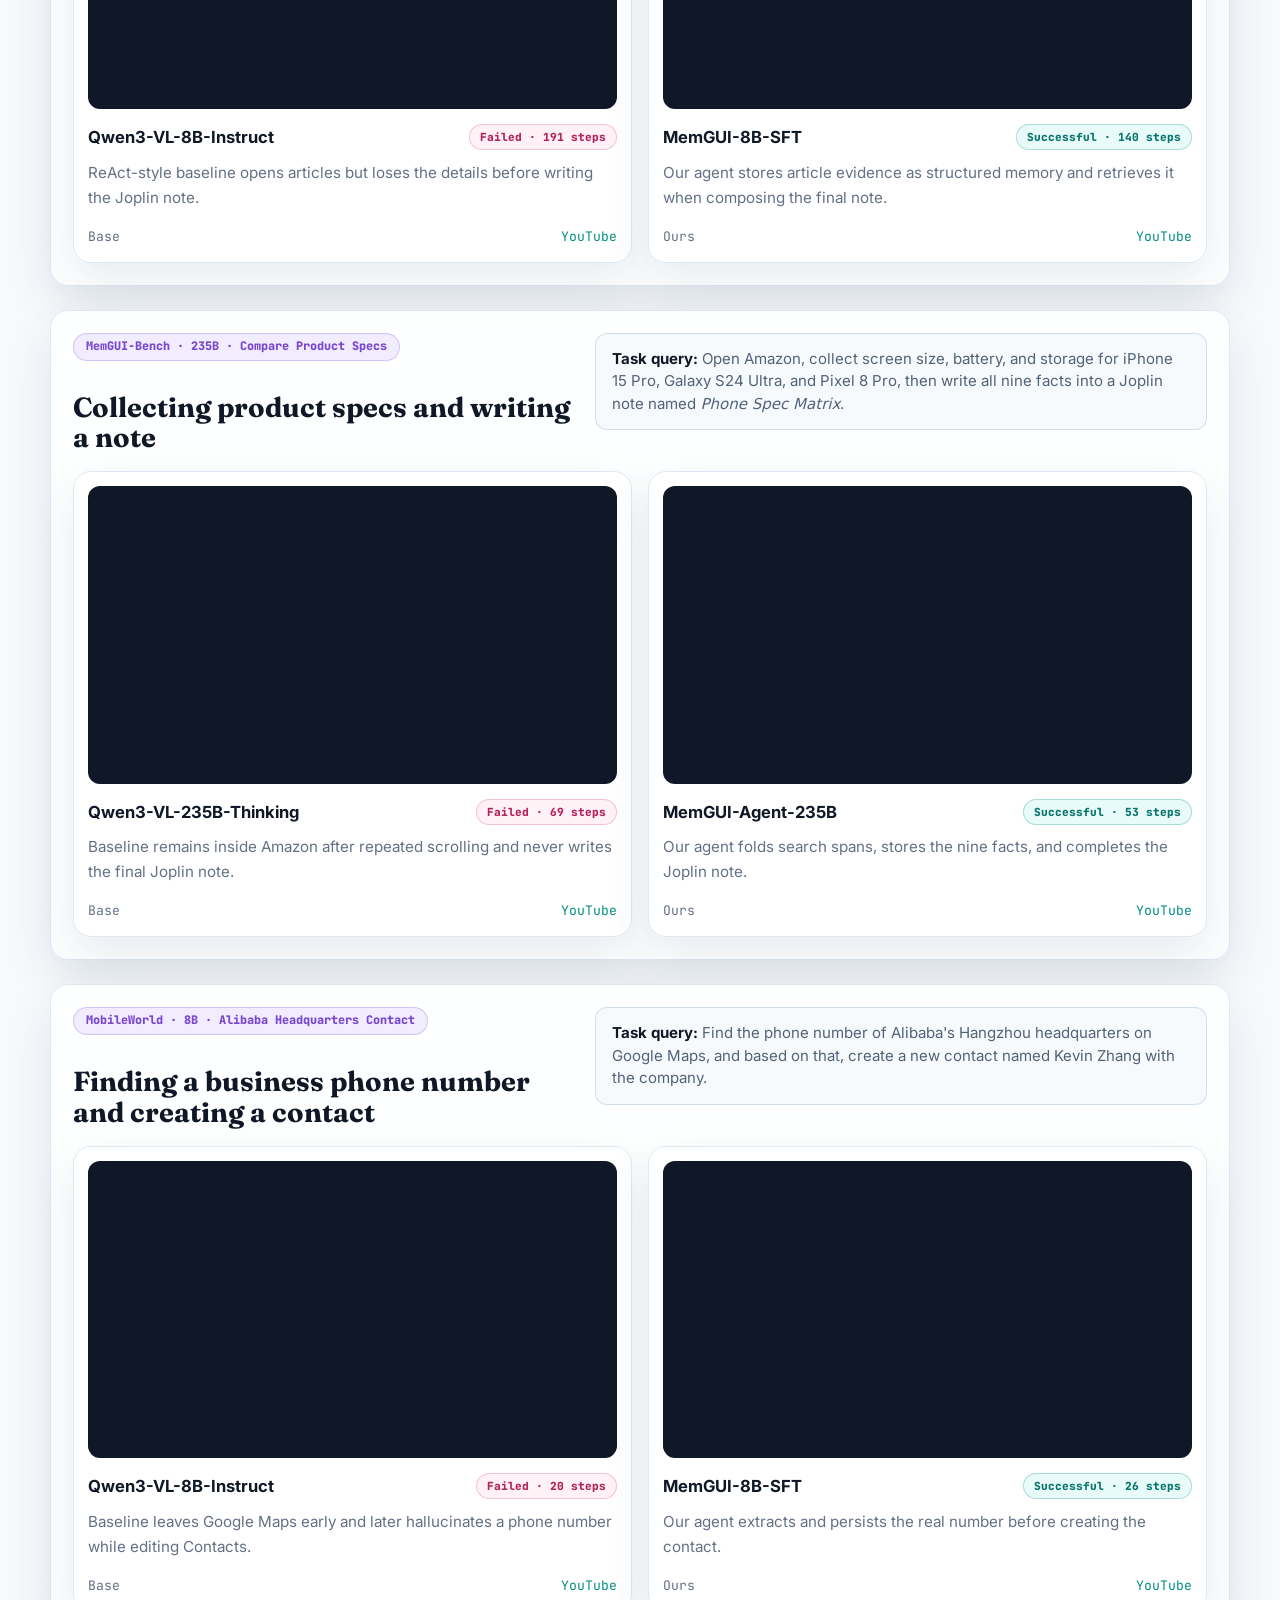
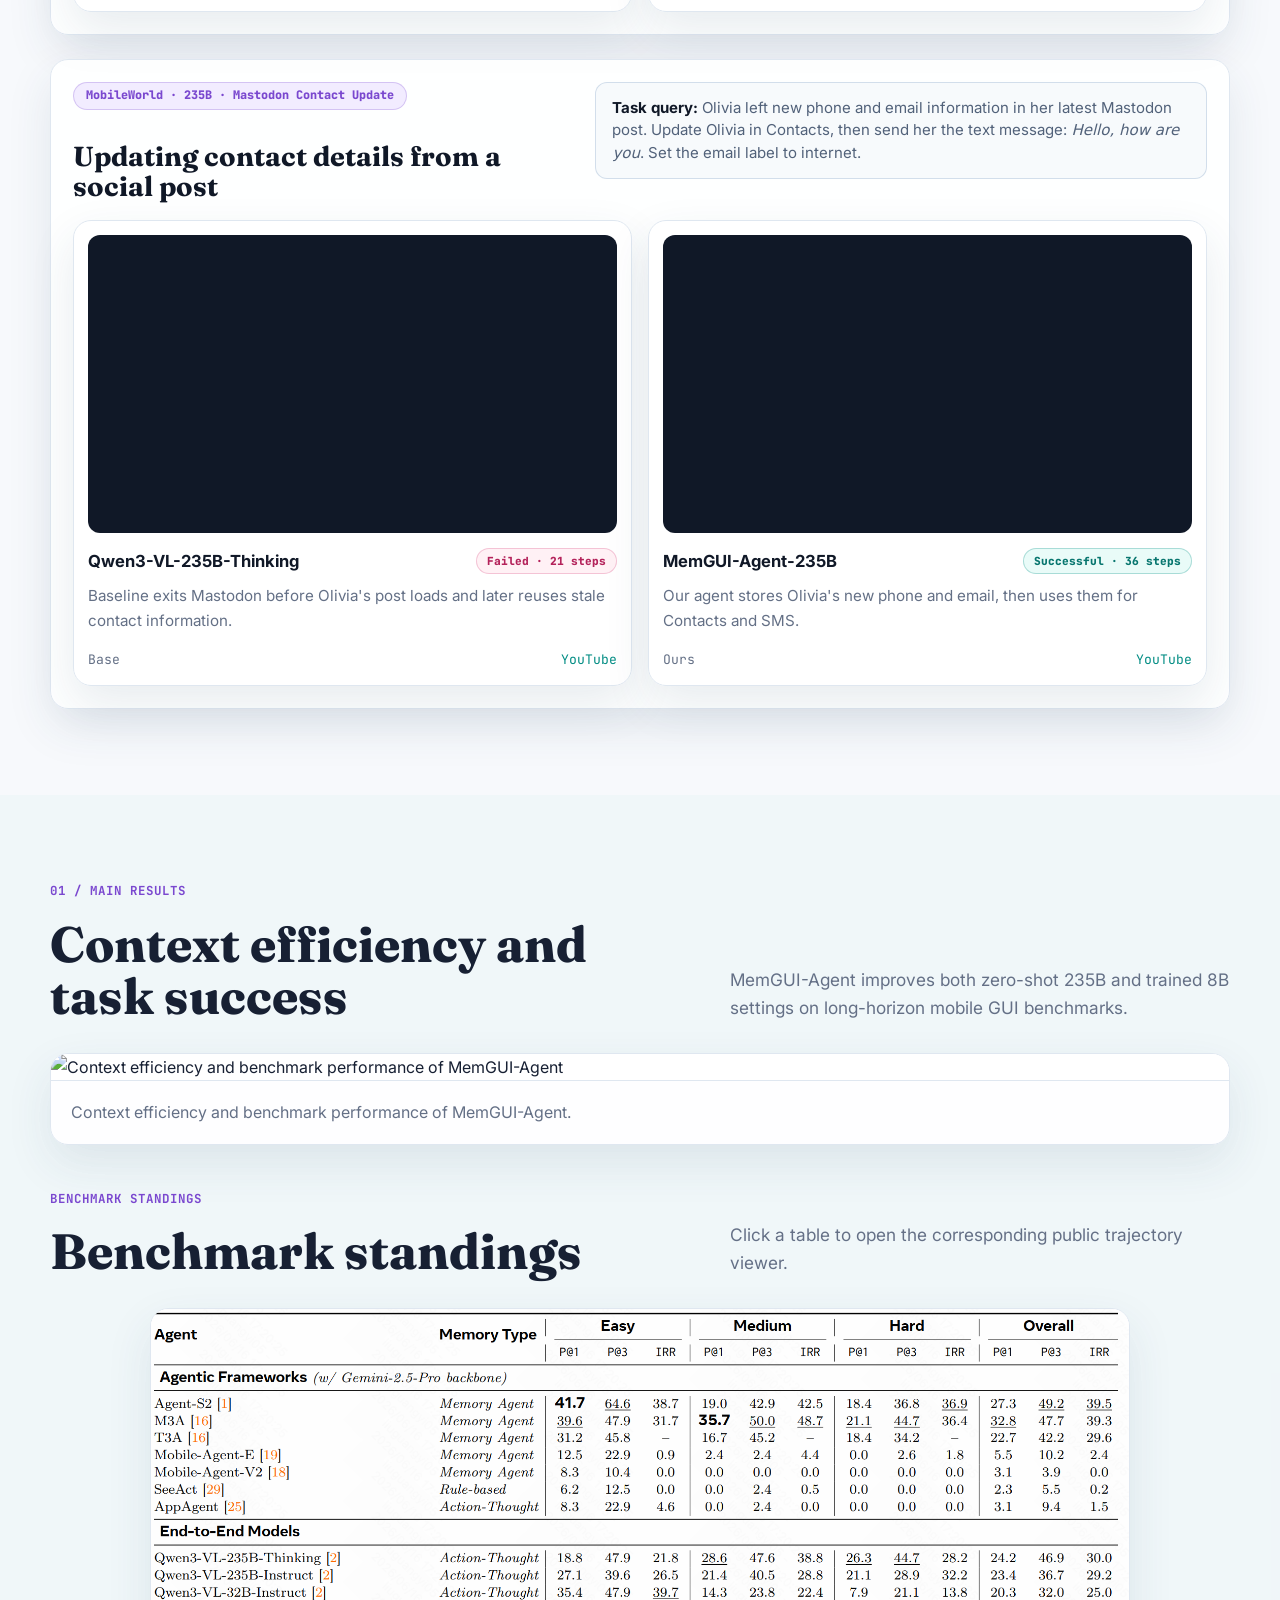
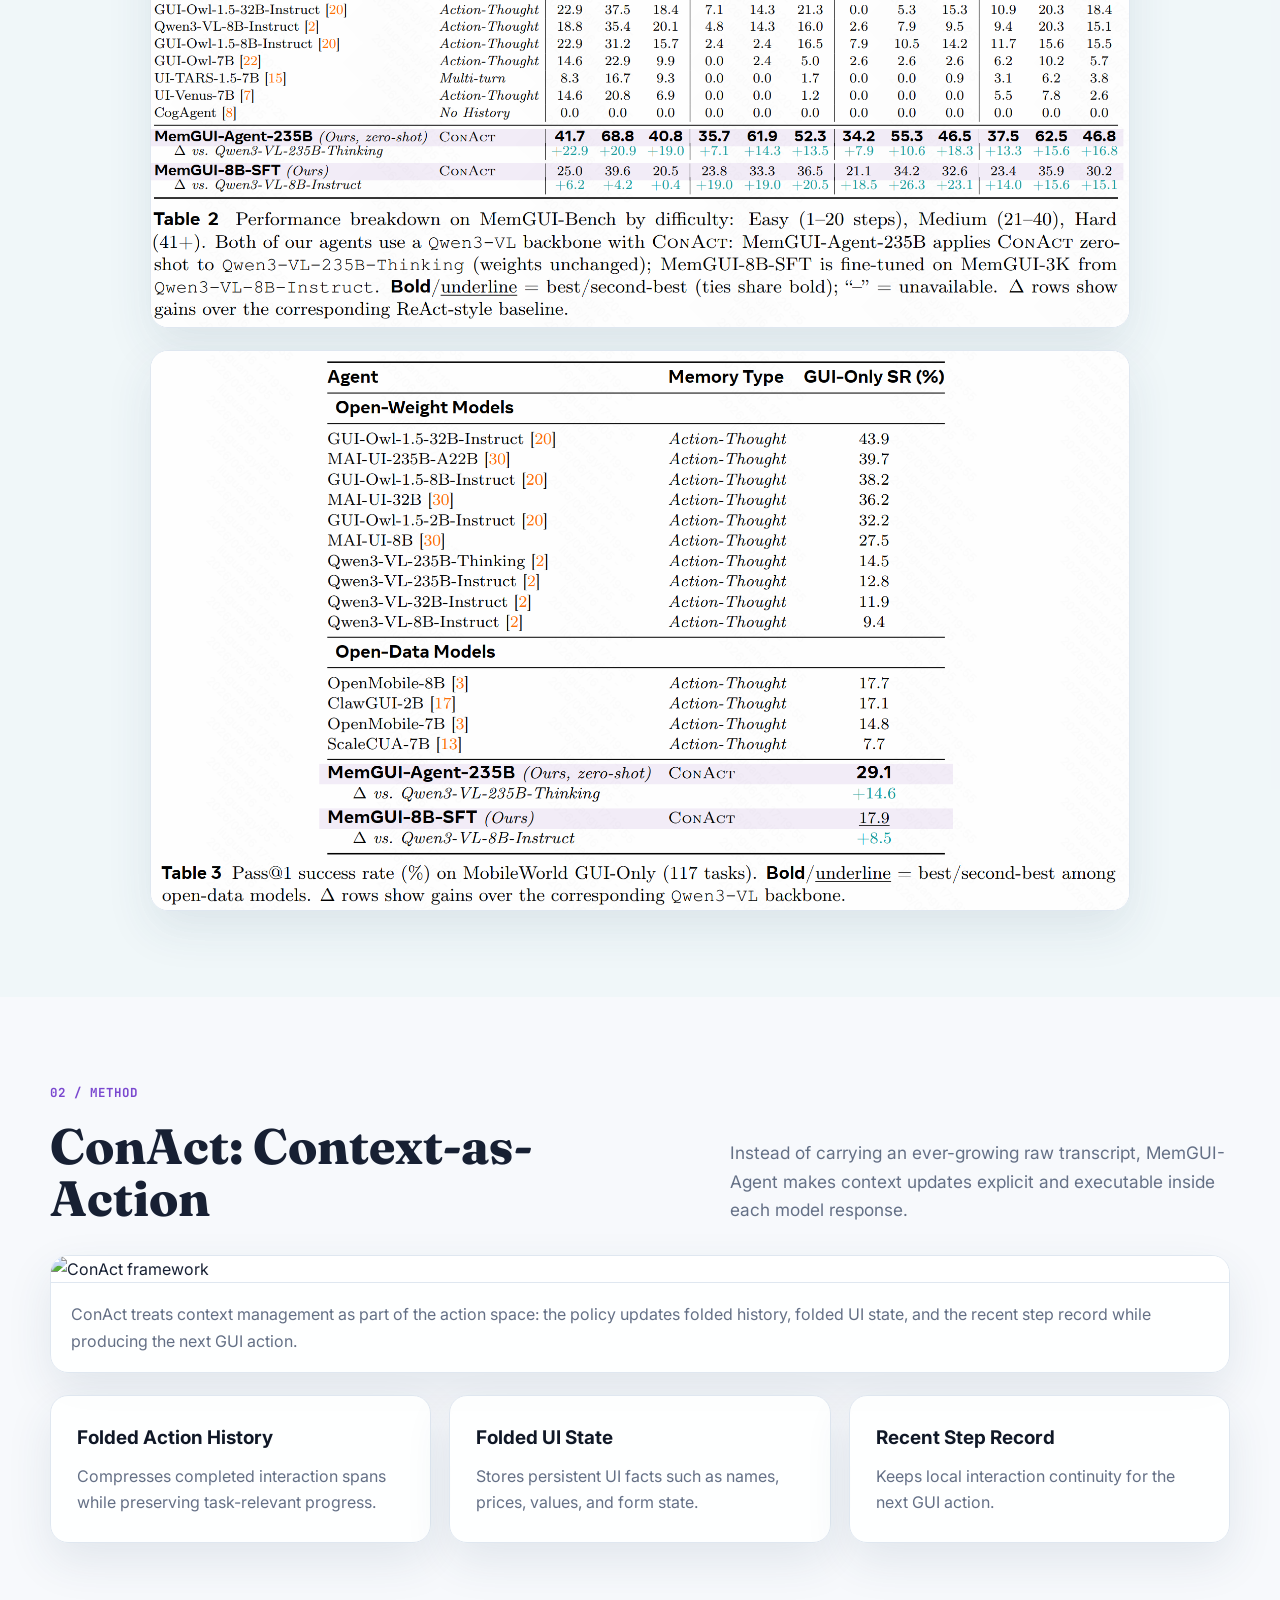
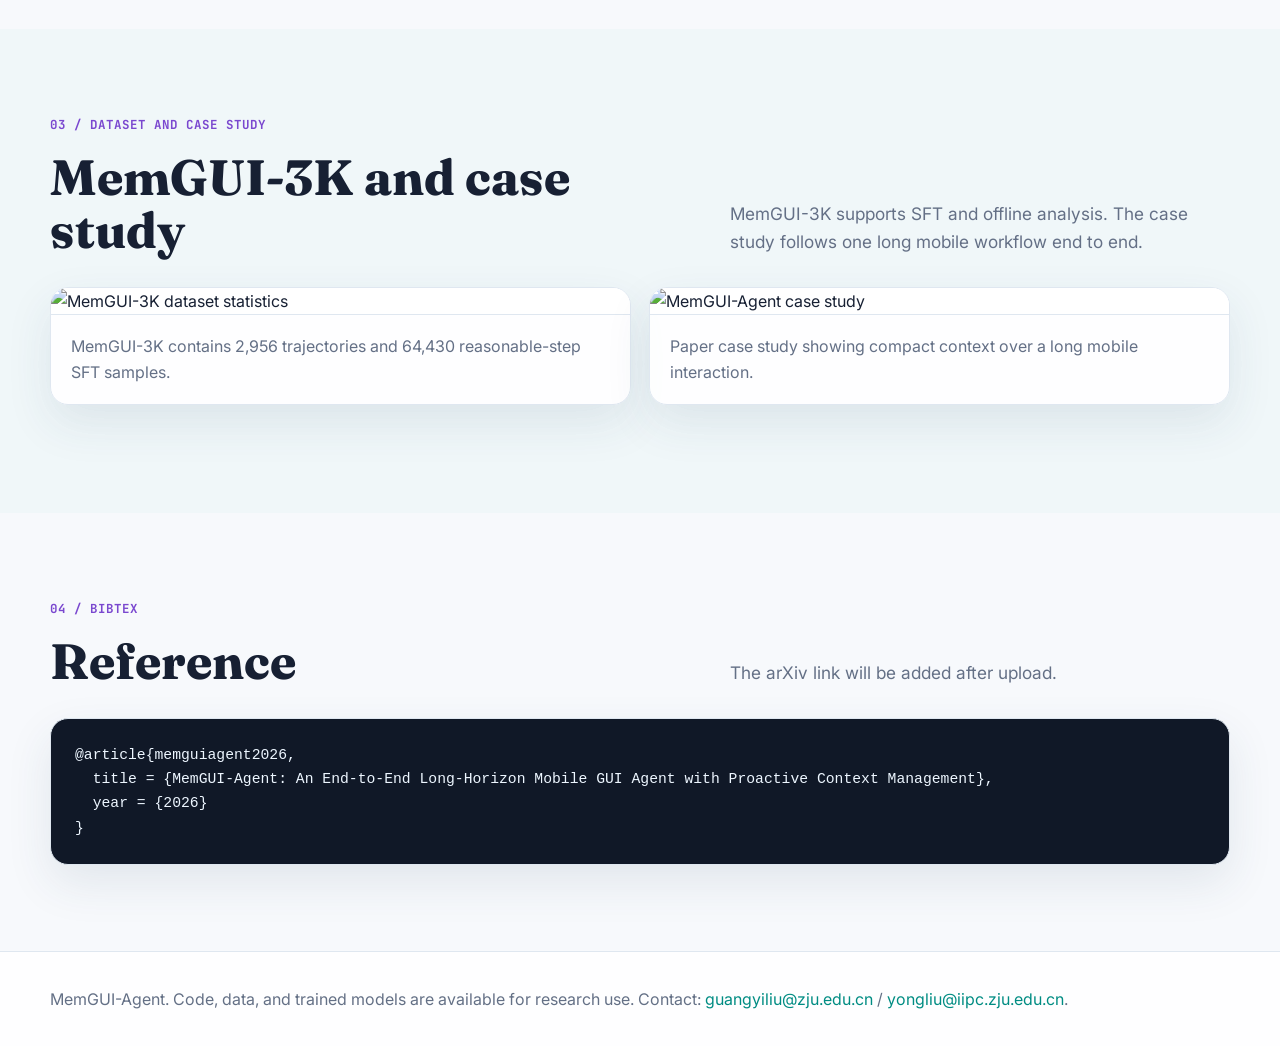
==== commit 6afb479f: "Tighten hero title and spacing" ====
--- a/index.html
+++ b/index.html
@@ -64,8 +64,8 @@
       <div class="hero-content">
         <p class="eyebrow">MemGUI-Agent</p>
         <h1>
-          <span class="title-line title-line-1">MemGUI-Agent: An End-to-End Long-Horizon</span>
-          <span class="title-line title-line-2">Mobile GUI Agent with Proactive Context Management</span>
+          <span class="title-line title-line-1">MemGUI-Agent: An End-to-End Long-Horizon Mobile</span>
+          <span class="title-line title-line-2">GUI Agent with Proactive Context Management</span>
         </h1>
         <p class="hero-authors">
           Guangyi Liu<sup>1,2</sup>, Gao Wu<sup>1,2</sup>, Congxiao Liu<sup>1,2</sup>,
--- a/css/agent.css
+++ b/css/agent.css
@@ -164,11 +164,11 @@
   min-height: 0;
   display: flex;
   align-items: center;
-  padding: 104px 0 34px;
+  padding: 96px 0 12px;
 }
 
 .hero-inner {
-  width: min(1260px, calc(100% - 40px));
+  width: min(1120px, calc(100% - 48px));
   margin: 0 auto;
   text-align: center;
 }
@@ -189,13 +189,13 @@
 }
 
 h1 {
-  max-width: 1260px;
+  max-width: 1080px;
   margin: 0 auto;
   color: var(--ink);
   font-family: var(--display);
-  font-size: clamp(3rem, 3.75vw, 3.38rem);
+  font-size: clamp(2.58rem, 3.05vw, 2.95rem);
   font-weight: 760;
-  line-height: 1.04;
+  line-height: 1.05;
   letter-spacing: 0;
 }
 
@@ -205,11 +205,11 @@
 }
 
 .title-line-1 {
-  font-size: 0.96em;
+  font-size: 1em;
 }
 
 .title-line-2 {
-  font-size: 1.02em;
+  font-size: 0.98em;
 }
 
 .hero-copy {
@@ -426,7 +426,7 @@
 }
 
 #videos {
-  padding-top: 46px;
+  padding-top: 16px;
 }
 
 .section.alt {
@@ -946,11 +946,11 @@
 
   .hero {
     min-height: auto;
-    padding: 142px 0 34px;
+    padding: 132px 0 18px;
   }
 
   #videos {
-    padding-top: 38px;
+    padding-top: 18px;
   }
 
   h1 {
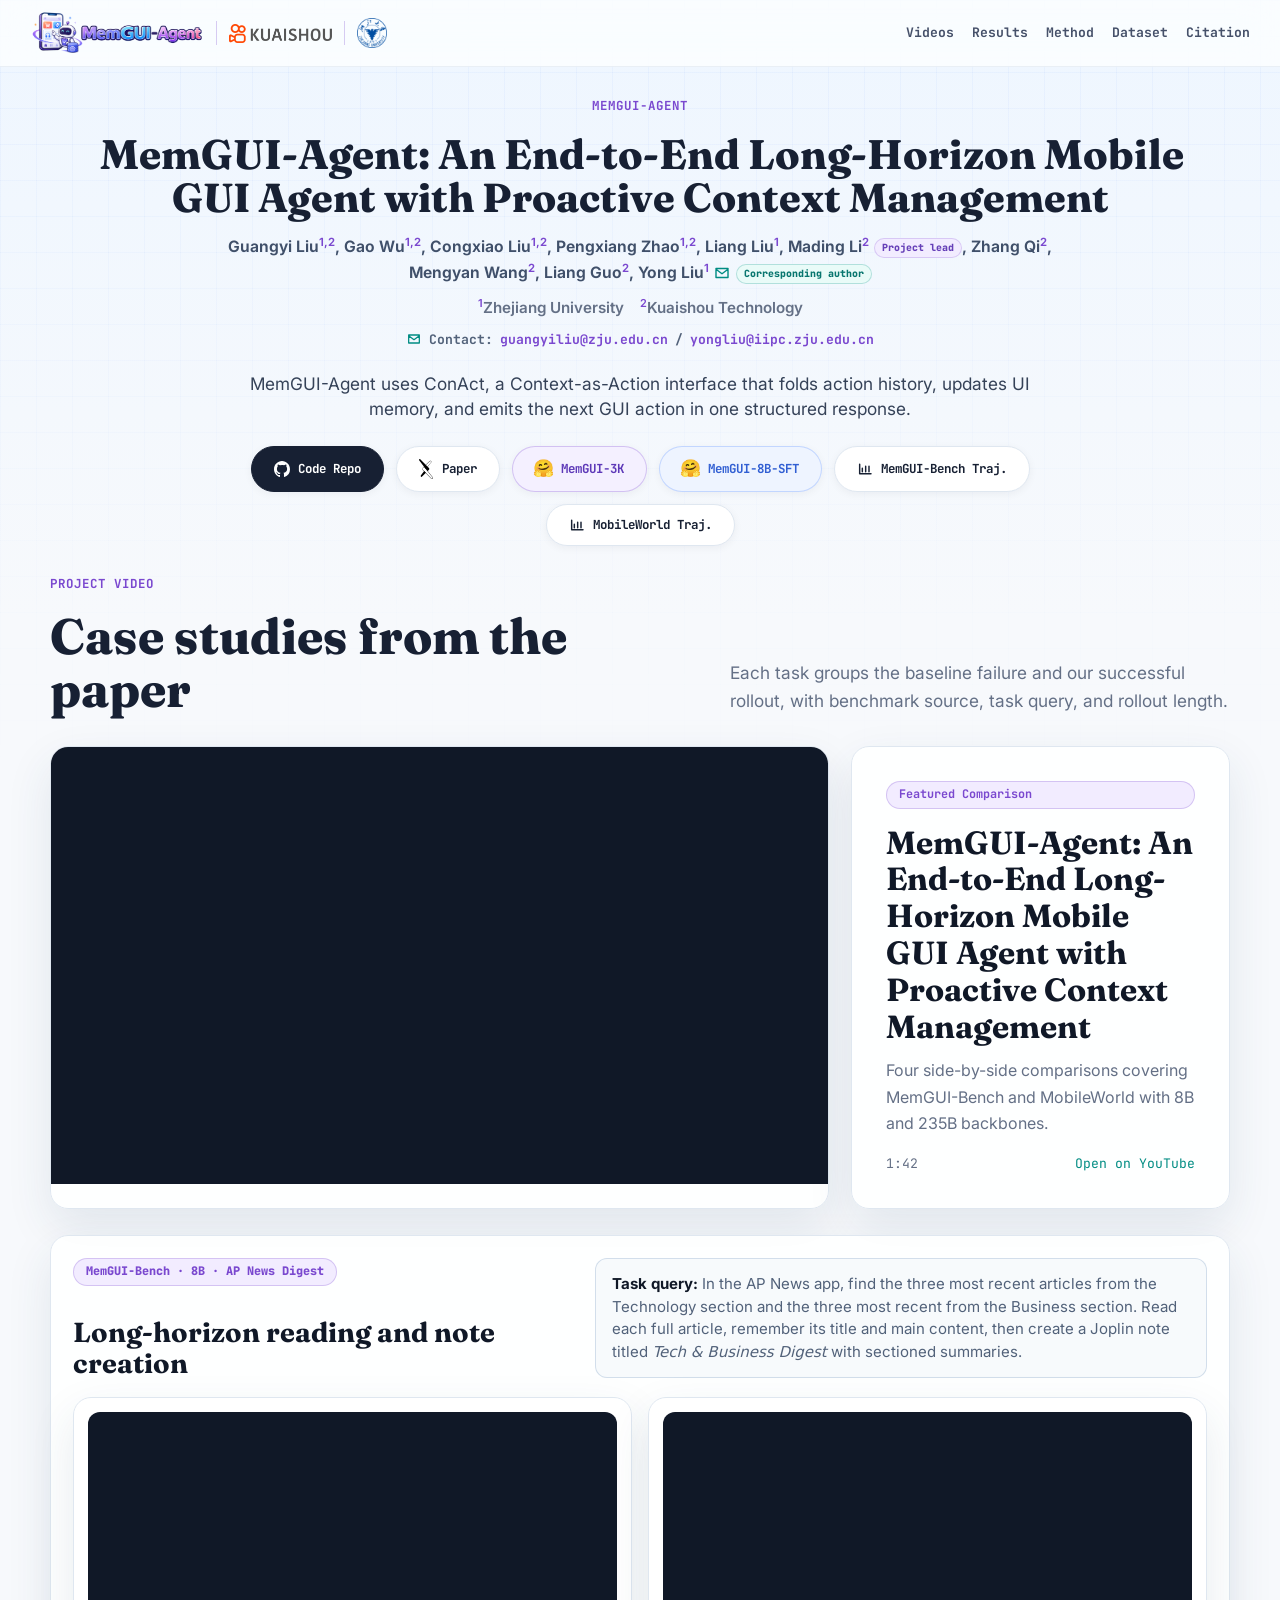
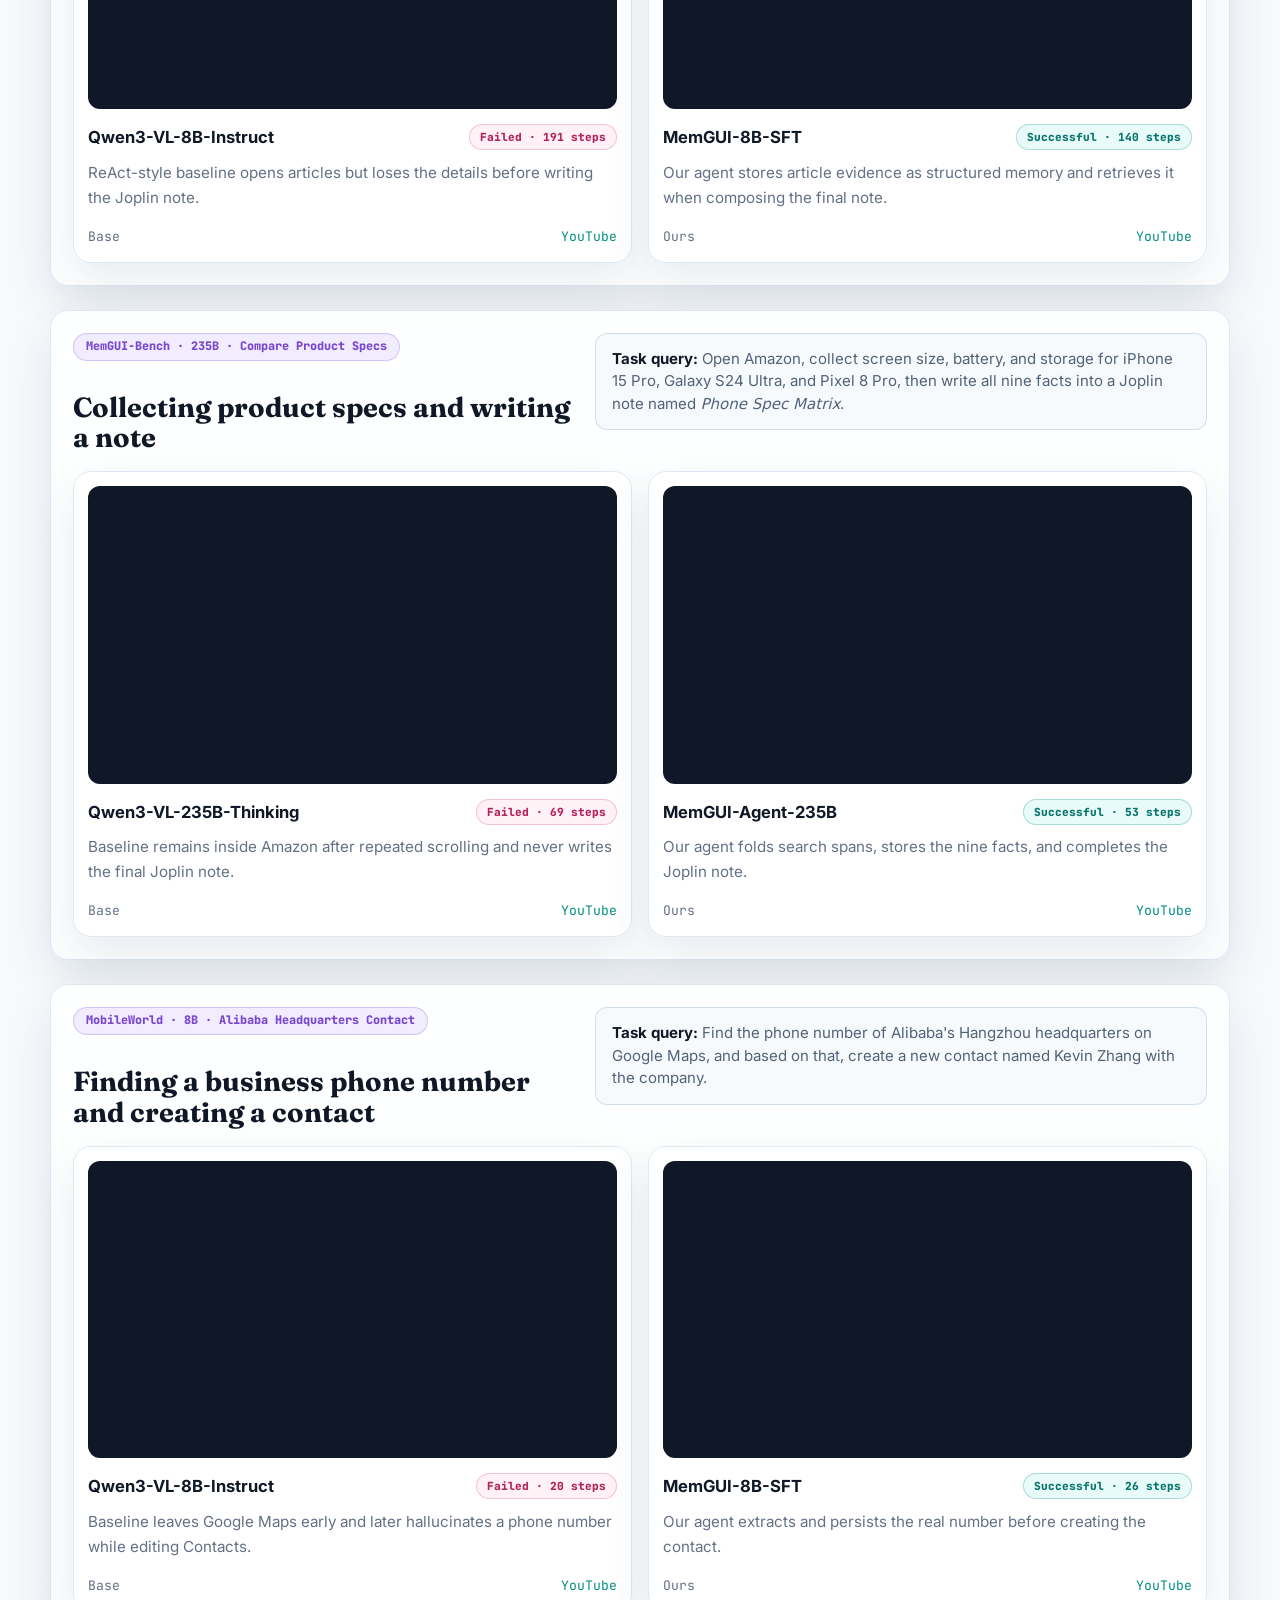
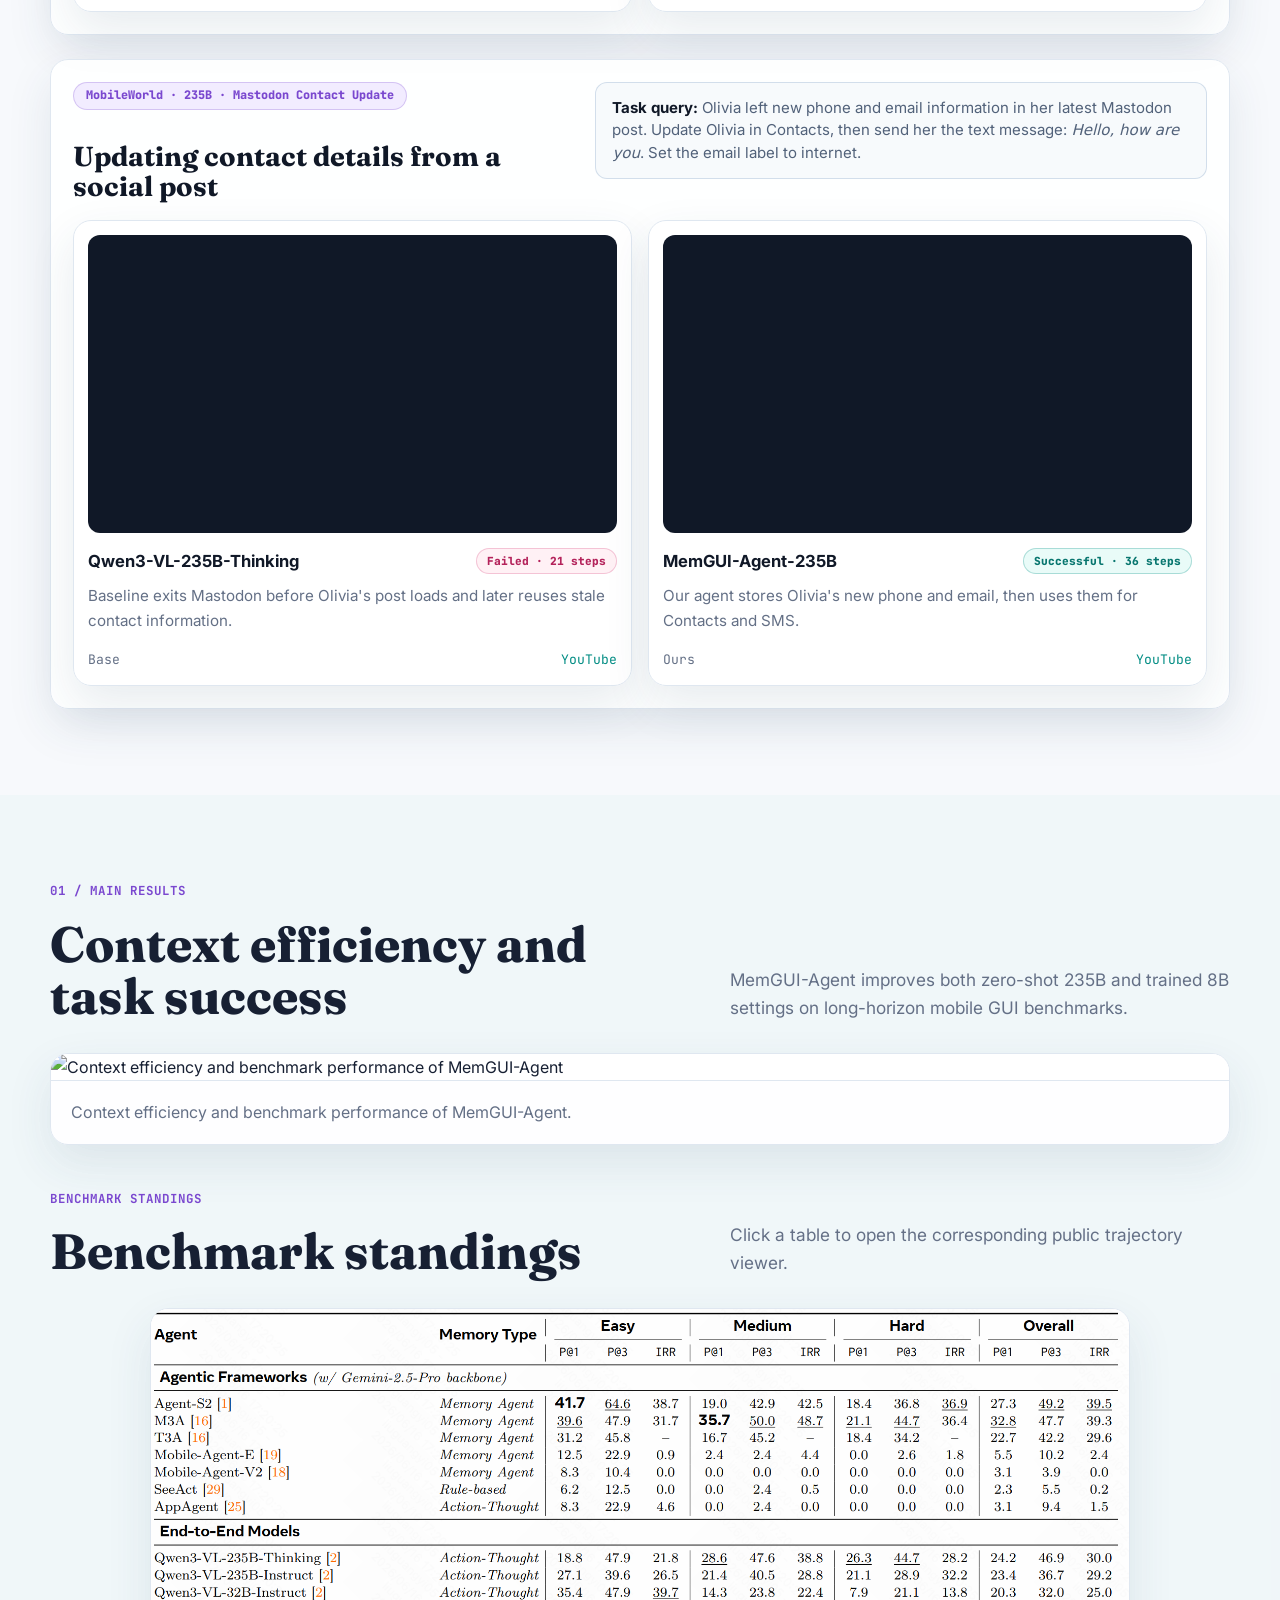
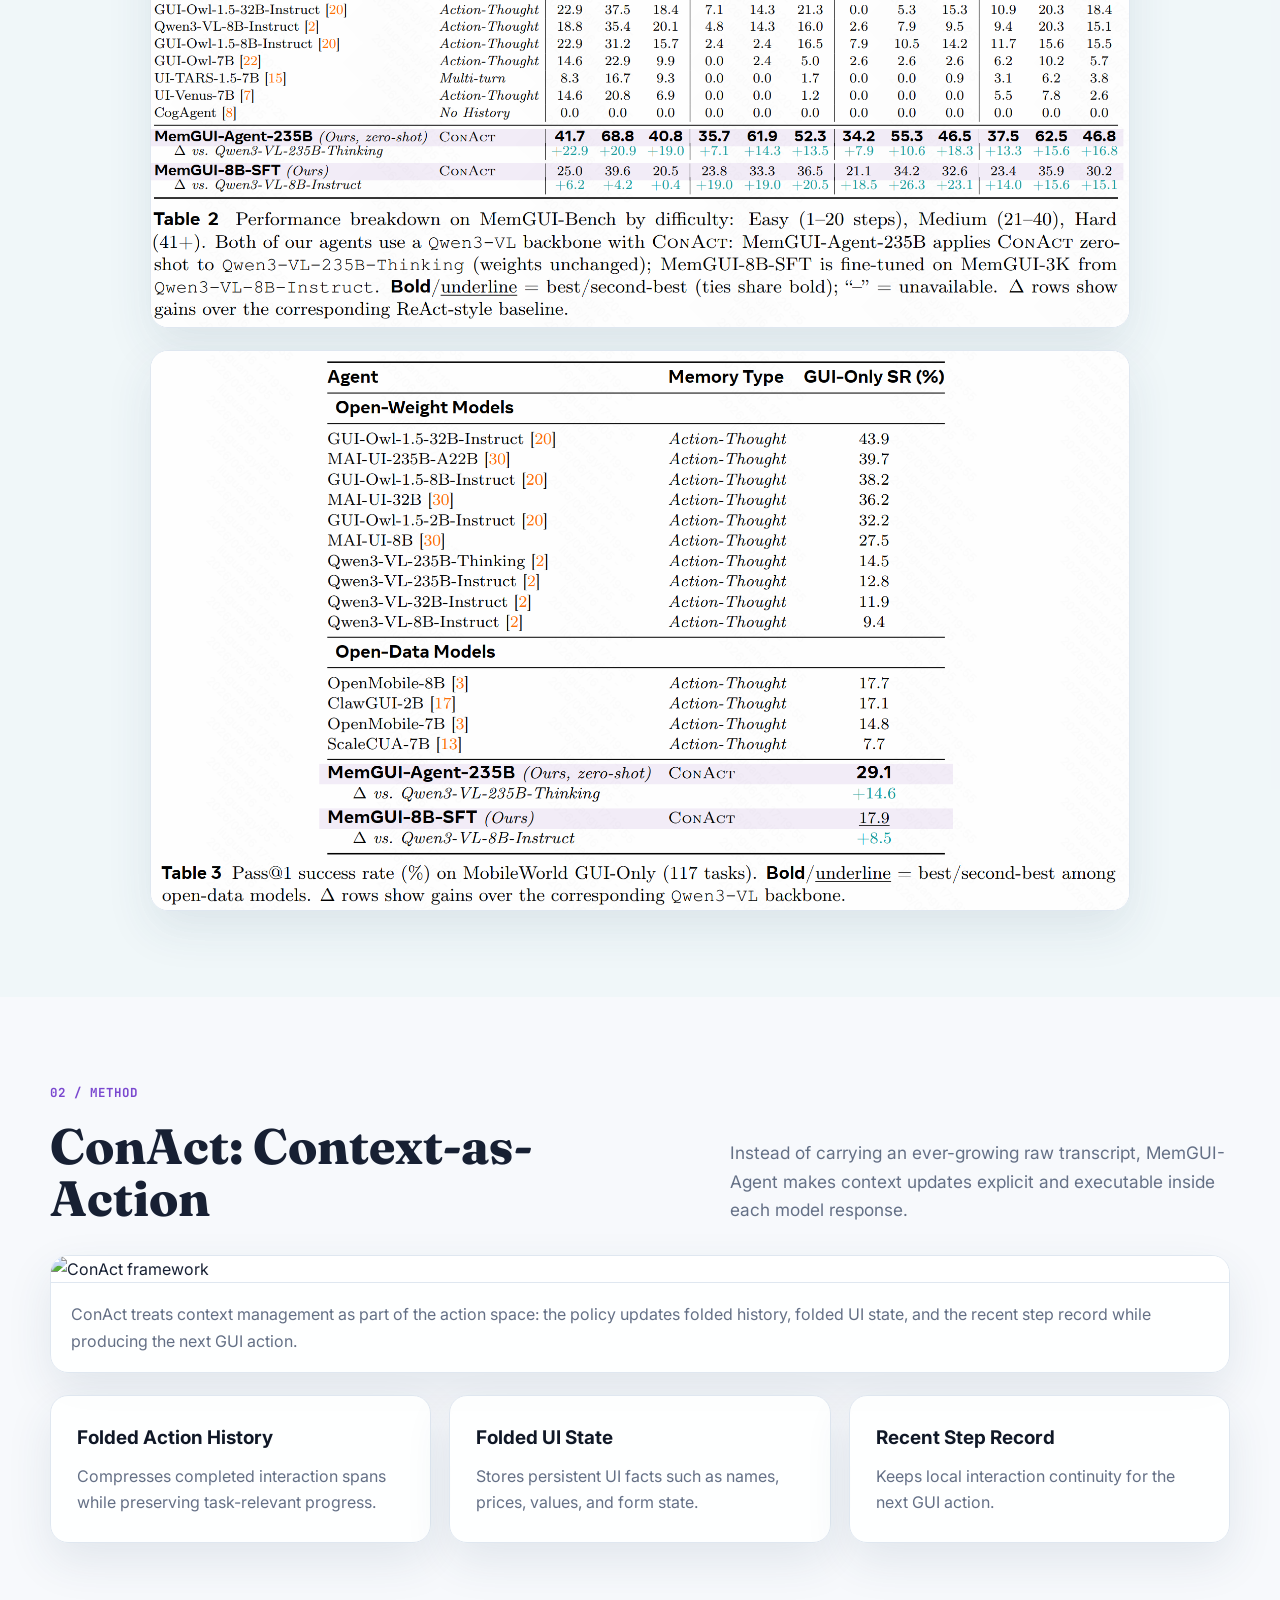
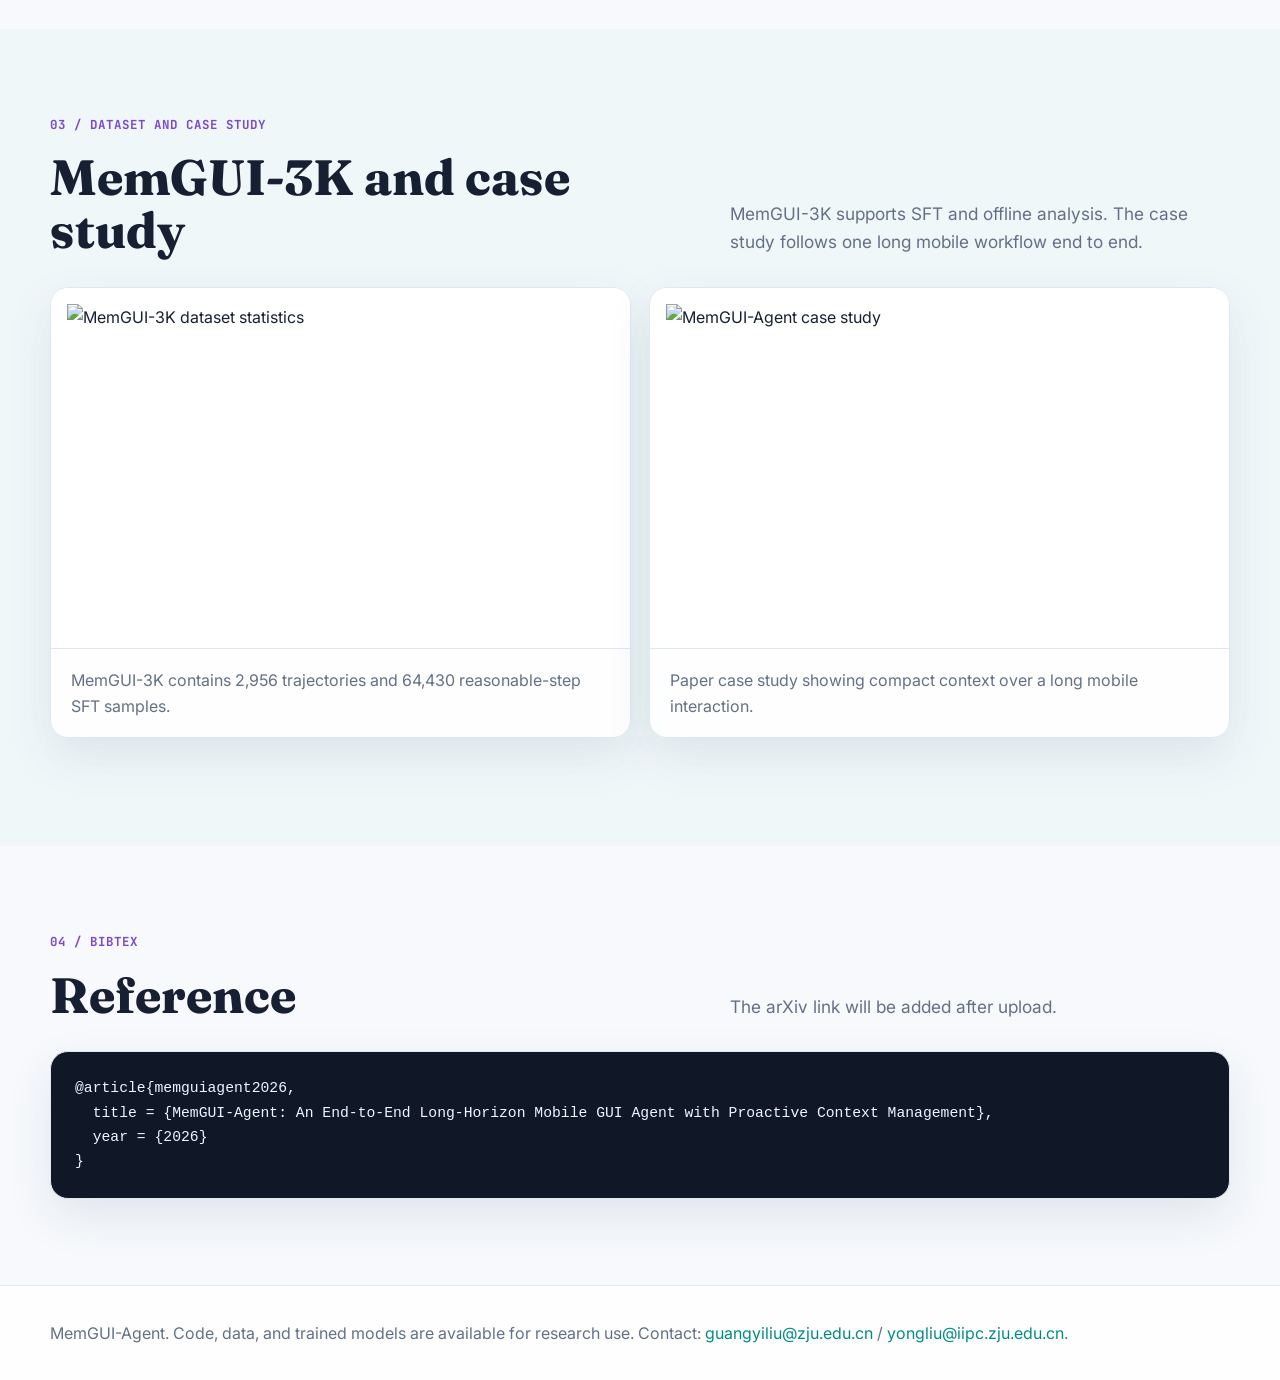
==== commit b5895e6d: "Annotate project lead and corresponding author" ====
--- a/index.html
+++ b/index.html
@@ -69,11 +69,12 @@
         </h1>
         <p class="hero-authors">
           Guangyi Liu<sup>1,2</sup>, Gao Wu<sup>1,2</sup>, Congxiao Liu<sup>1,2</sup>,
-          Pengxiang Zhao<sup>1,2</sup>, Liang Liu<sup>1</sup>, Mading Li<sup>2</sup>,
+          Pengxiang Zhao<sup>1,2</sup>, Liang Liu<sup>1</sup>, Mading Li<sup>2</sup><span
+            class="author-role project-lead">Project lead</span>,
           Zhang Qi<sup>2</sup>, Mengyan Wang<sup>2</sup>, Liang Guo<sup>2</sup>,
           Yong Liu<sup>1</sup><span class="mail-marker" title="Corresponding author" aria-label="Corresponding author">
             <svg><use href="#icon-mail"></use></svg>
-          </span>
+          </span><span class="author-role corresponding-author">Corresponding author</span>
         </p>
         <p class="hero-affiliations-text">
           <sup>1</sup>Zhejiang University &nbsp;&nbsp; <sup>2</sup>Kuaishou Technology
--- a/css/agent.css
+++ b/css/agent.css
@@ -235,6 +235,33 @@
   font-size: 0.72em;
 }
 
+.author-role {
+  display: inline-flex;
+  align-items: center;
+  min-height: 20px;
+  margin-left: 5px;
+  padding: 0 7px;
+  border-radius: 999px;
+  font-family: var(--mono);
+  font-size: 0.62rem;
+  font-weight: 800;
+  line-height: 1;
+  vertical-align: 2px;
+  white-space: nowrap;
+}
+
+.project-lead {
+  border: 1px solid rgba(122, 72, 207, 0.22);
+  background: #f2ecff;
+  color: #6640b8;
+}
+
+.corresponding-author {
+  border: 1px solid rgba(0, 140, 131, 0.24);
+  background: #e9fbf8;
+  color: #08766f;
+}
+
 .hero-affiliations-text {
   margin: 8px auto 0;
   color: var(--muted);
@@ -764,7 +791,18 @@
 }
 
 .figure-grid {
-  align-items: start;
+  align-items: stretch;
+}
+
+.figure-grid .paper-figure {
+  display: flex;
+  flex-direction: column;
+}
+
+.figure-grid .paper-figure img {
+  height: 360px;
+  object-fit: contain;
+  padding: 16px;
 }
 
 .table-wrap {
@@ -966,6 +1004,11 @@
     font-size: 1rem;
   }
 
+  .figure-grid .paper-figure img {
+    height: 260px;
+    padding: 12px;
+  }
+
   .hero-authors {
     font-size: 0.95rem;
   }
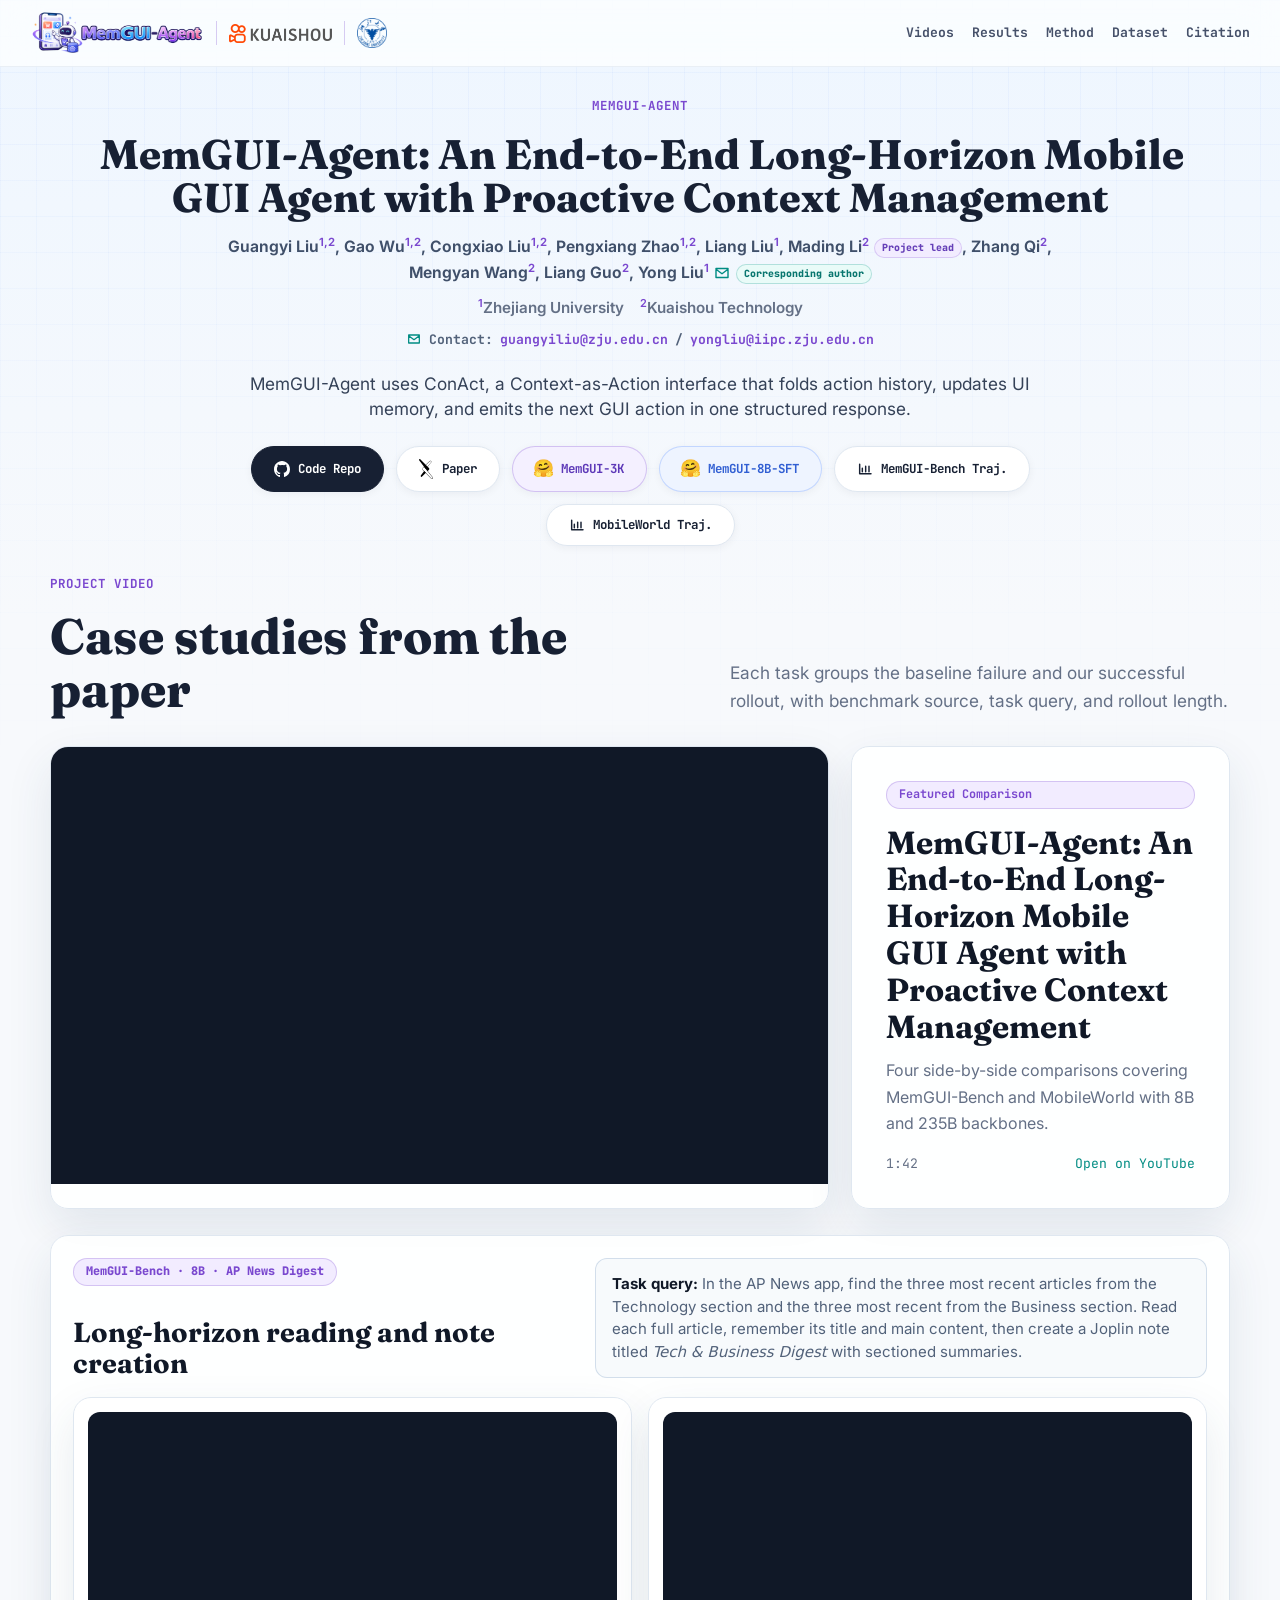
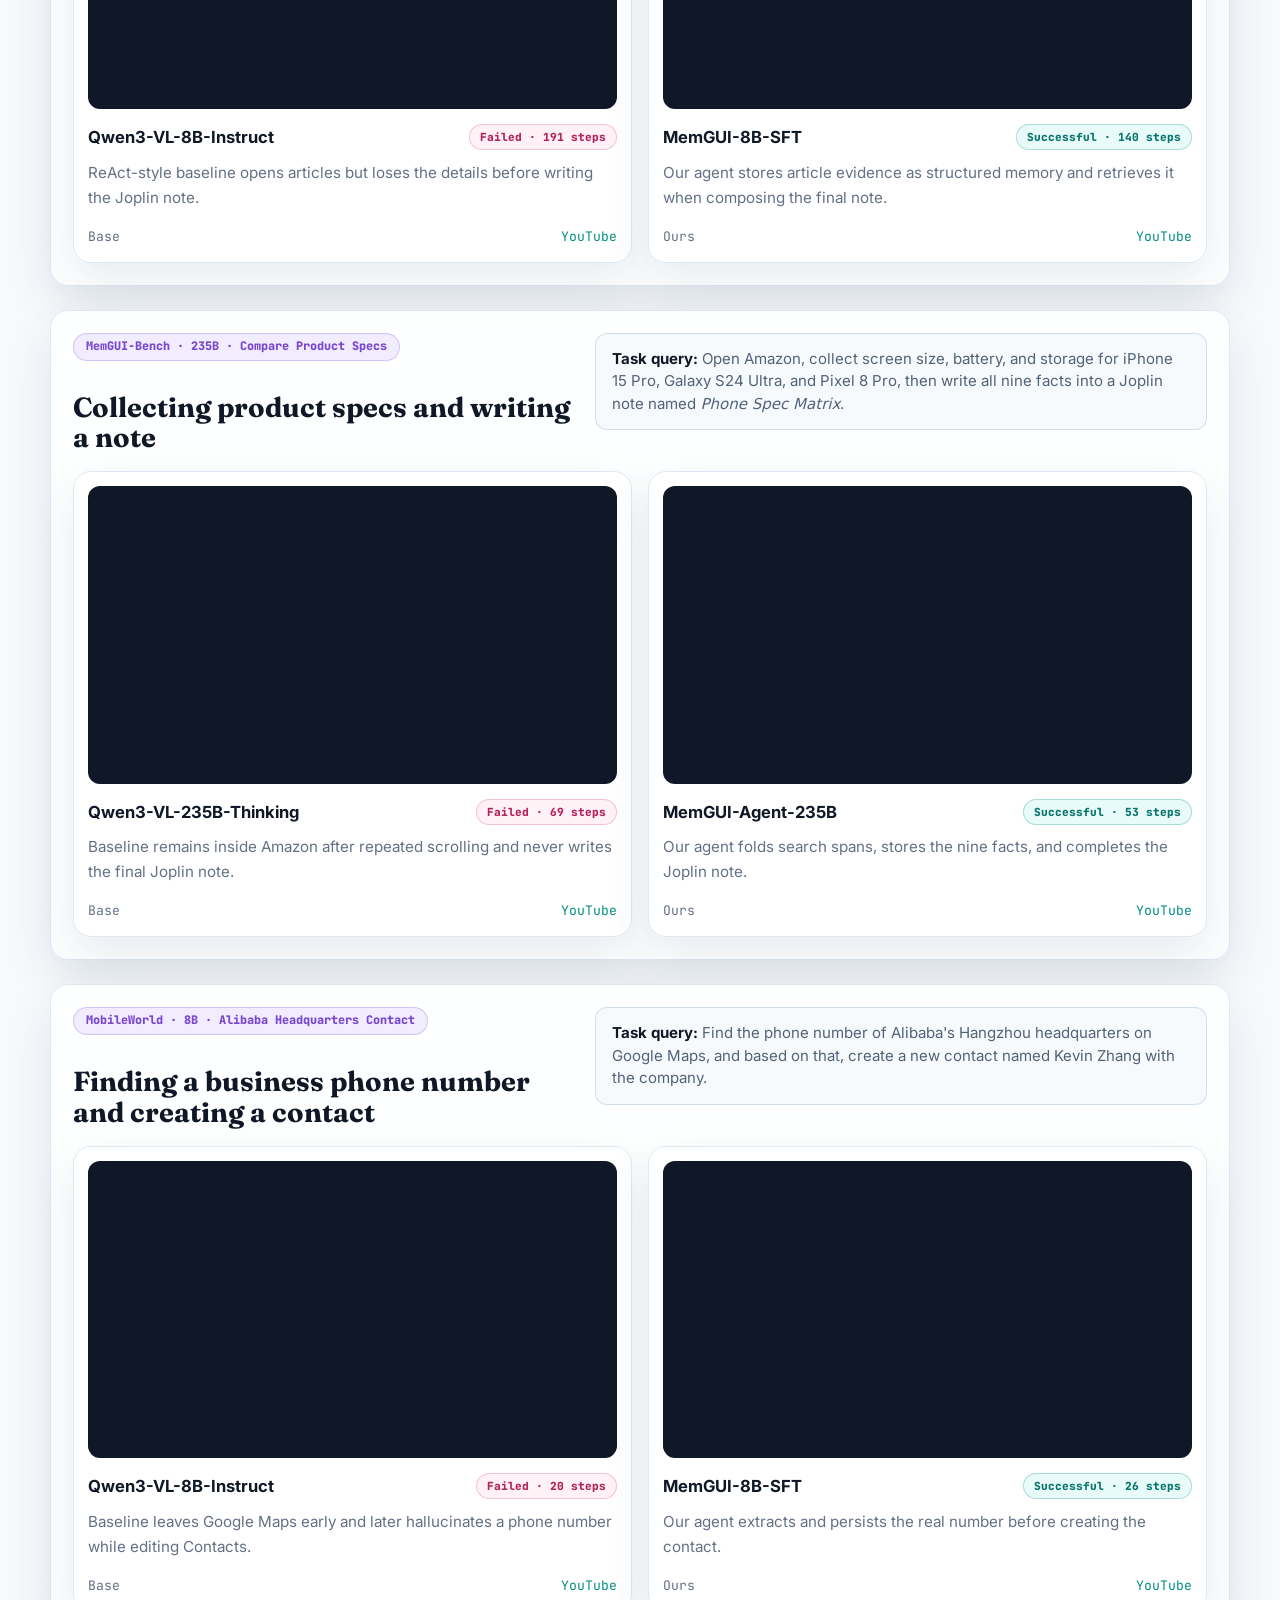
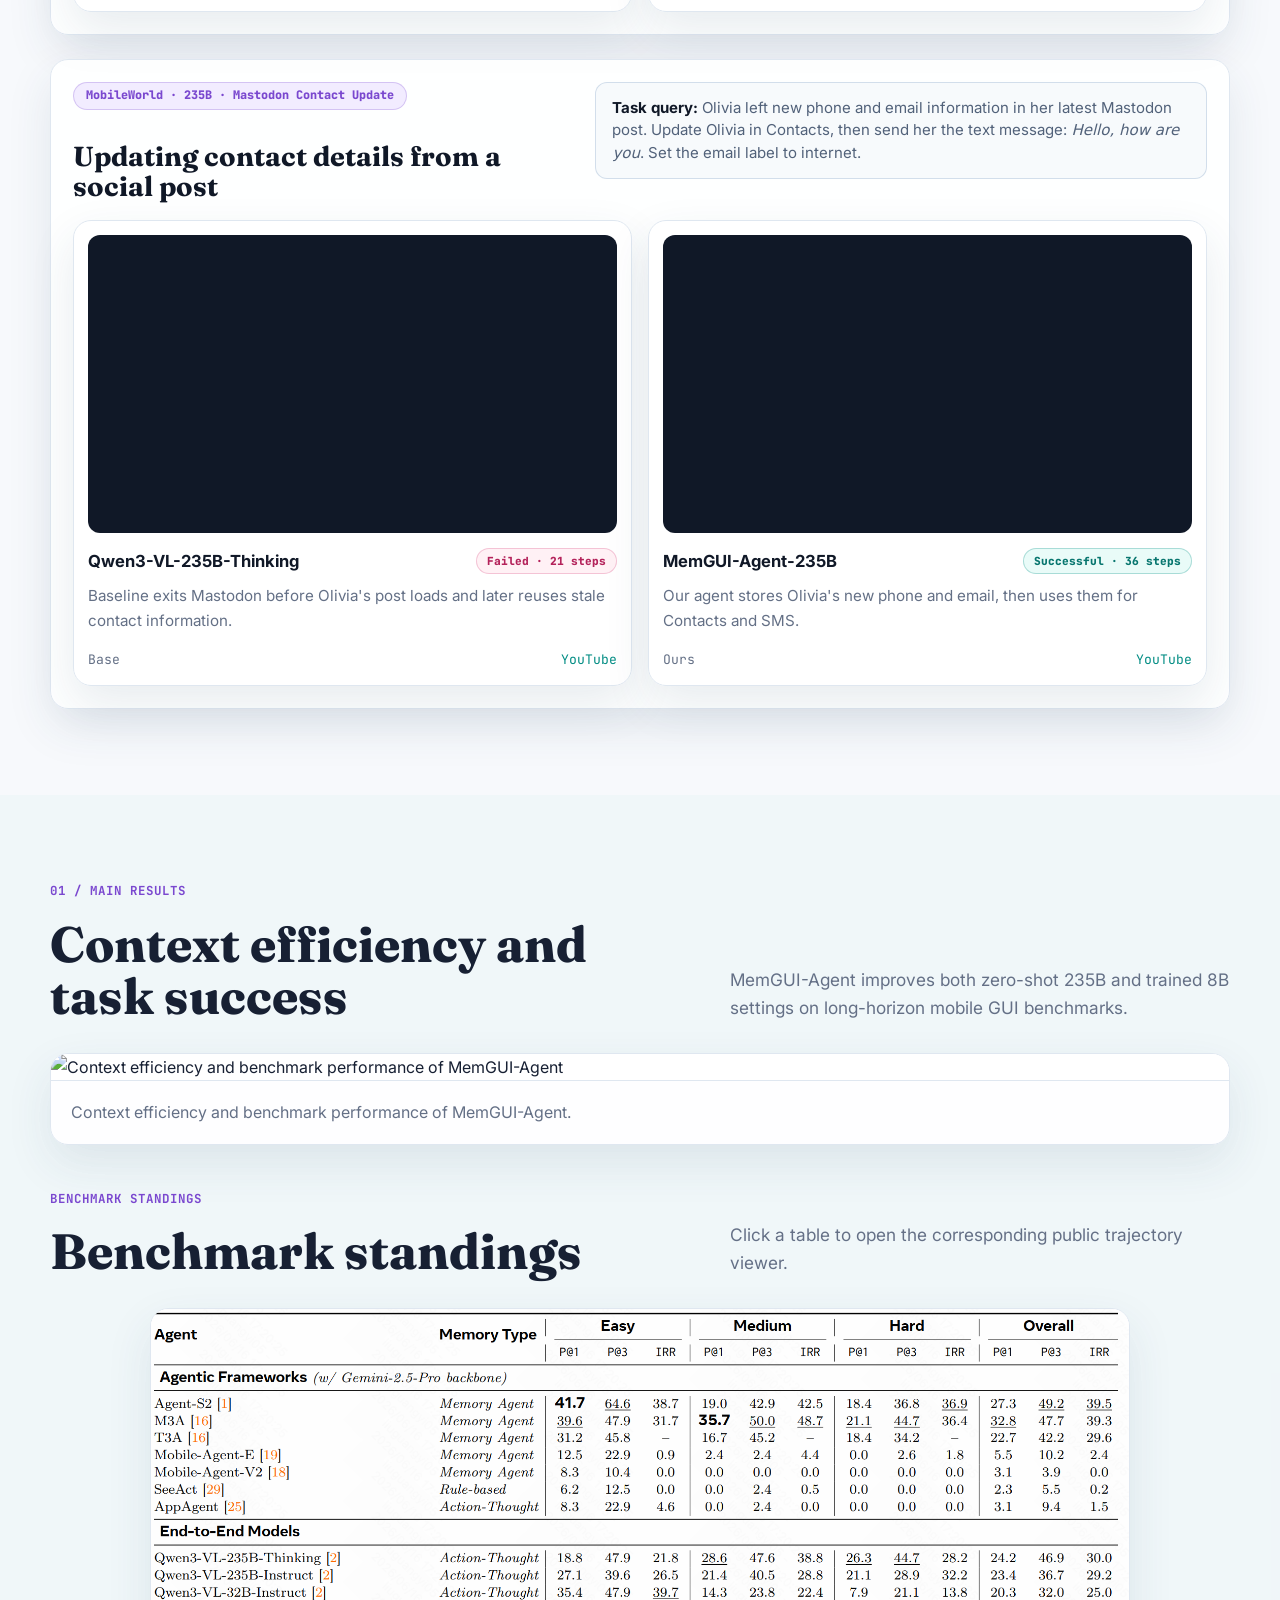
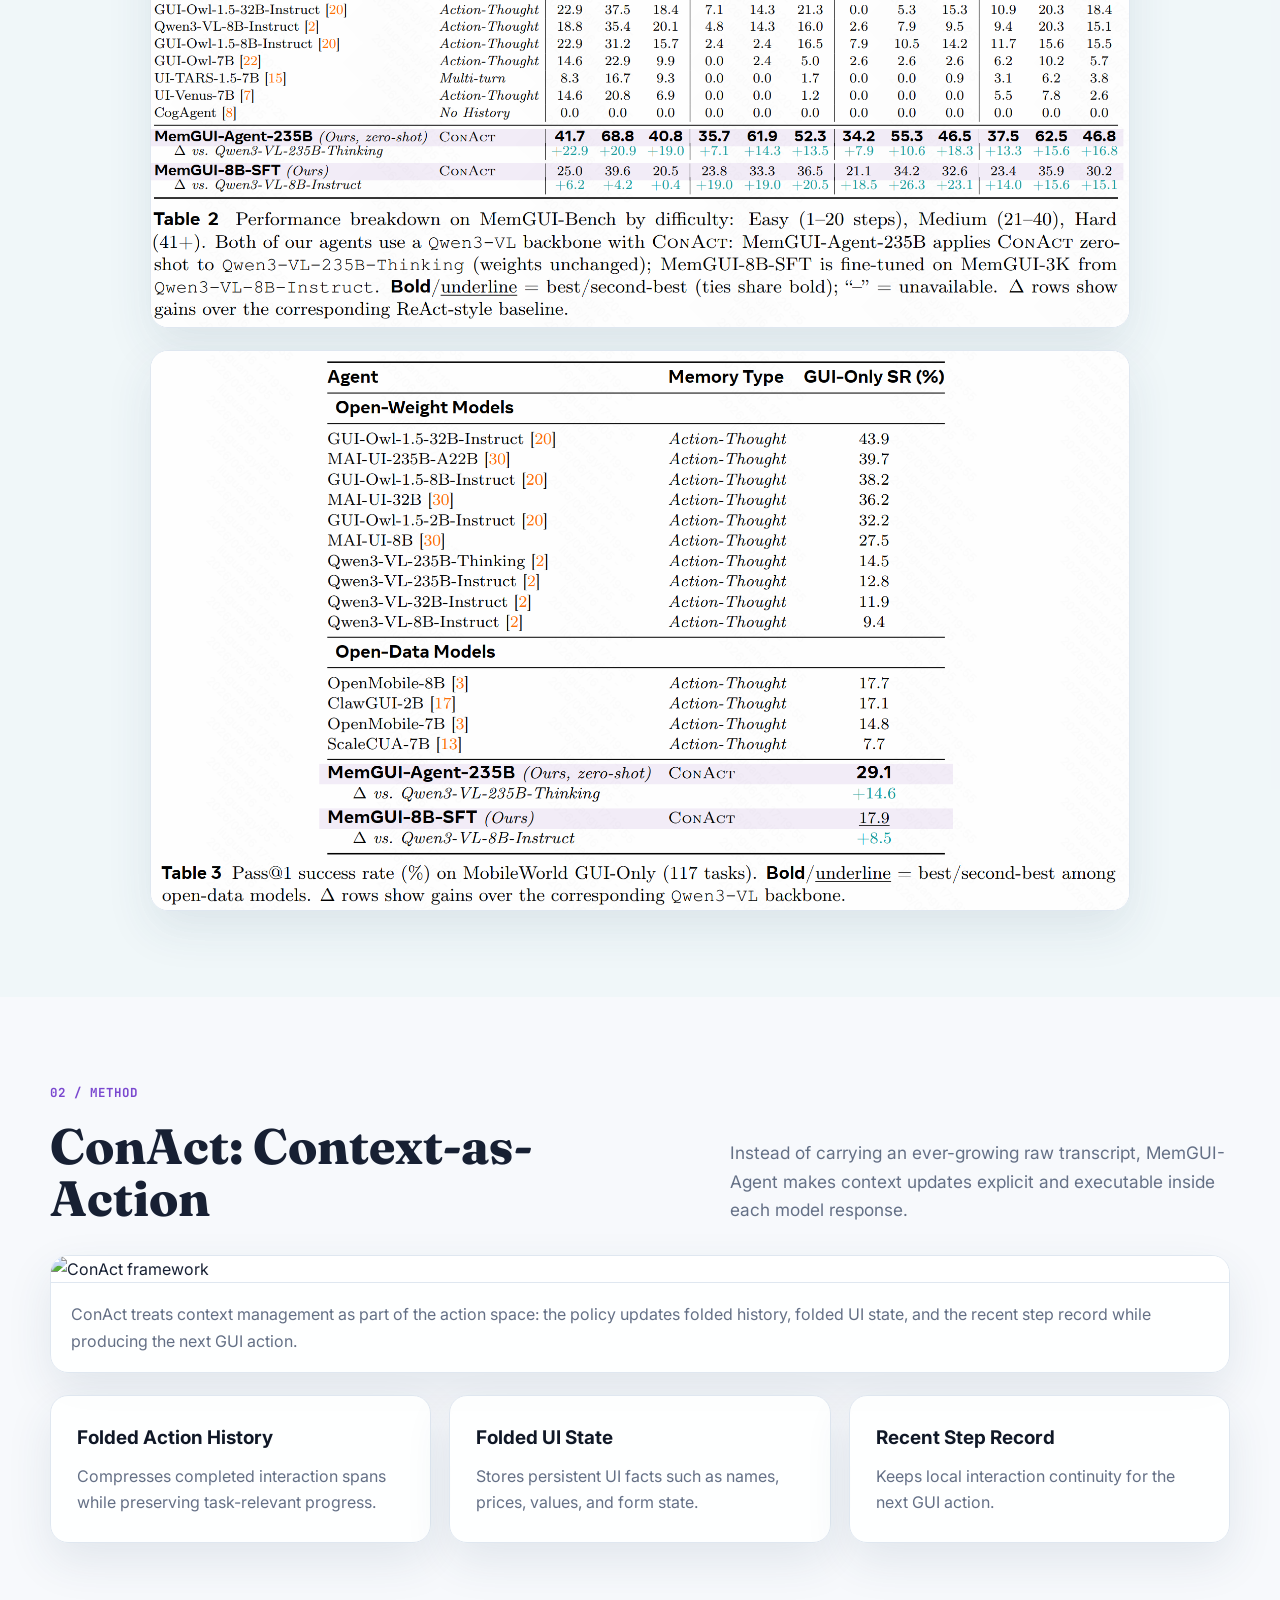
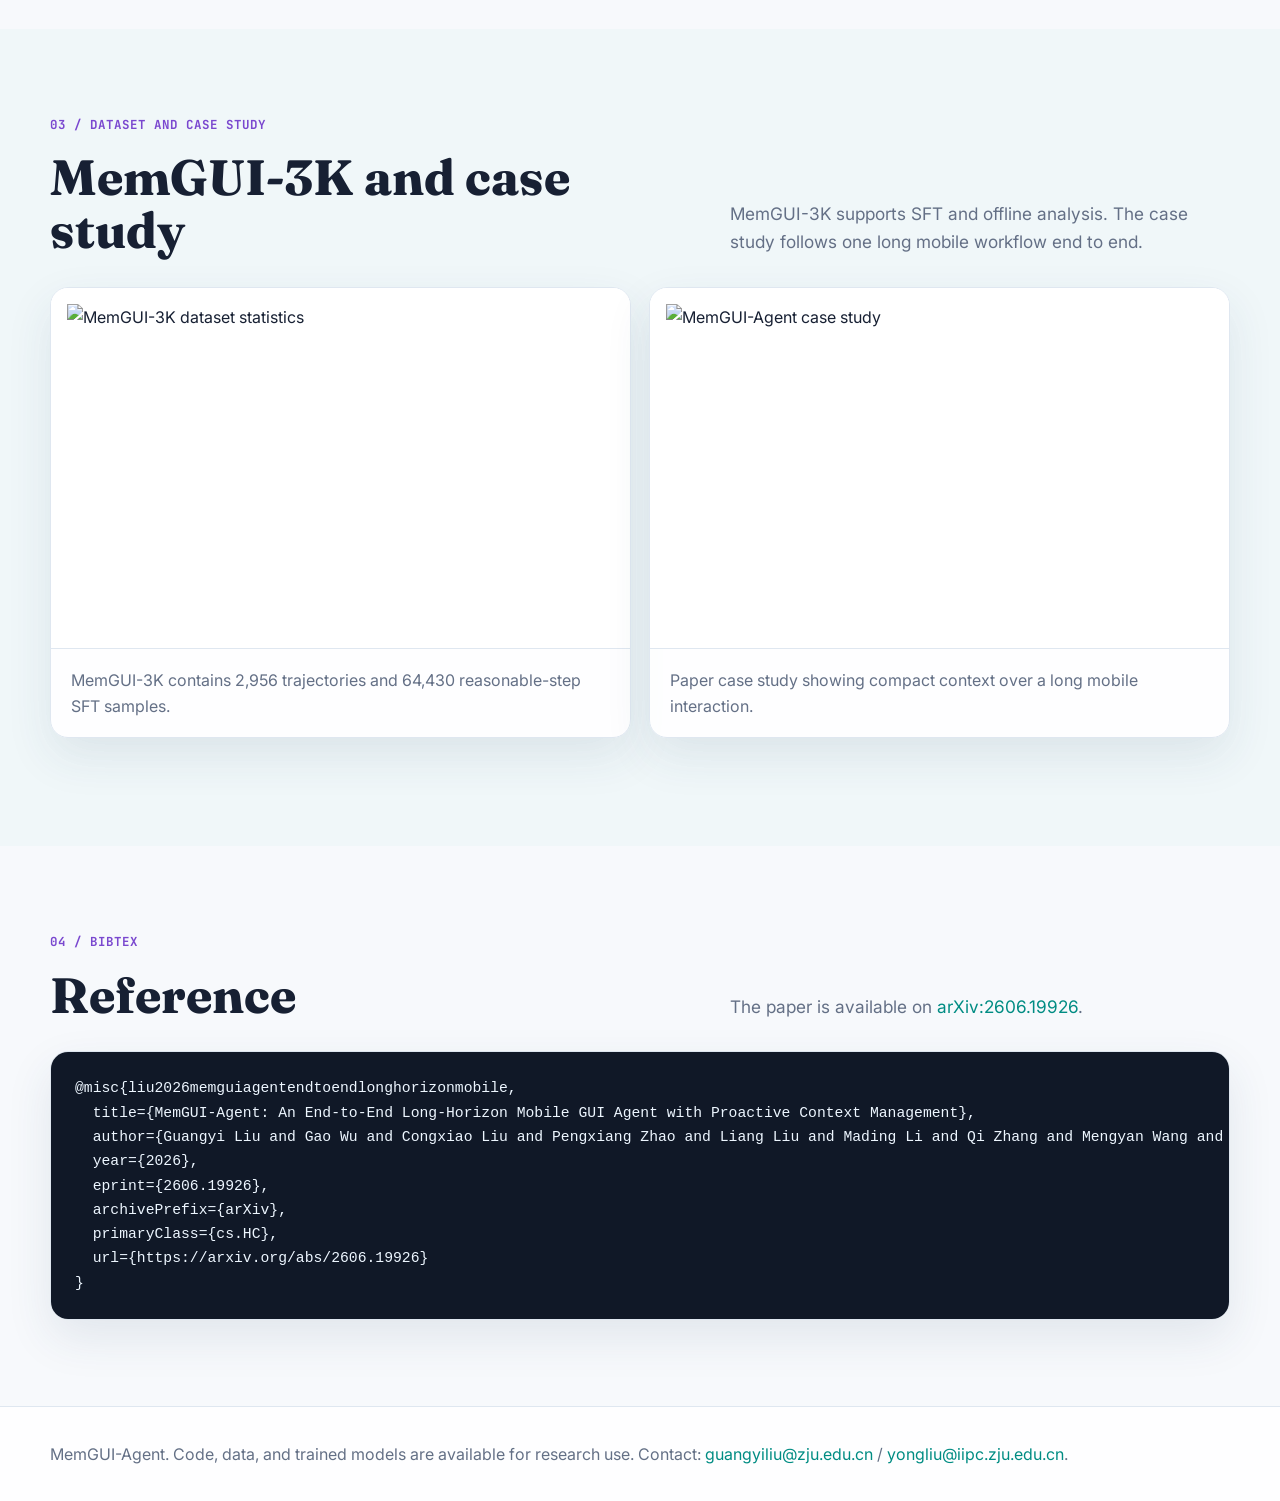
==== commit 29e80cb0: "docs: link arxiv paper" ====
--- a/index.html
+++ b/index.html
@@ -97,7 +97,7 @@
           <svg class="button-icon fill-icon"><use href="#icon-github"></use></svg>
           Code Repo
         </a>
-        <a class="button secondary" href="#citation" aria-label="Paper citation">
+        <a class="button secondary" href="https://arxiv.org/abs/2606.19926" target="_blank" rel="noopener" aria-label="Paper on arXiv">
           <img class="button-icon arxiv-icon" src="images/icons/arxiv-logomark-small.svg" alt="" aria-hidden="true">
           Paper
         </a>
@@ -417,11 +417,19 @@
             <p class="section-kicker">04 / BibTeX</p>
             <h2>Reference</h2>
           </div>
-          <p class="lead">The arXiv link will be added after upload.</p>
-        </div>
-        <pre class="citation"><code>@article{memguiagent2026,
-  title = {MemGUI-Agent: An End-to-End Long-Horizon Mobile GUI Agent with Proactive Context Management},
-  year = {2026}
+          <p class="lead">
+            The paper is available on
+            <a href="https://arxiv.org/abs/2606.19926" target="_blank" rel="noopener">arXiv:2606.19926</a>.
+          </p>
+        </div>
+        <pre class="citation"><code>@misc{liu2026memguiagentendtoendlonghorizonmobile,
+  title={MemGUI-Agent: An End-to-End Long-Horizon Mobile GUI Agent with Proactive Context Management},
+  author={Guangyi Liu and Gao Wu and Congxiao Liu and Pengxiang Zhao and Liang Liu and Mading Li and Qi Zhang and Mengyan Wang and Liang Guo and Yong Liu},
+  year={2026},
+  eprint={2606.19926},
+  archivePrefix={arXiv},
+  primaryClass={cs.HC},
+  url={https://arxiv.org/abs/2606.19926}
 }</code></pre>
       </div>
     </section>
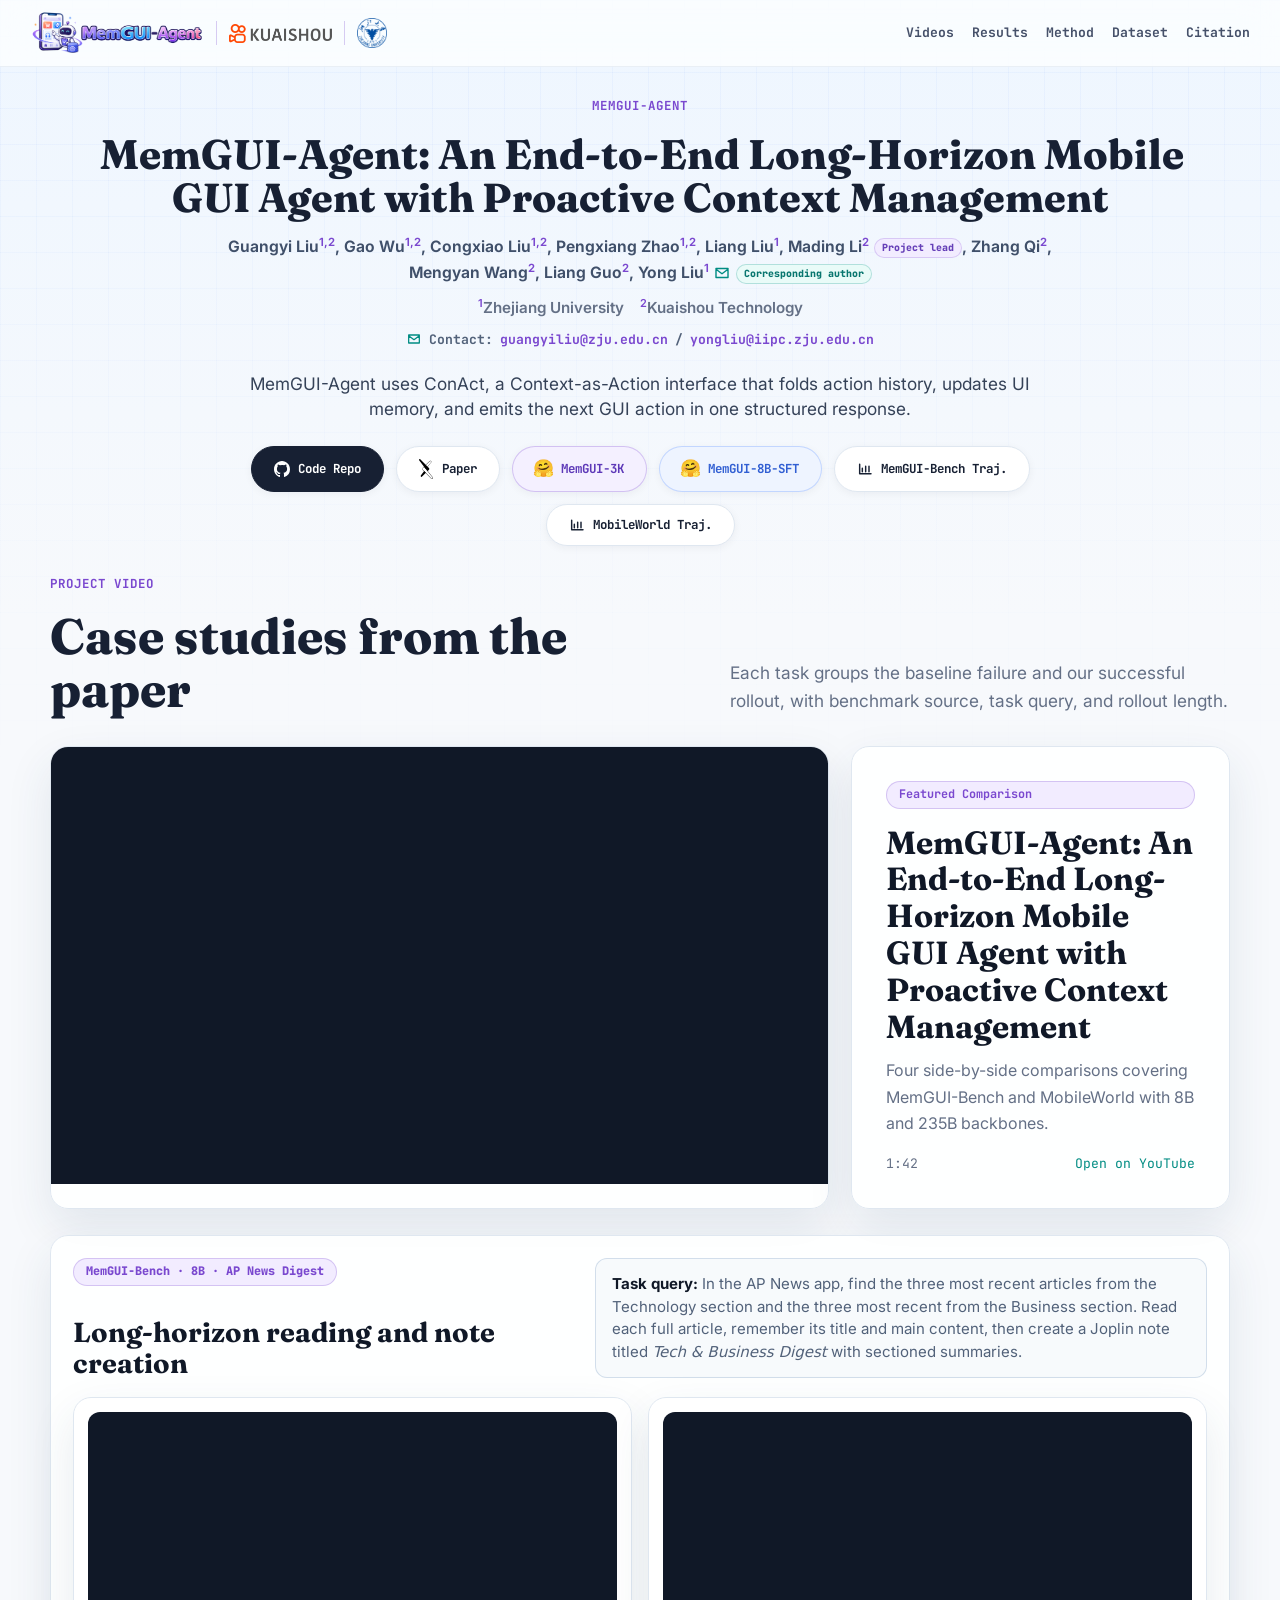
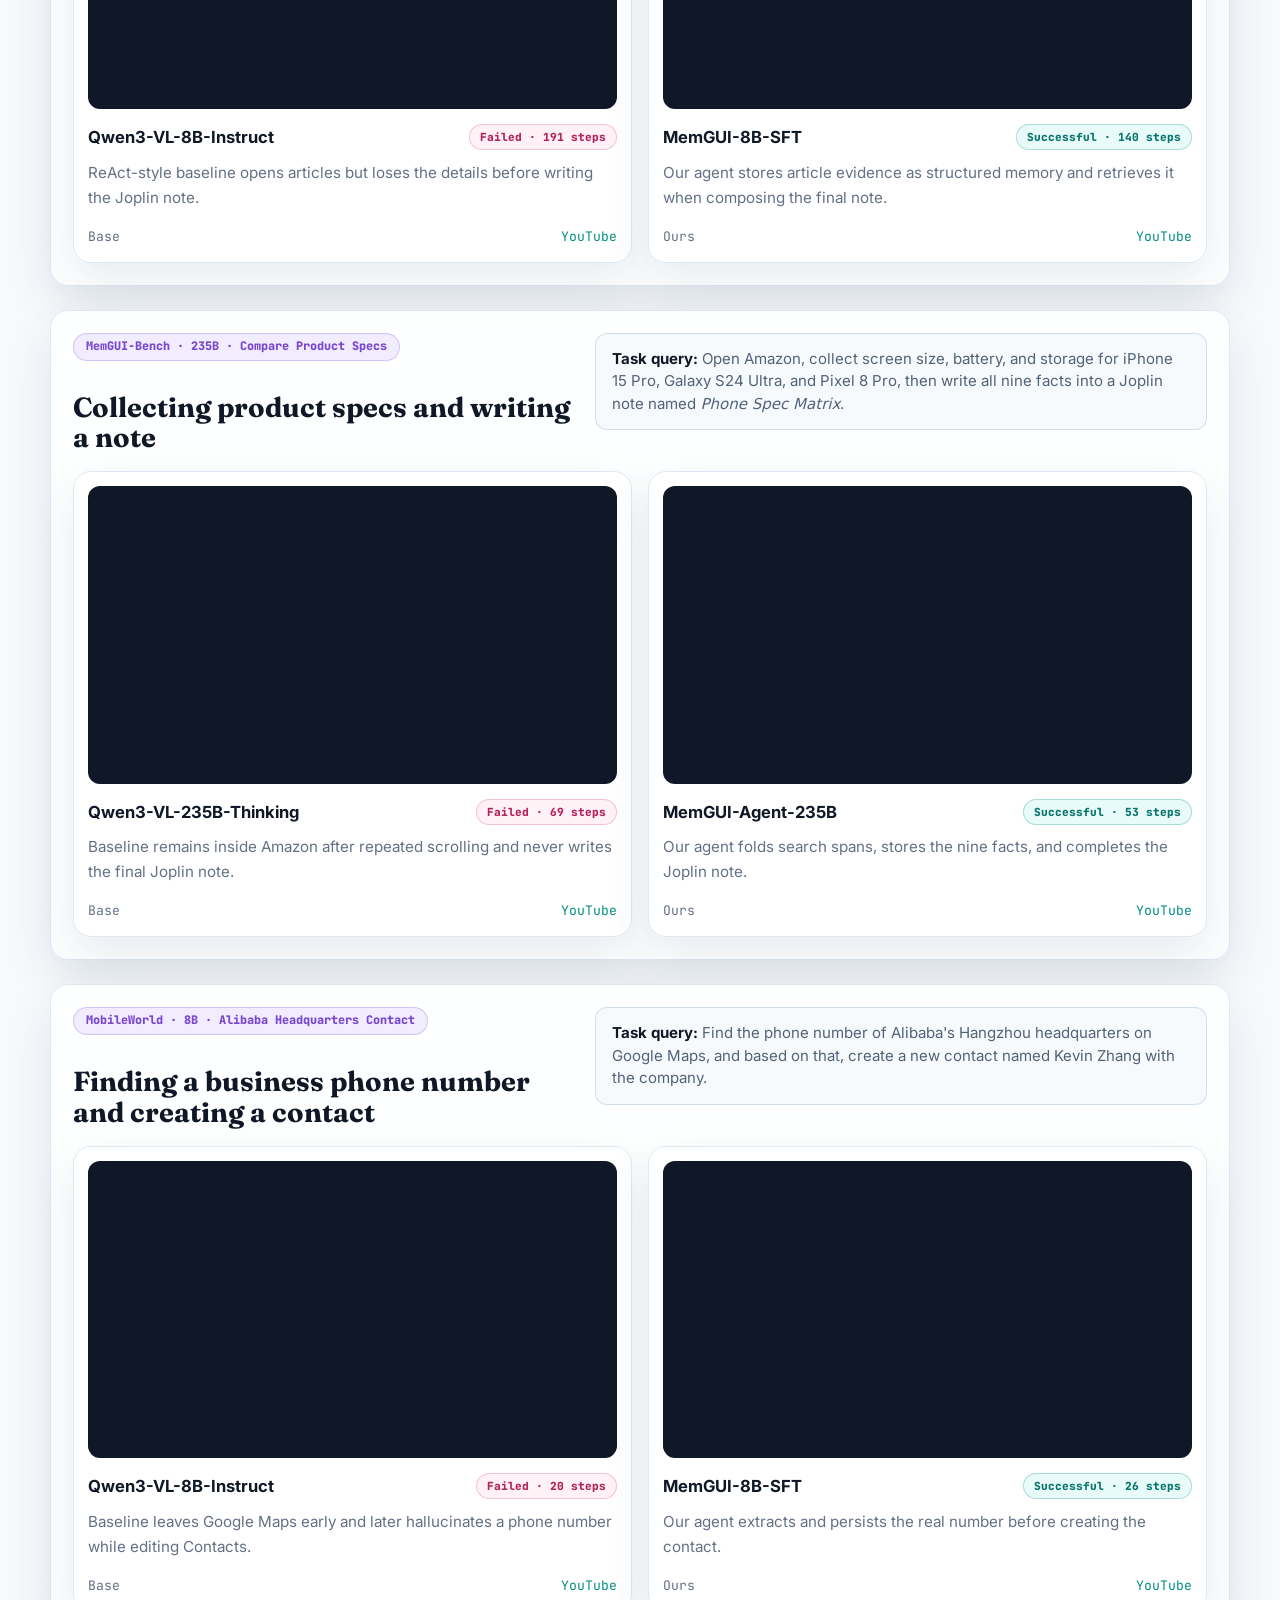
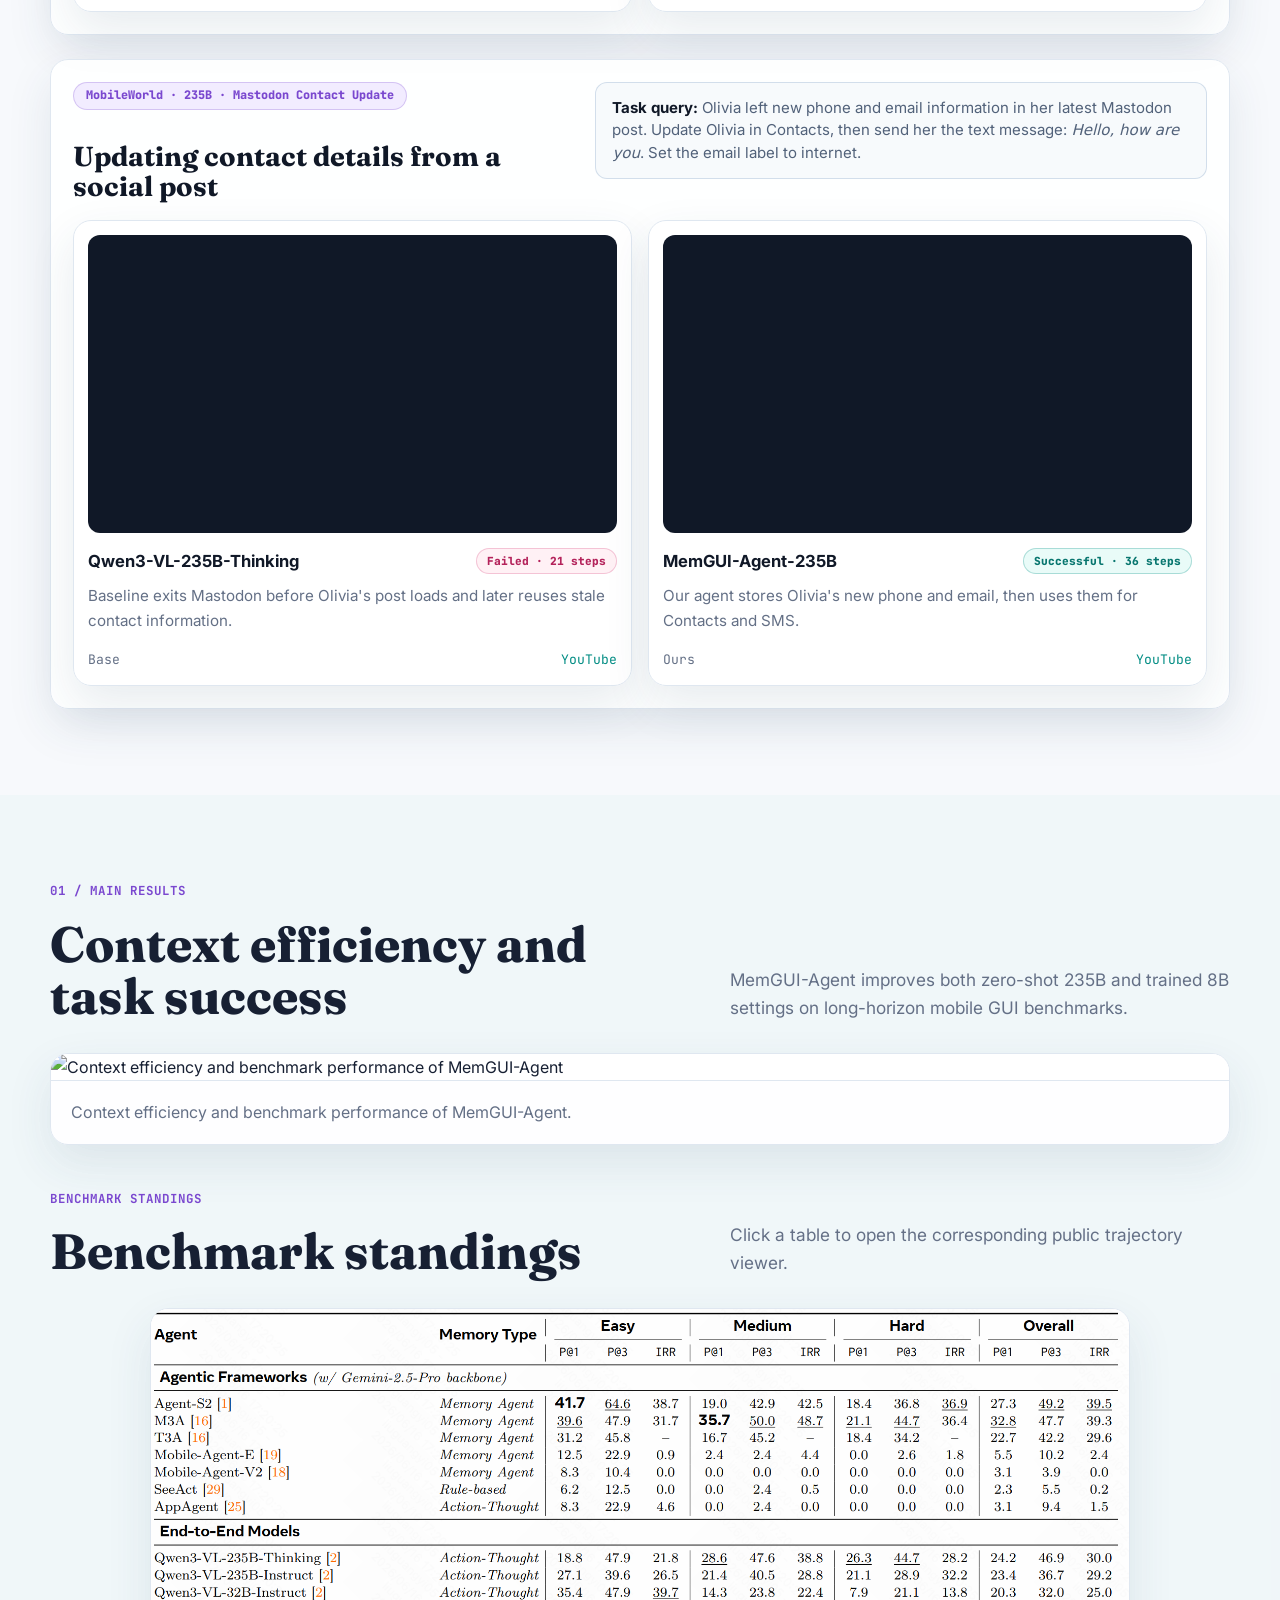
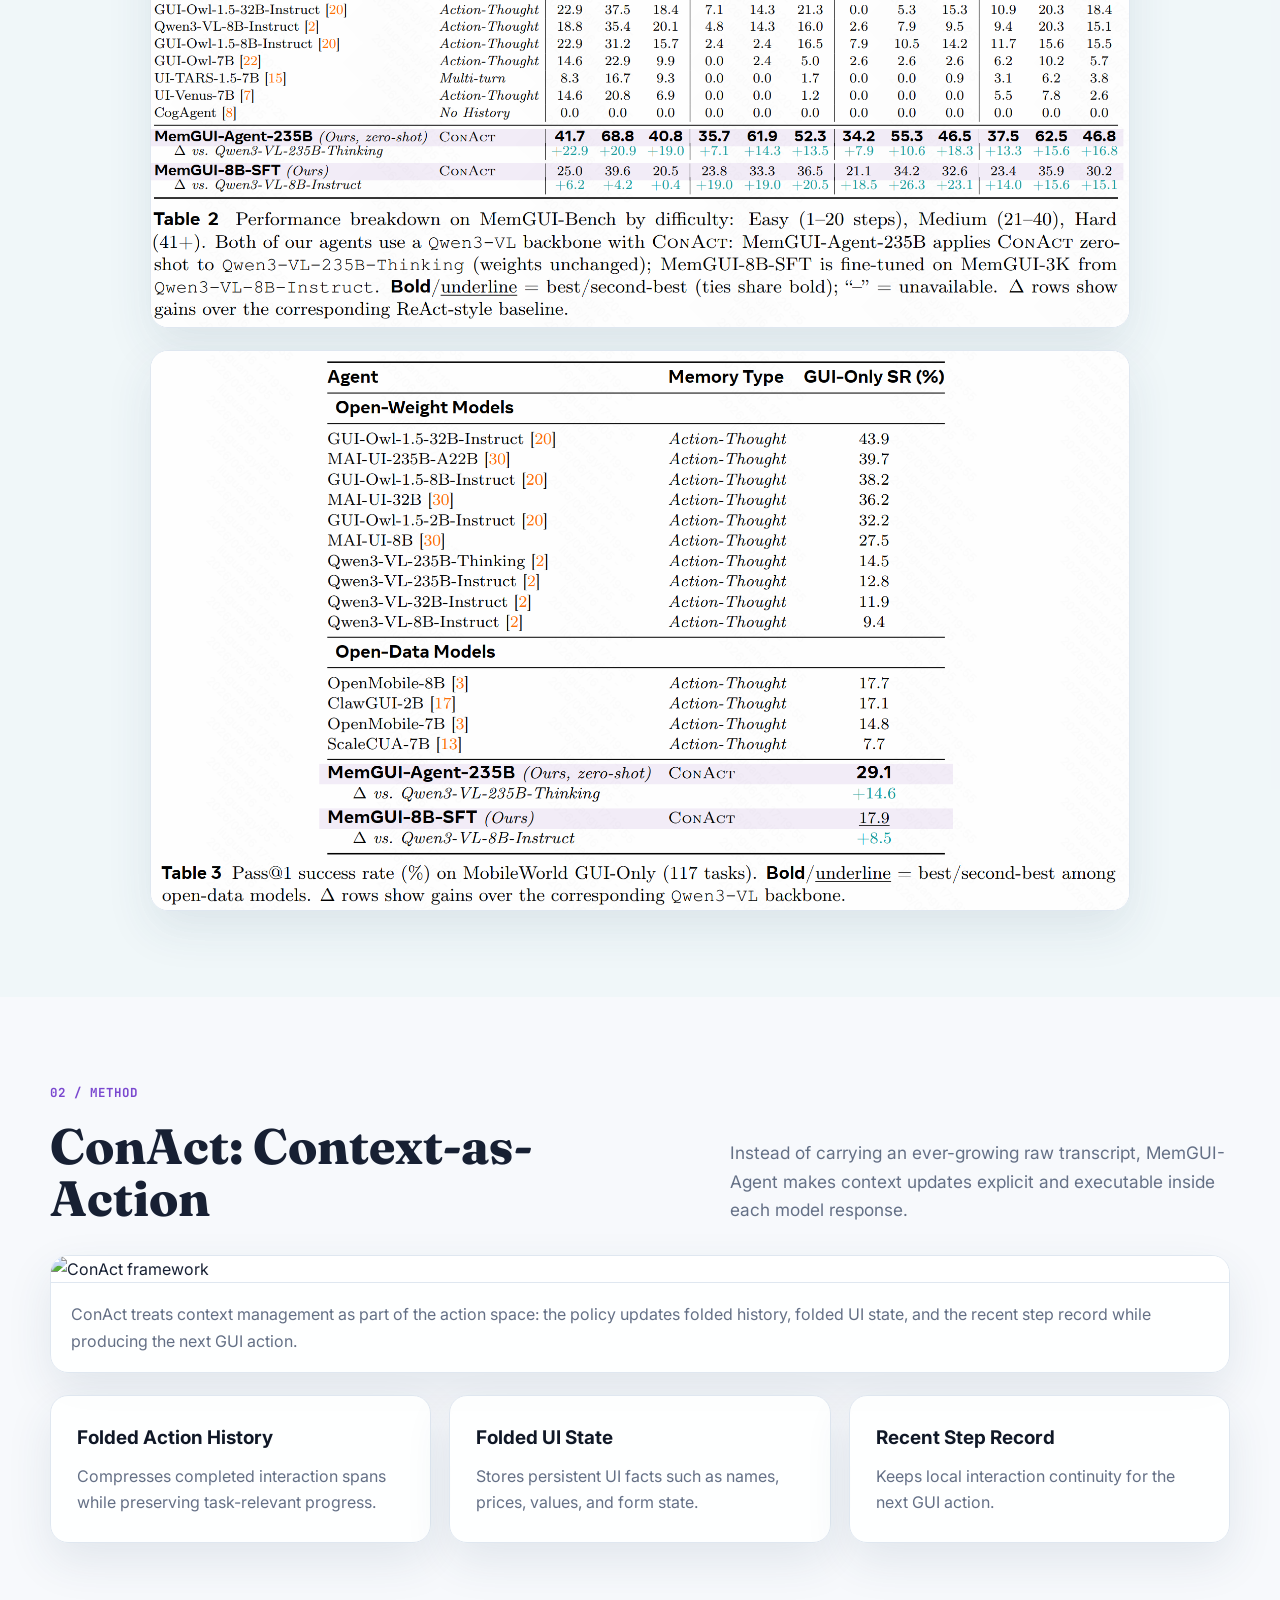
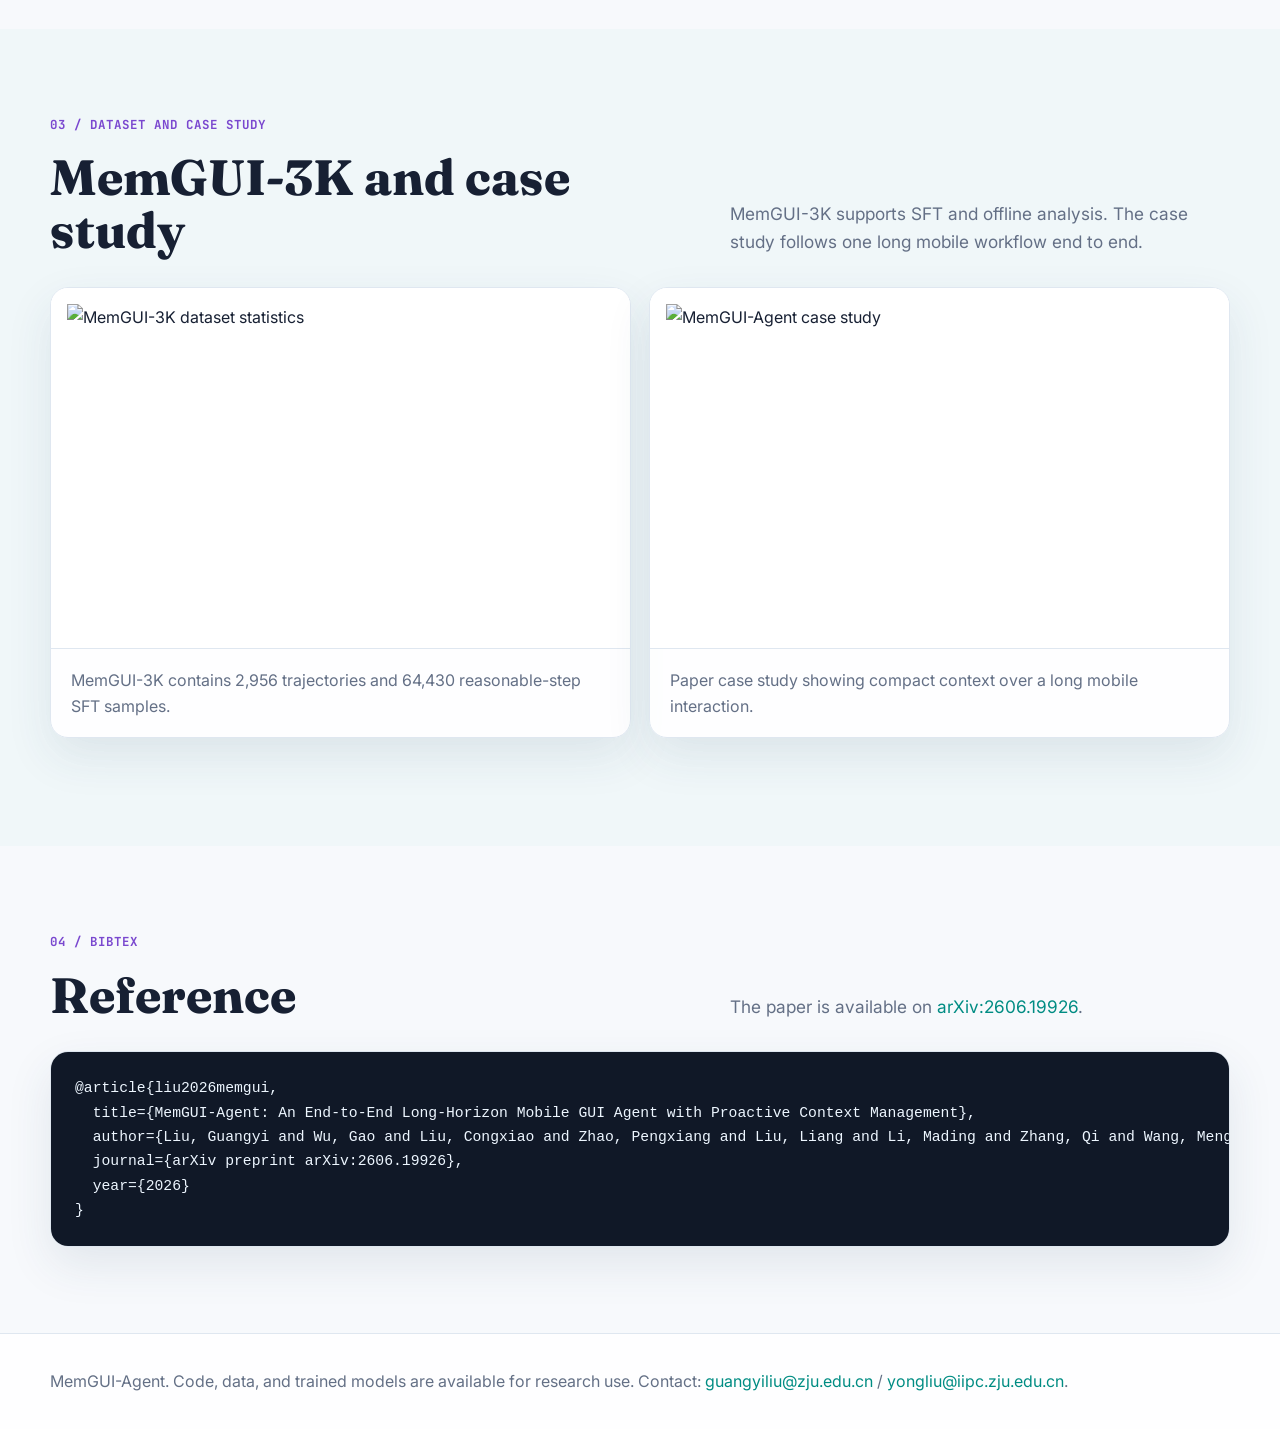
==== commit 8e3bd090: "Update citation and code repository link" ====
--- a/index.html
+++ b/index.html
@@ -93,7 +93,7 @@
         </p>
       </div>
       <div class="hero-actions">
-        <a class="button primary" href="https://github.com/lgy0404/MemGUI-Agent" target="_blank" rel="noopener">
+        <a class="button primary" href="https://github.com/kwai/MemGUI-Agent" target="_blank" rel="noopener">
           <svg class="button-icon fill-icon"><use href="#icon-github"></use></svg>
           Code Repo
         </a>
@@ -422,14 +422,11 @@
             <a href="https://arxiv.org/abs/2606.19926" target="_blank" rel="noopener">arXiv:2606.19926</a>.
           </p>
         </div>
-        <pre class="citation"><code>@misc{liu2026memguiagentendtoendlonghorizonmobile,
+        <pre class="citation"><code>@article{liu2026memgui,
   title={MemGUI-Agent: An End-to-End Long-Horizon Mobile GUI Agent with Proactive Context Management},
-  author={Guangyi Liu and Gao Wu and Congxiao Liu and Pengxiang Zhao and Liang Liu and Mading Li and Qi Zhang and Mengyan Wang and Liang Guo and Yong Liu},
-  year={2026},
-  eprint={2606.19926},
-  archivePrefix={arXiv},
-  primaryClass={cs.HC},
-  url={https://arxiv.org/abs/2606.19926}
+  author={Liu, Guangyi and Wu, Gao and Liu, Congxiao and Zhao, Pengxiang and Liu, Liang and Li, Mading and Zhang, Qi and Wang, Mengyan and Guo, Liang and Liu, Yong},
+  journal={arXiv preprint arXiv:2606.19926},
+  year={2026}
 }</code></pre>
       </div>
     </section>
